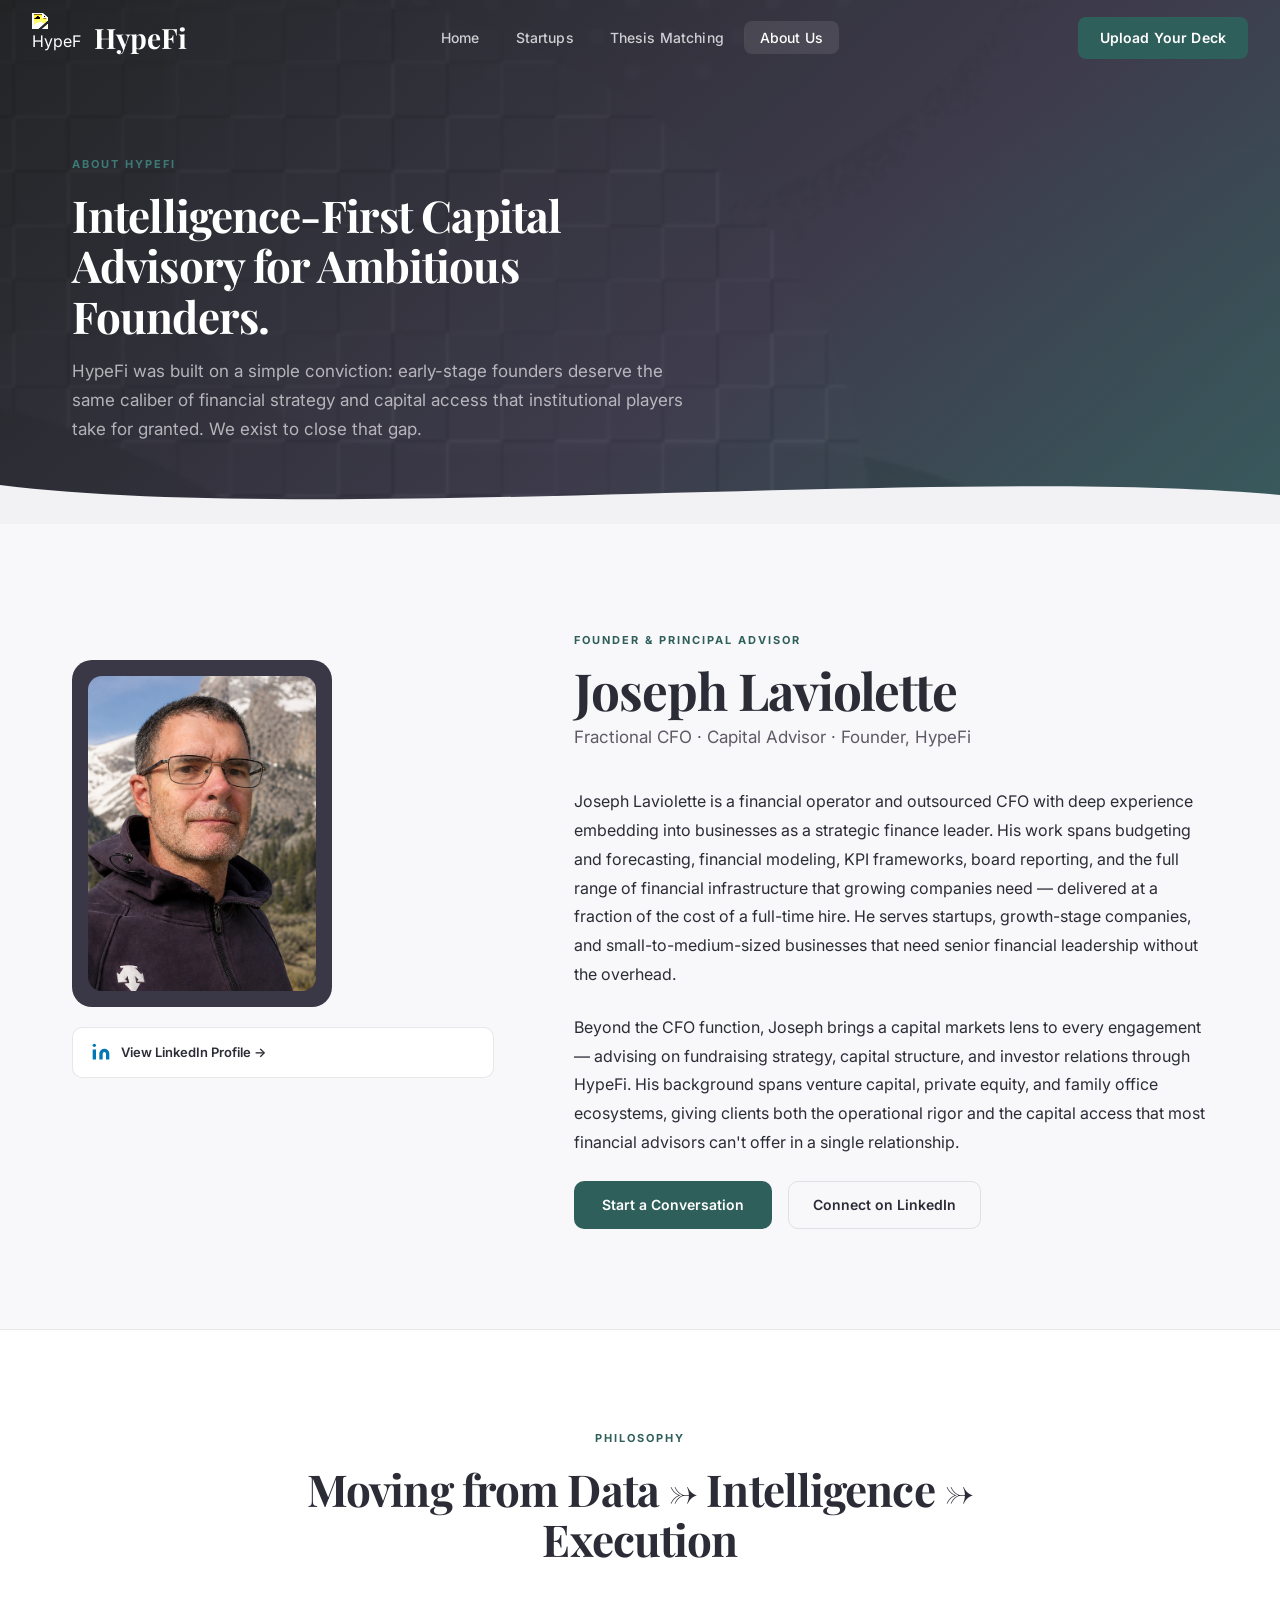
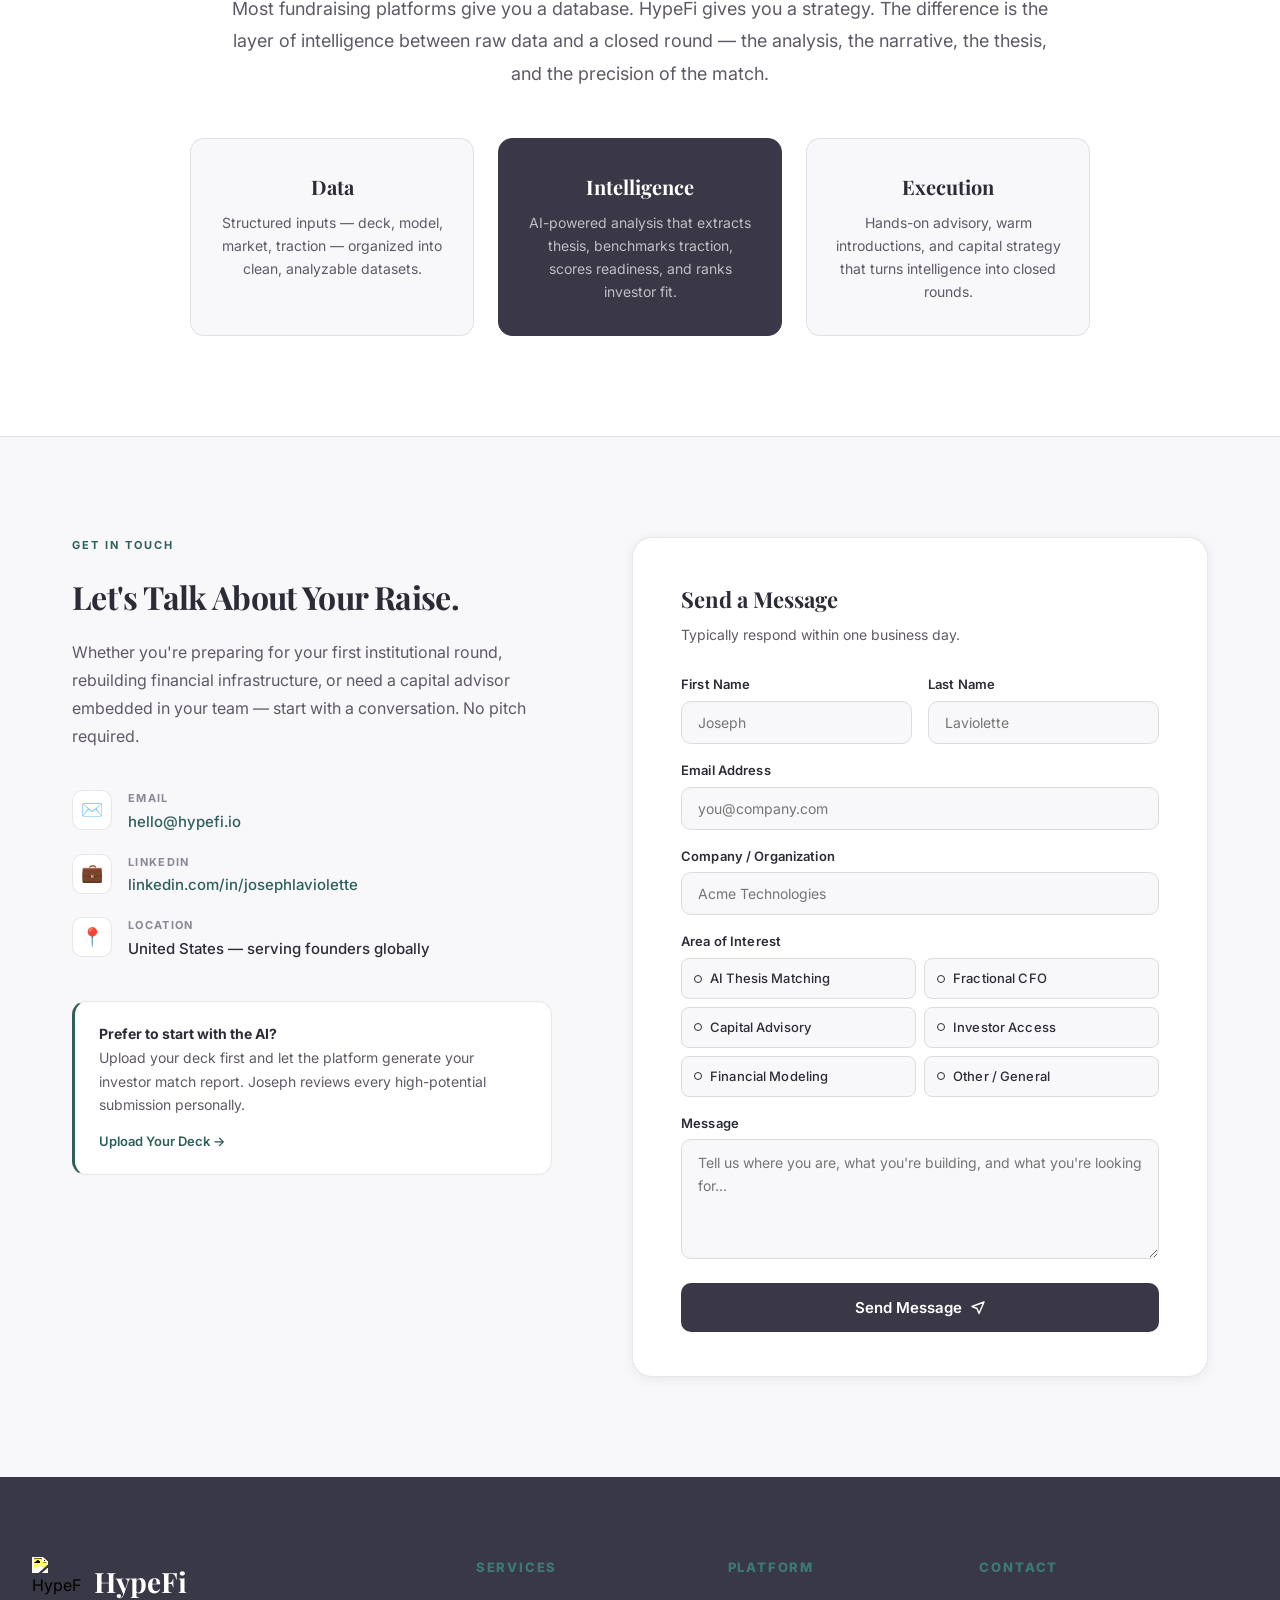
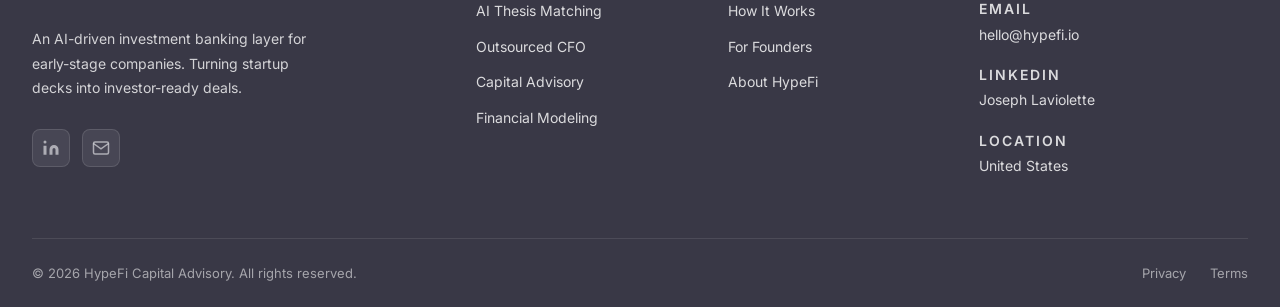
==== about.html @ 44adaf32 "Initial commit — HypeFi.io site" ====
<!DOCTYPE html>
<html lang="en">
<head>
  <meta charset="UTF-8">
  <meta name="viewport" content="width=device-width, initial-scale=1.0">
  <title>About — HypeFi Capital Advisory</title>
  <meta name="description" content="Meet Joseph Laviolette — capital advisor, fractional CFO, and founder of HypeFi. Helping early-stage companies raise smarter and operate stronger.">
  <link rel="stylesheet" href="css/styles.css">
  <style>
    .contact-form-section {
      background: var(--off-white);
      padding: 100px 0;
      border-top: 1px solid var(--border);
    }
    .contact-grid {
      display: grid;
      grid-template-columns: 1fr 1.2fr;
      gap: 80px;
      align-items: start;
    }
    .contact-info-title {
      font-family: var(--font-display);
      font-size: 32px;
      font-weight: 700;
      color: var(--charcoal);
      margin-bottom: 16px;
      letter-spacing: -0.02em;
    }
    .contact-info-sub {
      font-size: 16px;
      color: var(--text-secondary);
      line-height: 1.75;
      margin-bottom: 40px;
    }
    .contact-detail {
      display: flex;
      flex-direction: column;
      gap: 20px;
      margin-bottom: 40px;
    }
    .contact-detail-item {
      display: flex;
      align-items: flex-start;
      gap: 16px;
    }
    .contact-detail-icon {
      width: 40px;
      height: 40px;
      border-radius: 10px;
      background: var(--white);
      border: 1px solid var(--border);
      display: flex;
      align-items: center;
      justify-content: center;
      flex-shrink: 0;
      font-size: 18px;
    }
    .contact-detail-text { flex: 1; }
    .contact-detail-label {
      font-size: 11px;
      font-weight: 700;
      text-transform: uppercase;
      letter-spacing: 0.12em;
      color: var(--text-muted);
      margin-bottom: 2px;
    }
    .contact-detail-value {
      font-size: 15px;
      color: var(--charcoal);
      font-weight: 500;
    }
    .contact-detail-value a {
      color: var(--teal);
      transition: color 0.2s;
    }
    .contact-detail-value a:hover { color: var(--teal-dark); }
    .contact-form-card {
      background: var(--white);
      border: 1px solid var(--border);
      border-radius: var(--radius-lg);
      padding: 44px 48px;
      box-shadow: var(--shadow-sm);
    }
    .contact-form-title {
      font-family: var(--font-display);
      font-size: 22px;
      font-weight: 700;
      color: var(--charcoal);
      margin-bottom: 6px;
    }
    .contact-form-sub {
      font-size: 14px;
      color: var(--text-secondary);
      margin-bottom: 28px;
    }
    .contact-form-grid {
      display: grid;
      grid-template-columns: 1fr 1fr;
      gap: 16px;
    }
    .contact-form-grid .full { grid-column: 1 / -1; }
    .interest-grid {
      display: grid;
      grid-template-columns: 1fr 1fr;
      gap: 8px;
    }
    .interest-opt {
      display: flex;
      align-items: center;
      gap: 8px;
      padding: 9px 12px;
      background: var(--off-white);
      border: 1.5px solid var(--off-white-cool);
      border-radius: 8px;
      cursor: pointer;
      font-size: 13px;
      font-weight: 500;
      color: var(--charcoal);
      transition: border-color 0.2s, background 0.2s;
    }
    .interest-opt input { display: none; }
    .interest-opt.selected {
      border-color: var(--teal);
      background: rgba(47,95,91,0.06);
      color: var(--teal);
    }
    .interest-dot {
      width: 8px; height: 8px;
      border-radius: 50%;
      border: 1.5px solid currentColor;
      flex-shrink: 0;
      transition: background 0.2s;
    }
    .interest-opt.selected .interest-dot { background: var(--teal); }
    .btn-send {
      width: 100%;
      display: flex;
      align-items: center;
      justify-content: center;
      gap: 8px;
      background: var(--primary);
      color: var(--soft-white);
      font-size: 15px;
      font-weight: 600;
      padding: 15px;
      border-radius: 10px;
      margin-top: 24px;
      transition: background 0.2s, transform 0.2s;
    }
    .btn-send:hover { background: var(--primary-dark); transform: translateY(-1px); }
    @media (max-width: 900px) {
      .contact-grid { grid-template-columns: 1fr; gap: 48px; }
      .contact-form-card { padding: 32px 28px; }
      .contact-form-grid { grid-template-columns: 1fr; }
      .contact-form-grid .full { grid-column: 1; }
      .interest-grid { grid-template-columns: 1fr; }
    }
  </style>
</head>
<body>

  <!-- ══ Navigation ══════════════════════════════════════════ -->
  <nav class="navbar" id="navbar">
    <div class="nav-container">
      <a href="index.html" class="nav-logo">
        <img src="Graphics/hypefi logo white.png" alt="HypeFi" class="logo-img">
        <span class="logo-name">HypeFi</span>
      </a>
      <ul class="nav-links">
        <li><a href="index.html">Home</a></li>
        <li><a href="startups.html">Startups</a></li>
        <li><a href="thesis-matching.html">Thesis Matching</a></li>
        <li><a href="about.html" class="active">About Us</a></li>
      </ul>
      <a href="thesis-matching.html" class="nav-cta">Upload Your Deck</a>
      <button class="hamburger" id="hamburger" aria-label="Menu">
        <span></span><span></span><span></span>
      </button>
    </div>
  </nav>

  <div class="mobile-nav" id="mobileNav">
    <a href="index.html">Home</a>
    <a href="thesis-matching.html">Thesis Matching</a>
    <a href="startups.html">Startups</a>
    <a href="about.html">About Us</a>
    <a href="thesis-matching.html" class="nav-cta-mobile">Upload Your Deck</a>
  </div>

  <!-- ══ Page Hero ═══════════════════════════════════════════ -->
  <section class="page-hero">
    <div class="container">
      <div class="page-hero-content">
        <div class="section-label">About HypeFi</div>
        <h1 class="section-title" style="max-width:640px">Intelligence-First Capital Advisory for Ambitious Founders.</h1>
        <p class="section-sub" style="margin-bottom:0">
          HypeFi was built on a simple conviction: early-stage founders deserve the same caliber of financial strategy and capital access that institutional players take for granted. We exist to close that gap.
        </p>
      </div>
    </div>
    <div class="page-hero-wave" aria-hidden="true">
      <svg viewBox="0 0 1440 60" preserveAspectRatio="none" xmlns="http://www.w3.org/2000/svg">
        <path d="M0,20 C360,60 1080,0 1440,30 L1440,60 L0,60 Z" fill="#F2F2F5"/>
      </svg>
    </div>
  </section>

  <!-- ══ About Joseph ═════════════════════════════════════════ -->
  <section class="about-section">
    <div class="container">
      <div class="about-grid">

        <!-- Photo + LinkedIn -->
        <div class="about-photo" style="padding-top:36px">
          <div class="about-photo-frame" style="padding:16px;aspect-ratio:3/4;max-width:260px;">
            <img src="Graphics/JL - profile.png" alt="Joseph Laviolette" style="width:100%;height:100%;object-fit:cover;border-radius:var(--radius-md);">
          </div>
          <a href="https://www.linkedin.com/in/josephlaviolette/" target="_blank" rel="noopener" class="about-linkedin">
            <svg width="20" height="20" viewBox="0 0 24 24" fill="#0077b5" aria-hidden="true">
              <path d="M16 8a6 6 0 016 6v7h-4v-7a2 2 0 00-2-2 2 2 0 00-2 2v7h-4v-7a6 6 0 016-6zM2 9h4v12H2z"/>
              <circle cx="4" cy="4" r="2" fill="#0077b5"/>
            </svg>
            View LinkedIn Profile →
          </a>
        </div>

        <!-- Bio Content -->
        <div class="about-content">
          <p class="about-eyebrow">Founder & Principal Advisor</p>
          <h2 class="about-name">Joseph Laviolette</h2>
          <p class="about-role">Fractional CFO · Capital Advisor · Founder, HypeFi</p>

          <p class="about-bio">
            Joseph Laviolette is a financial operator and outsourced CFO with deep experience embedding into businesses as a strategic finance leader. His work spans budgeting and forecasting, financial modeling, KPI frameworks, board reporting, and the full range of financial infrastructure that growing companies need — delivered at a fraction of the cost of a full-time hire. He serves startups, growth-stage companies, and small-to-medium-sized businesses that need senior financial leadership without the overhead.
          </p>
          <p class="about-bio">
            Beyond the CFO function, Joseph brings a capital markets lens to every engagement — advising on fundraising strategy, capital structure, and investor relations through HypeFi. His background spans venture capital, private equity, and family office ecosystems, giving clients both the operational rigor and the capital access that most financial advisors can't offer in a single relationship.
          </p>

          <div style="display:flex;gap:16px;flex-wrap:wrap">
            <a href="about.html#contact" class="btn-primary" style="display:inline-flex;align-items:center;gap:8px;background:var(--teal);color:var(--soft-white);font-size:14px;font-weight:600;padding:13px 28px;border-radius:10px;text-decoration:none;transition:background 0.2s">
              Start a Conversation
            </a>
            <a href="https://www.linkedin.com/in/josephlaviolette/" target="_blank" rel="noopener" style="display:inline-flex;align-items:center;gap:8px;color:var(--charcoal);font-size:14px;font-weight:600;padding:12px 24px;border-radius:10px;border:1.5px solid var(--border);text-decoration:none;transition:border-color 0.2s">
              Connect on LinkedIn
            </a>
          </div>
        </div>

      </div>
    </div>
  </section>

  <!-- ══ Philosophy ═══════════════════════════════════════════ -->
  <section style="background:var(--white);padding:100px 0;border-top:1px solid var(--border)">
    <div class="container">
      <div style="max-width:820px;margin:0 auto;text-align:center">
        <div class="section-label" style="text-align:center">Philosophy</div>
        <h2 class="section-title" style="margin-bottom:28px">
          Moving from Data → Intelligence → Execution
        </h2>
        <p style="font-size:18px;color:var(--text-secondary);line-height:1.8;margin-bottom:48px">
          Most fundraising platforms give you a database. HypeFi gives you a strategy. The difference is the layer of intelligence between raw data and a closed round — the analysis, the narrative, the thesis, and the precision of the match.
        </p>
      </div>

      <div style="display:grid;grid-template-columns:repeat(3,1fr);gap:24px;max-width:900px;margin:0 auto">
        <div style="background:var(--off-white);border:1px solid var(--border);border-radius:var(--radius-md);padding:32px 28px;text-align:center">
          <h3 style="font-family:var(--font-display);font-size:20px;font-weight:700;color:var(--charcoal);margin-bottom:8px">Data</h3>
          <p style="font-size:14px;color:var(--text-secondary);line-height:1.65">Structured inputs — deck, model, market, traction — organized into clean, analyzable datasets.</p>
        </div>
        <div style="background:var(--primary);border:1px solid var(--primary);border-radius:var(--radius-md);padding:32px 28px;text-align:center">
          <h3 style="font-family:var(--font-display);font-size:20px;font-weight:700;color:var(--soft-white);margin-bottom:8px">Intelligence</h3>
          <p style="font-size:14px;color:rgba(242,242,245,0.72);line-height:1.65">AI-powered analysis that extracts thesis, benchmarks traction, scores readiness, and ranks investor fit.</p>
        </div>
        <div style="background:var(--off-white);border:1px solid var(--border);border-radius:var(--radius-md);padding:32px 28px;text-align:center">
          <h3 style="font-family:var(--font-display);font-size:20px;font-weight:700;color:var(--charcoal);margin-bottom:8px">Execution</h3>
          <p style="font-size:14px;color:var(--text-secondary);line-height:1.65">Hands-on advisory, warm introductions, and capital strategy that turns intelligence into closed rounds.</p>
        </div>
      </div>
    </div>
  </section>

  <!-- ══ Contact ══════════════════════════════════════════════ -->
  <section class="contact-form-section" id="contact">
    <div class="container">
      <div class="contact-grid">

        <!-- Left: Info -->
        <div>
          <div class="section-label">Get in Touch</div>
          <h2 class="contact-info-title">Let's Talk About Your Raise.</h2>
          <p class="contact-info-sub">
            Whether you're preparing for your first institutional round, rebuilding financial infrastructure, or need a capital advisor embedded in your team — start with a conversation. No pitch required.
          </p>
          <div class="contact-detail">
            <div class="contact-detail-item">
              <div class="contact-detail-icon">✉️</div>
              <div class="contact-detail-text">
                <p class="contact-detail-label">Email</p>
                <p class="contact-detail-value"><a href="mailto:hello@hypefi.io">hello@hypefi.io</a></p>
              </div>
            </div>
            <div class="contact-detail-item">
              <div class="contact-detail-icon">💼</div>
              <div class="contact-detail-text">
                <p class="contact-detail-label">LinkedIn</p>
                <p class="contact-detail-value"><a href="https://www.linkedin.com/in/josephlaviolette/" target="_blank" rel="noopener">linkedin.com/in/josephlaviolette</a></p>
              </div>
            </div>
            <div class="contact-detail-item">
              <div class="contact-detail-icon">📍</div>
              <div class="contact-detail-text">
                <p class="contact-detail-label">Location</p>
                <p class="contact-detail-value">United States — serving founders globally</p>
              </div>
            </div>
          </div>

          <div style="background:var(--white);border:1px solid var(--border);border-left:3px solid var(--teal);border-radius:var(--radius-md);padding:20px 24px">
            <p style="font-size:14px;color:var(--text-secondary);line-height:1.7">
              <strong style="color:var(--charcoal)">Prefer to start with the AI?</strong><br>
              Upload your deck first and let the platform generate your investor match report. Joseph reviews every high-potential submission personally.
            </p>
            <a href="thesis-matching.html" style="display:inline-flex;align-items:center;gap:6px;margin-top:14px;font-size:13px;font-weight:600;color:var(--teal);text-decoration:none">
              Upload Your Deck →
            </a>
          </div>
        </div>

        <!-- Right: Contact Form -->
        <div class="contact-form-card">
          <h3 class="contact-form-title">Send a Message</h3>
          <p class="contact-form-sub">Typically respond within one business day.</p>

          <div class="contact-form-grid">
            <div class="form-group">
              <label for="c-first">First Name</label>
              <input type="text" id="c-first" placeholder="Joseph">
            </div>
            <div class="form-group">
              <label for="c-last">Last Name</label>
              <input type="text" id="c-last" placeholder="Laviolette">
            </div>
            <div class="form-group full">
              <label for="c-email">Email Address</label>
              <input type="email" id="c-email" placeholder="you@company.com">
            </div>
            <div class="form-group full">
              <label for="c-company">Company / Organization</label>
              <input type="text" id="c-company" placeholder="Acme Technologies">
            </div>
            <div class="form-group full">
              <label>Area of Interest</label>
              <div class="interest-grid">
                <label class="interest-opt">
                  <input type="checkbox" value="thesis">
                  <span class="interest-dot"></span>
                  AI Thesis Matching
                </label>
                <label class="interest-opt">
                  <input type="checkbox" value="cfo">
                  <span class="interest-dot"></span>
                  Fractional CFO
                </label>
                <label class="interest-opt">
                  <input type="checkbox" value="advisory">
                  <span class="interest-dot"></span>
                  Capital Advisory
                </label>
                <label class="interest-opt">
                  <input type="checkbox" value="investor">
                  <span class="interest-dot"></span>
                  Investor Access
                </label>
                <label class="interest-opt">
                  <input type="checkbox" value="modeling">
                  <span class="interest-dot"></span>
                  Financial Modeling
                </label>
                <label class="interest-opt">
                  <input type="checkbox" value="other">
                  <span class="interest-dot"></span>
                  Other / General
                </label>
              </div>
            </div>
            <div class="form-group full">
              <label for="c-message">Message</label>
              <textarea id="c-message" rows="4" placeholder="Tell us where you are, what you're building, and what you're looking for..."></textarea>
            </div>
          </div>

          <button class="btn-send" id="contactSubmit">
            Send Message
            <svg width="16" height="16" viewBox="0 0 16 16" fill="none" aria-hidden="true">
              <path d="M14 2L2 6.5l5 2 2 5L14 2z" stroke="currentColor" stroke-width="1.4" stroke-linejoin="round"/>
            </svg>
          </button>
        </div>

      </div>
    </div>
  </section>

  <!-- ══ Footer ═══════════════════════════════════════════════ -->
  <footer class="footer">
    <div class="footer-bg" aria-hidden="true"></div>
    <div class="footer-content">
      <div class="footer-grid">
        <div class="footer-brand">
          <div class="footer-logo">
            <img src="Graphics/hypefi logo white.png" alt="HypeFi" class="logo-img">
            <span class="logo-name">HypeFi</span>
          </div>
          <p class="footer-brand-desc">An AI-driven investment banking layer for early-stage companies. Turning startup decks into investor-ready deals.</p>
          <div class="footer-socials">
            <a href="https://www.linkedin.com/in/josephlaviolette/" target="_blank" rel="noopener" class="social-link" aria-label="LinkedIn">
              <svg width="18" height="18" viewBox="0 0 24 24" fill="currentColor" aria-hidden="true"><path d="M16 8a6 6 0 016 6v7h-4v-7a2 2 0 00-2-2 2 2 0 00-2 2v7h-4v-7a6 6 0 016-6zM2 9h4v12H2z"/><circle cx="4" cy="4" r="2"/></svg>
            </a>
            <a href="mailto:hello@hypefi.io" class="social-link" aria-label="Email">
              <svg width="18" height="18" viewBox="0 0 24 24" fill="none" stroke="currentColor" stroke-width="2" aria-hidden="true"><path d="M4 4h16c1.1 0 2 .9 2 2v12c0 1.1-.9 2-2 2H4c-1.1 0-2-.9-2-2V6c0-1.1.9-2 2-2z"/><polyline points="22,6 12,13 2,6"/></svg>
            </a>
          </div>
        </div>
        <div class="footer-col">
          <h4 class="footer-col-title">Services</h4>
          <ul class="footer-links">
            <li><a href="thesis-matching.html">AI Thesis Matching</a></li>
            <li><a href="index.html">Outsourced CFO</a></li>
            <li><a href="index.html">Capital Advisory</a></li>
            <li><a href="index.html">Financial Modeling</a></li>
          </ul>
        </div>
        <div class="footer-col">
          <h4 class="footer-col-title">Platform</h4>
          <ul class="footer-links">
            <li><a href="startups.html#process">How It Works</a></li>
            <li><a href="thesis-matching.html">For Founders</a></li>
            <li><a href="about.html">About HypeFi</a></li>
          </ul>
        </div>
        <div class="footer-col">
          <h4 class="footer-col-title">Contact</h4>
          <ul class="footer-contact">
            <li><span class="contact-label">Email</span><a href="mailto:hello@hypefi.io">hello@hypefi.io</a></li>
            <li><span class="contact-label">LinkedIn</span><a href="https://www.linkedin.com/in/josephlaviolette/" target="_blank" rel="noopener">Joseph Laviolette</a></li>
            <li><span class="contact-label">Location</span><span>United States</span></li>
          </ul>
        </div>
      </div>
      <div class="footer-bottom">
        <p>© 2026 HypeFi Capital Advisory. All rights reserved.</p>
        <div class="footer-legal"><a href="#">Privacy</a><a href="#">Terms</a></div>
      </div>
    </div>
  </footer>

  <script src="js/main.js"></script>
  <script>
    /* Interest checkbox toggles on about page */
    document.querySelectorAll('.interest-opt').forEach(opt => {
      opt.addEventListener('click', () => opt.classList.toggle('selected'));
    });

    /* Contact form submission */
    document.getElementById('contactSubmit')?.addEventListener('click', function() {
      this.textContent = '✓ Message Sent — We\'ll be in touch soon.';
      this.style.background = 'var(--teal)';
      this.disabled = true;
    });
  </script>
</body>
</html>
---- css/styles.css ----
/* ============================================================
   HypeFi — Global Styles
   ============================================================ */

@import url('https://fonts.googleapis.com/css2?family=Playfair+Display:ital,wght@0,400;0,500;0,600;0,700;1,400;1,600&family=Inter:wght@300;400;500;600;700&display=swap');

/* ── Variables ─────────────────────────────────────────────── */
:root {
  --primary:        #3A3847;
  --primary-dark:   #2d2b38;
  --teal:           #2F5F5B;
  --teal-dark:      #264f4b;
  --teal-light:     #3d7a75;
  --charcoal:       #2B2C36;
  --charcoal-deep:  #1E2121;
  --off-white:      #F8F8FB;
  --off-white-cool: #DADDDC;
  --slate-purple:   #5F5965;
  --soft-white:     #ffffff;
  --white:          #ffffff;
  --text-primary:   #2B2C36;
  --text-secondary: #5F5965;
  --text-muted:     #888896;
  --border:         rgba(58,56,71,0.12);

  --font-display: 'Playfair Display', Georgia, serif;
  --font-body:    'Inter', -apple-system, sans-serif;

  --nav-h:     76px;
  --radius-sm: 8px;
  --radius-md: 14px;
  --radius-lg: 20px;

  --shadow-sm: 0 2px 12px rgba(30,33,33,0.08);
  --shadow-md: 0 8px 32px rgba(30,33,33,0.12);
  --shadow-lg: 0 20px 60px rgba(30,33,33,0.18);
  --shadow-xl: 0 32px 80px rgba(30,33,33,0.22);
}

/* ── Reset ─────────────────────────────────────────────────── */
*, *::before, *::after { box-sizing: border-box; margin: 0; padding: 0; }
html { scroll-behavior: smooth; }
body {
  font-family: var(--font-body);
  font-size: 16px;
  line-height: 1.6;
  color: var(--text-primary);
  background: var(--off-white);
  -webkit-font-smoothing: antialiased;
}
img { max-width: 100%; display: block; }
a { color: inherit; text-decoration: none; }
ul { list-style: none; }
button { border: none; background: none; cursor: pointer; font-family: var(--font-body); }

/* ── Layout Helpers ─────────────────────────────────────────── */
.container {
  width: 100%;
  max-width: 1200px;
  margin: 0 auto;
  padding: 0 32px;
}

/* ── Navigation ─────────────────────────────────────────────── */
.navbar {
  position: fixed;
  top: 0; left: 0; right: 0;
  z-index: 1000;
  height: var(--nav-h);
  transition: background 0.35s ease, box-shadow 0.35s ease, backdrop-filter 0.35s ease;
  background: transparent;
}
.navbar.scrolled {
  background: var(--primary);
  box-shadow: 0 2px 24px rgba(30,33,33,0.28);
}
.nav-container {
  max-width: 1280px;
  margin: 0 auto;
  padding: 0 32px;
  height: 100%;
  display: flex;
  align-items: center;
  gap: 32px;
}
.nav-logo {
  display: flex;
  align-items: center;
  gap: 12px;
  flex-shrink: 0;
  text-decoration: none;
}
.logo-img {
  width: 50px;
  height: 50px;
  object-fit: contain;
  flex-shrink: 0;
  filter: invert(1) brightness(10);
  mix-blend-mode: screen;
}
.logo-text {
  display: flex;
  flex-direction: column;
  line-height: 1.15;
}
.logo-name {
  font-family: var(--font-display);
  font-size: 28px;
  font-weight: 700;
  color: var(--soft-white);
  letter-spacing: -0.01em;
}
.logo-tagline {
  font-size: 10px;
  font-weight: 500;
  color: rgba(242,242,245,0.6);
  letter-spacing: 0.12em;
  text-transform: uppercase;
}
.nav-links {
  display: flex;
  align-items: center;
  gap: 4px;
  margin: 0 auto;
}
.nav-links a {
  font-size: 14px;
  font-weight: 500;
  color: rgba(242,242,245,0.82);
  padding: 8px 16px;
  border-radius: 8px;
  transition: color 0.2s, background 0.2s;
  letter-spacing: 0.01em;
}
.nav-links a:hover,
.nav-links a.active {
  color: var(--soft-white);
  background: rgba(242,242,245,0.1);
}
.nav-cta {
  flex-shrink: 0;
  background: var(--teal);
  color: var(--soft-white);
  font-size: 14px;
  font-weight: 600;
  padding: 10px 22px;
  border-radius: 8px;
  transition: background 0.2s, transform 0.2s;
  letter-spacing: 0.01em;
}
.nav-cta:hover { background: var(--teal-dark); transform: translateY(-1px); }
.hamburger {
  display: none;
  flex-direction: column;
  gap: 5px;
  padding: 8px;
  margin-left: auto;
}
.hamburger span {
  width: 22px;
  height: 2px;
  background: var(--soft-white);
  border-radius: 2px;
  transition: transform 0.3s, opacity 0.3s;
}
.hamburger.open span:nth-child(1) { transform: translateY(7px) rotate(45deg); }
.hamburger.open span:nth-child(2) { opacity: 0; }
.hamburger.open span:nth-child(3) { transform: translateY(-7px) rotate(-45deg); }

/* Mobile Nav Overlay */
.mobile-nav {
  display: none;
  position: fixed;
  top: var(--nav-h);
  left: 0; right: 0;
  background: var(--primary);
  z-index: 999;
  padding: 24px 32px 32px;
  border-top: 1px solid rgba(242,242,245,0.1);
  flex-direction: column;
  gap: 4px;
}
.mobile-nav.open { display: flex; }
.mobile-nav a {
  font-size: 16px;
  font-weight: 500;
  color: rgba(242,242,245,0.82);
  padding: 12px 16px;
  border-radius: 8px;
  transition: background 0.2s, color 0.2s;
}
.mobile-nav a:hover { color: var(--soft-white); background: rgba(242,242,245,0.08); }
.mobile-nav .nav-cta-mobile {
  background: var(--teal);
  color: var(--soft-white);
  text-align: center;
  margin-top: 12px;
  font-weight: 600;
  padding: 14px;
}

/* ── Hero Section ───────────────────────────────────────────── */
.hero {
  position: relative;
  display: flex;
  flex-direction: column;
  background-color: var(--primary);
  background-image: url('../Graphics/Hero Design 1 - header section.png');
  background-size: cover;
  background-position: center center;
  background-repeat: no-repeat;
}
.hero::before {
  content: '';
  position: absolute;
  inset: 0;
  background: linear-gradient(
    140deg,
    rgba(30,33,33,0.90) 0%,
    rgba(58,56,71,0.82) 45%,
    rgba(47,95,91,0.68) 100%
  );
}
.hero-content {
  position: relative;
  z-index: 1;
  flex: 1;
  display: grid;
  grid-template-columns: 1fr 1fr;
  gap: 60px;
  align-items: center;
  max-width: 1280px;
  margin: 0 auto;
  padding: calc(var(--nav-h) + 55px) 32px 75px;
  width: 100%;
}

/* Hero Left */
.hero-left { color: var(--soft-white); }
.hero-eyebrow {
  display: inline-flex;
  align-items: center;
  gap: 10px;
  font-size: 12px;
  font-weight: 600;
  letter-spacing: 0.16em;
  text-transform: uppercase;
  color: var(--teal-light);
  margin-bottom: 24px;
}
.hero-eyebrow::before {
  content: '';
  width: 28px;
  height: 1.5px;
  background: var(--teal-light);
}
.hero-headline {
  font-family: var(--font-display);
  font-size: clamp(38px, 4.5vw, 60px);
  font-weight: 700;
  line-height: 1.1;
  letter-spacing: -0.02em;
  margin-bottom: 24px;
  color: var(--soft-white);
}
.hero-headline em {
  font-style: italic;
  color: var(--teal-light);
}
.hero-sub {
  font-size: 17px;
  line-height: 1.7;
  color: rgba(242,242,245,0.72);
  margin-bottom: 44px;
  max-width: 520px;
}
.hero-stats {
  display: flex;
  align-items: center;
  gap: 0;
}
.stat { text-align: center; padding: 0 28px; }
.stat:first-child { padding-left: 0; }
.stat-num {
  display: block;
  font-family: var(--font-display);
  font-size: 28px;
  font-weight: 700;
  color: var(--soft-white);
  line-height: 1;
  margin-bottom: 4px;
}
.stat-label {
  font-size: 11px;
  font-weight: 500;
  color: rgba(242,242,245,0.5);
  text-transform: uppercase;
  letter-spacing: 0.1em;
}
.stat-divider {
  width: 1px;
  height: 40px;
  background: rgba(242,242,245,0.18);
}

/* Hero Right Card */
.hero-right { display: flex; justify-content: flex-end; }
.hero-card {
  background: rgba(30,33,33,0.55);
  backdrop-filter: blur(20px);
  -webkit-backdrop-filter: blur(20px);
  border: 1px solid rgba(242,242,245,0.14);
  border-radius: var(--radius-lg);
  padding: 40px 36px;
  width: 100%;
  max-width: 440px;
  box-shadow: var(--shadow-xl);
  position: relative;
  overflow: hidden;
}
.hero-card::before {
  content: '';
  position: absolute;
  top: 0; left: 0; right: 0;
  height: 3px;
  background: linear-gradient(90deg, var(--teal), var(--slate-purple));
  border-radius: var(--radius-lg) var(--radius-lg) 0 0;
}
.card-badge {
  display: inline-block;
  background: rgba(47,95,91,0.3);
  border: 1px solid rgba(47,95,91,0.5);
  color: var(--teal-light);
  font-size: 11px;
  font-weight: 600;
  letter-spacing: 0.12em;
  text-transform: uppercase;
  padding: 5px 12px;
  border-radius: 100px;
  margin-bottom: 20px;
}
.card-title {
  font-family: var(--font-display);
  font-size: 24px;
  font-weight: 700;
  color: var(--soft-white);
  line-height: 1.25;
  margin-bottom: 14px;
  letter-spacing: -0.01em;
}
.card-sub {
  font-size: 14px;
  color: rgba(242,242,245,0.6);
  margin-bottom: 20px;
}
.card-features {
  display: flex;
  flex-direction: column;
  gap: 12px;
  margin-bottom: 32px;
}
.card-features li {
  display: flex;
  align-items: flex-start;
  gap: 10px;
  font-size: 14px;
  color: rgba(242,242,245,0.85);
  line-height: 1.5;
}
.feature-icon {
  color: var(--teal-light);
  font-size: 8px;
  margin-top: 5px;
  flex-shrink: 0;
}
.card-cta {
  display: flex;
  align-items: center;
  justify-content: center;
  gap: 10px;
  background: var(--teal);
  color: var(--soft-white);
  font-size: 15px;
  font-weight: 600;
  padding: 15px 28px;
  border-radius: 10px;
  width: 100%;
  transition: background 0.2s, transform 0.2s, box-shadow 0.2s;
  letter-spacing: 0.01em;
  margin-bottom: 14px;
}
.card-cta:hover {
  background: var(--teal-dark);
  transform: translateY(-2px);
  box-shadow: 0 8px 24px rgba(47,95,91,0.4);
}
.card-note {
  text-align: center;
  font-size: 12px;
  color: rgba(242,242,245,0.4);
  letter-spacing: 0.02em;
}

/* Wave Transition */
.hero-wave {
  position: absolute;
  bottom: -1px;
  left: 0; right: 0;
  z-index: 2;
  line-height: 0;
}
.hero-wave svg {
  width: 100%;
  height: 80px;
  display: block;
}

/* ── Section Shared Styles ──────────────────────────────────── */
.section-label {
  font-size: 11px;
  font-weight: 700;
  letter-spacing: 0.18em;
  text-transform: uppercase;
  color: var(--teal);
  margin-bottom: 16px;
}
.section-title {
  font-family: var(--font-display);
  font-size: clamp(30px, 3.5vw, 44px);
  font-weight: 700;
  color: var(--charcoal);
  line-height: 1.15;
  letter-spacing: -0.02em;
  margin-bottom: 16px;
}
.section-sub {
  font-size: 17px;
  color: var(--text-secondary);
  line-height: 1.7;
  max-width: 620px;
  margin-bottom: 64px;
}

/* ── Process Section ────────────────────────────────────────── */
.process-section {
  background: var(--off-white);
  padding: 120px 0 100px;
}
.process-grid {
  display: flex;
  align-items: flex-start;
  gap: 0;
  margin-bottom: 48px;
}
.process-step {
  flex: 1;
  min-width: 0;
  background: var(--white);
  border: 1px solid var(--border);
  border-radius: var(--radius-md);
  padding: 28px 20px 24px;
  transition: transform 0.25s, box-shadow 0.25s, border-color 0.25s;
  position: relative;
  overflow: hidden;
}
.process-step::before {
  content: '';
  position: absolute;
  top: 0; left: 0; right: 0;
  height: 2px;
  background: linear-gradient(90deg, var(--teal), transparent);
  opacity: 0;
  transition: opacity 0.25s;
}
.process-step:hover {
  transform: translateY(-4px);
  box-shadow: var(--shadow-md);
  border-color: rgba(47,95,91,0.25);
}
.process-step:hover::before { opacity: 1; }

.step-number {
  font-family: var(--font-display);
  font-size: 36px;
  font-weight: 700;
  color: var(--off-white);
  line-height: 1;
  margin-bottom: 12px;
  letter-spacing: -0.03em;
  -webkit-text-stroke: 1.5px var(--off-white-cool);
  color: transparent;
}
.step-icon {
  font-size: 24px;
  margin-bottom: 14px;
  line-height: 1;
  display: block;
}
.step-title {
  font-family: var(--font-display);
  font-size: 18px;
  font-weight: 700;
  color: var(--charcoal);
  margin-bottom: 4px;
  letter-spacing: -0.01em;
}
.step-subtitle {
  font-size: 11px;
  font-weight: 600;
  color: var(--teal);
  letter-spacing: 0.08em;
  text-transform: uppercase;
  margin-bottom: 12px;
}
.step-desc {
  font-size: 13px;
  color: var(--text-secondary);
  line-height: 1.6;
}

.process-connector {
  flex-shrink: 0;
  padding: 38px 10px 0;
  color: var(--off-white-cool);
  font-size: 18px;
  user-select: none;
}

.process-insight {
  background: var(--white);
  border: 1px solid var(--border);
  border-left: 3px solid var(--teal);
  border-radius: var(--radius-md);
  padding: 20px 28px;
}
.insight-inner {
  display: flex;
  align-items: flex-start;
  gap: 16px;
}
.insight-icon {
  color: var(--teal);
  font-size: 10px;
  margin-top: 5px;
  flex-shrink: 0;
}
.insight-inner p {
  font-size: 14px;
  color: var(--text-secondary);
  line-height: 1.65;
}
.insight-inner strong { color: var(--charcoal); }

/* ── Segment Section ────────────────────────────────────────── */
.segment-section {
  background: var(--white);
  padding: 100px 0 120px;
  border-top: 1px solid var(--border);
}
.segment-grid {
  display: grid;
  grid-template-columns: repeat(3, 1fr);
  gap: 28px;
}
.segment-card {
  background: var(--off-white);
  border: 1px solid var(--border);
  border-radius: var(--radius-lg);
  padding: 40px 32px;
  position: relative;
  transition: transform 0.25s, box-shadow 0.25s, border-color 0.25s;
}
.segment-card:hover {
  transform: translateY(-6px);
  box-shadow: var(--shadow-lg);
}
.segment-card--featured {
  background: var(--primary);
  border-color: var(--primary);
  color: var(--soft-white);
}
.segment-card--featured .segment-title,
.segment-card--featured .segment-sub { color: var(--soft-white); }
.segment-card--featured .segment-sub { color: rgba(242,242,245,0.65); }
.segment-card--featured .segment-list li { color: rgba(242,242,245,0.82); }
.segment-card--featured .segment-list li::before { color: var(--teal-light); }
.segment-card--featured .segment-icon { color: var(--teal-light); }
.segment-card--featured:hover { box-shadow: 0 20px 60px rgba(58,56,71,0.4); }
.segment-card--featured .segment-cta {
  background: var(--teal);
  color: var(--soft-white);
}
.segment-card--featured .segment-cta:hover {
  background: var(--teal-dark);
}

.segment-badge {
  position: absolute;
  top: -12px;
  left: 50%;
  transform: translateX(-50%);
  background: var(--teal);
  color: var(--soft-white);
  font-size: 11px;
  font-weight: 600;
  letter-spacing: 0.1em;
  text-transform: uppercase;
  padding: 4px 16px;
  border-radius: 100px;
  white-space: nowrap;
}
.segment-icon {
  color: var(--teal);
  margin-bottom: 20px;
}
.segment-title {
  font-family: var(--font-display);
  font-size: 26px;
  font-weight: 700;
  color: var(--charcoal);
  margin-bottom: 6px;
  letter-spacing: -0.01em;
}
.segment-sub {
  font-size: 14px;
  color: var(--text-secondary);
  margin-bottom: 24px;
}
.segment-list {
  display: flex;
  flex-direction: column;
  gap: 10px;
  margin-bottom: 32px;
}
.segment-list li {
  font-size: 14px;
  color: var(--text-primary);
  display: flex;
  align-items: flex-start;
  gap: 10px;
}
.segment-list li::before {
  content: '◆';
  font-size: 7px;
  color: var(--teal);
  margin-top: 5px;
  flex-shrink: 0;
}
.segment-cta {
  display: inline-flex;
  align-items: center;
  font-size: 13px;
  font-weight: 600;
  color: var(--teal);
  letter-spacing: 0.02em;
  transition: gap 0.2s;
  gap: 6px;
  padding: 10px 20px;
  border-radius: 8px;
  border: 1.5px solid var(--teal);
  transition: background 0.2s, color 0.2s;
}
.segment-cta:hover {
  background: var(--teal);
  color: var(--soft-white);
}

/* ── Footer ─────────────────────────────────────────────────── */
.footer {
  position: relative;
  overflow: hidden;
  color: var(--soft-white);
  background-color: #393846;
}
.footer-bg {
  position: absolute;
  inset: 0;
  background-image: url('../Graphics/Footer pattern AM.png');
  background-size: cover;
  background-position: center;
  opacity: 0.55;
}
.footer-content {
  position: relative;
  z-index: 1;
  max-width: 1280px;
  margin: 0 auto;
  padding: 0 32px;
}
.footer-grid {
  display: grid;
  grid-template-columns: 2fr 1fr 1fr 1.4fr;
  gap: 60px;
  padding: 80px 0 60px;
  border-bottom: 1px solid rgba(242,242,245,0.1);
}
.footer-brand {}
.footer-logo {
  display: flex;
  align-items: center;
  gap: 12px;
  margin-bottom: 20px;
}
.footer-logo .logo-wrap { background: rgba(242,242,245,0.08); border-color: rgba(242,242,245,0.15); }
.footer-brand-desc {
  font-size: 14px;
  color: rgba(255,255,255,0.78);
  line-height: 1.75;
  margin-bottom: 28px;
  max-width: 300px;
}
.footer-socials {
  display: flex;
  gap: 12px;
}
.social-link {
  width: 38px;
  height: 38px;
  border-radius: 8px;
  background: rgba(242,242,245,0.08);
  border: 1px solid rgba(242,242,245,0.12);
  display: flex;
  align-items: center;
  justify-content: center;
  color: rgba(242,242,245,0.6);
  transition: background 0.2s, color 0.2s, border-color 0.2s;
}
.social-link:hover {
  background: var(--teal);
  color: var(--soft-white);
  border-color: var(--teal);
}
.footer-col-title {
  font-size: 13px;
  font-weight: 800;
  letter-spacing: 0.14em;
  text-transform: uppercase;
  color: var(--teal-light);
  margin-bottom: 20px;
}
.footer-links {
  display: flex;
  flex-direction: column;
  gap: 10px;
}
.footer-links a {
  font-size: 14px;
  color: rgba(255,255,255,0.82);
  transition: color 0.2s;
}
.footer-links a:hover { color: var(--soft-white); }
.footer-contact {
  display: flex;
  flex-direction: column;
  gap: 18px;
}
.footer-contact li { display: flex; flex-direction: column; gap: 3px; }
.contact-label {
  font-size: 10px;
  font-weight: 600;
  letter-spacing: 0.14em;
  text-transform: uppercase;
  color: rgba(242,242,245,0.35);
}
.footer-contact a, .footer-contact span {
  font-size: 14px;
  color: rgba(255,255,255,0.82);
  transition: color 0.2s;
}
.footer-contact a:hover { color: var(--soft-white); }
.footer-bottom {
  display: flex;
  align-items: center;
  justify-content: space-between;
  padding: 24px 0;
  font-size: 13px;
  color: rgba(255,255,255,0.55);
}
.footer-legal {
  display: flex;
  gap: 24px;
}
.footer-legal a { color: rgba(255,255,255,0.55); transition: color 0.2s; }
.footer-legal a:hover { color: #ffffff; }

/* ── Page Hero (inner pages) ────────────────────────────────── */
.page-hero {
  background-image: url('../Graphics/Hero Design 1 - header section.png');
  background-size: cover;
  background-position: center;
  position: relative;
  padding: calc(var(--nav-h) + 80px) 0 80px;
  overflow: hidden;
}
.page-hero::before {
  content: '';
  position: absolute;
  inset: 0;
  background: linear-gradient(140deg, rgba(30,33,33,0.92) 0%, rgba(58,56,71,0.85) 60%, rgba(47,95,91,0.75) 100%);
}
.page-hero-content {
  position: relative;
  z-index: 1;
  color: var(--soft-white);
}
.page-hero .section-label { color: var(--teal-light); }
.page-hero .section-title { color: var(--soft-white); }
.page-hero .section-sub { color: rgba(242,242,245,0.68); }
.page-hero-wave {
  position: absolute;
  bottom: -1px; left: 0; right: 0;
  z-index: 2; line-height: 0;
}
.page-hero-wave svg { width: 100%; height: 60px; display: block; }

/* ── Form Page ──────────────────────────────────────────────── */
.form-section {
  background: var(--off-white);
  padding: 80px 0 100px;
}
.form-wrapper {
  max-width: 760px;
  margin: 0 auto;
}
.progress-bar-wrap {
  display: flex;
  align-items: center;
  gap: 8px;
  margin-bottom: 48px;
}
.progress-step {
  flex: 1;
  height: 4px;
  background: var(--off-white-cool);
  border-radius: 100px;
  transition: background 0.3s;
}
.progress-step.active { background: var(--teal); }
.progress-step.done { background: var(--primary); }
.progress-labels {
  display: flex;
  justify-content: space-between;
  margin-top: 10px;
}
.progress-label {
  font-size: 11px;
  font-weight: 600;
  color: var(--text-muted);
  text-transform: uppercase;
  letter-spacing: 0.1em;
}
.progress-label.active { color: var(--teal); }

.form-card {
  background: var(--white);
  border: 1px solid var(--border);
  border-radius: var(--radius-lg);
  padding: 48px 52px;
  box-shadow: var(--shadow-sm);
}
.form-card-header {
  margin-bottom: 36px;
  padding-bottom: 28px;
  border-bottom: 1px solid var(--border);
}
.form-step-num {
  font-size: 11px;
  font-weight: 700;
  color: var(--teal);
  letter-spacing: 0.18em;
  text-transform: uppercase;
  margin-bottom: 8px;
}
.form-card-title {
  font-family: var(--font-display);
  font-size: 26px;
  font-weight: 700;
  color: var(--charcoal);
  letter-spacing: -0.01em;
  margin-bottom: 6px;
}
.form-card-sub {
  font-size: 14px;
  color: var(--text-secondary);
}

.form-grid {
  display: grid;
  grid-template-columns: 1fr 1fr;
  gap: 20px;
}
.form-grid .full { grid-column: 1 / -1; }

.form-group { display: flex; flex-direction: column; gap: 6px; }
label {
  font-size: 13px;
  font-weight: 600;
  color: var(--charcoal);
  letter-spacing: 0.01em;
}
.form-hint {
  font-size: 12px;
  color: var(--text-muted);
  font-weight: 400;
}
input[type="text"],
input[type="email"],
input[type="tel"],
input[type="url"],
select,
textarea {
  font-family: var(--font-body);
  font-size: 14px;
  color: var(--charcoal);
  background: var(--off-white);
  border: 1.5px solid var(--off-white-cool);
  border-radius: 10px;
  padding: 12px 16px;
  width: 100%;
  transition: border-color 0.2s, box-shadow 0.2s;
  outline: none;
  appearance: none;
}
input:focus, select:focus, textarea:focus {
  border-color: var(--teal);
  box-shadow: 0 0 0 3px rgba(47,95,91,0.12);
  background: var(--white);
}
select {
  background-image: url("data:image/svg+xml,%3Csvg width='12' height='8' viewBox='0 0 12 8' fill='none' xmlns='http://www.w3.org/2000/svg'%3E%3Cpath d='M1 1l5 5 5-5' stroke='%235F5965' stroke-width='1.5' stroke-linecap='round'/%3E%3C/svg%3E");
  background-repeat: no-repeat;
  background-position: right 14px center;
  padding-right: 36px;
  cursor: pointer;
}
textarea { resize: vertical; min-height: 120px; line-height: 1.6; }

.char-count {
  font-size: 11px;
  color: var(--text-muted);
  text-align: right;
  margin-top: 2px;
}

.multi-select-grid {
  display: grid;
  grid-template-columns: repeat(2, 1fr);
  gap: 10px;
}
.check-option {
  display: flex;
  align-items: center;
  gap: 10px;
  padding: 10px 14px;
  background: var(--off-white);
  border: 1.5px solid var(--off-white-cool);
  border-radius: 8px;
  cursor: pointer;
  transition: border-color 0.2s, background 0.2s;
  font-size: 13px;
  font-weight: 500;
  color: var(--charcoal);
}
.check-option input { display: none; }
.check-option.selected {
  border-color: var(--teal);
  background: rgba(47,95,91,0.06);
  color: var(--teal);
}
.check-box {
  width: 18px;
  height: 18px;
  border: 1.5px solid var(--off-white-cool);
  border-radius: 4px;
  flex-shrink: 0;
  display: flex;
  align-items: center;
  justify-content: center;
  transition: border-color 0.2s, background 0.2s;
}
.check-option.selected .check-box {
  background: var(--teal);
  border-color: var(--teal);
  color: white;
  font-size: 10px;
}

.upload-zone {
  border: 2px dashed var(--off-white-cool);
  border-radius: var(--radius-md);
  padding: 48px 32px;
  text-align: center;
  cursor: pointer;
  transition: border-color 0.2s, background 0.2s;
  position: relative;
}
.upload-zone:hover, .upload-zone.dragover {
  border-color: var(--teal);
  background: rgba(47,95,91,0.04);
}
.upload-zone input[type="file"] {
  position: absolute;
  inset: 0;
  opacity: 0;
  cursor: pointer;
  width: 100%;
  height: 100%;
}
.upload-icon { font-size: 40px; margin-bottom: 12px; }
.upload-title {
  font-family: var(--font-display);
  font-size: 18px;
  font-weight: 600;
  color: var(--charcoal);
  margin-bottom: 6px;
}
.upload-sub { font-size: 13px; color: var(--text-muted); }
.upload-sub span { color: var(--teal); font-weight: 600; }

.upload-optional {
  background: var(--off-white);
  border: 1px solid var(--border);
  border-radius: var(--radius-md);
  padding: 20px 24px;
}
.upload-optional-title {
  font-size: 13px;
  font-weight: 600;
  color: var(--charcoal);
  margin-bottom: 12px;
}
.upload-optional-list {
  display: flex;
  flex-direction: column;
  gap: 10px;
}
.upload-opt-item {
  display: flex;
  align-items: center;
  gap: 12px;
  padding: 12px 16px;
  background: var(--white);
  border: 1px solid var(--border);
  border-radius: 8px;
  cursor: pointer;
  transition: border-color 0.2s;
  font-size: 13px;
  font-weight: 500;
  color: var(--charcoal);
  position: relative;
}
.upload-opt-item input[type="file"] {
  position: absolute;
  inset: 0;
  opacity: 0;
  cursor: pointer;
  width: 100%;
}
.upload-opt-item:hover { border-color: var(--teal); }
.upload-opt-icon { font-size: 18px; }

.form-actions {
  display: flex;
  align-items: center;
  justify-content: space-between;
  margin-top: 36px;
  padding-top: 28px;
  border-top: 1px solid var(--border);
}
.btn-back {
  font-size: 14px;
  font-weight: 600;
  color: var(--text-secondary);
  padding: 12px 20px;
  border-radius: 8px;
  border: 1.5px solid var(--border);
  transition: border-color 0.2s, color 0.2s;
  background: transparent;
}
.btn-back:hover { border-color: var(--charcoal); color: var(--charcoal); }
.btn-next, .btn-submit {
  display: flex;
  align-items: center;
  gap: 8px;
  background: var(--teal);
  color: var(--soft-white);
  font-size: 14px;
  font-weight: 600;
  padding: 13px 28px;
  border-radius: 8px;
  transition: background 0.2s, transform 0.2s;
}
.btn-next:hover, .btn-submit:hover {
  background: var(--teal-dark);
  transform: translateY(-1px);
}
.btn-submit {
  background: var(--primary);
  font-size: 15px;
  padding: 15px 32px;
}
.btn-submit:hover { background: var(--primary-dark); }

/* What You'll Receive */
.receive-section {
  background: var(--white);
  padding: 80px 0;
  border-top: 1px solid var(--border);
}
.receive-grid {
  display: grid;
  grid-template-columns: repeat(3, 1fr);
  gap: 24px;
}
.receive-card {
  background: var(--off-white);
  border: 1px solid var(--border);
  border-radius: var(--radius-md);
  padding: 28px 24px;
  transition: transform 0.2s, box-shadow 0.2s;
}
.receive-card:hover { transform: translateY(-4px); box-shadow: var(--shadow-md); }
.receive-num {
  font-family: var(--font-display);
  font-size: 32px;
  font-weight: 700;
  color: var(--teal);
  margin-bottom: 12px;
  line-height: 1;
}
.receive-title {
  font-family: var(--font-display);
  font-size: 18px;
  font-weight: 700;
  color: var(--charcoal);
  margin-bottom: 8px;
}
.receive-desc { font-size: 13px; color: var(--text-secondary); line-height: 1.65; }

/* ── Outsourced CFO Page ─────────────────────────────────────── */
.services-grid {
  display: grid;
  grid-template-columns: repeat(3, 1fr);
  gap: 24px;
  margin-bottom: 80px;
}
.service-card {
  background: var(--white);
  border: 1px solid var(--border);
  border-radius: var(--radius-md);
  padding: 32px 28px;
  transition: transform 0.25s, box-shadow 0.25s, border-color 0.25s;
}
.service-card:hover {
  transform: translateY(-5px);
  box-shadow: var(--shadow-md);
  border-color: rgba(47,95,91,0.2);
}
.service-icon {
  font-size: 32px;
  margin-bottom: 16px;
  display: block;
}
.service-title {
  font-family: var(--font-display);
  font-size: 19px;
  font-weight: 700;
  color: var(--charcoal);
  margin-bottom: 10px;
  letter-spacing: -0.01em;
}
.service-desc { font-size: 14px; color: var(--text-secondary); line-height: 1.65; }

.engagement-section {
  background: var(--primary);
  padding: 80px 0;
}
.engagement-section .section-label { color: var(--teal-light); }
.engagement-section .section-title { color: var(--soft-white); }
.engagement-section .section-sub { color: rgba(242,242,245,0.65); }
.engagement-grid {
  display: grid;
  grid-template-columns: repeat(3, 1fr);
  gap: 24px;
}
.engagement-card {
  background: rgba(242,242,245,0.06);
  border: 1px solid rgba(242,242,245,0.12);
  border-radius: var(--radius-md);
  padding: 32px 28px;
  color: var(--soft-white);
  transition: background 0.25s, border-color 0.25s;
}
.engagement-card:hover {
  background: rgba(242,242,245,0.1);
  border-color: rgba(47,95,91,0.5);
}
.engagement-title {
  font-family: var(--font-display);
  font-size: 21px;
  font-weight: 700;
  margin-bottom: 8px;
  letter-spacing: -0.01em;
}
.engagement-price {
  font-size: 13px;
  color: var(--teal-light);
  font-weight: 600;
  margin-bottom: 16px;
  letter-spacing: 0.04em;
}
.engagement-list {
  display: flex;
  flex-direction: column;
  gap: 8px;
}
.engagement-list li {
  font-size: 13px;
  color: rgba(242,242,245,0.72);
  display: flex;
  gap: 10px;
  align-items: flex-start;
}
.engagement-list li::before {
  content: '◆';
  font-size: 6px;
  color: var(--teal-light);
  margin-top: 6px;
  flex-shrink: 0;
}

/* ── CTA Section ────────────────────────────────────────────── */
.cta-section {
  background: var(--off-white);
  padding: 100px 0;
  text-align: center;
}
.cta-inner {
  max-width: 640px;
  margin: 0 auto;
}
.cta-title {
  font-family: var(--font-display);
  font-size: clamp(28px, 3vw, 40px);
  font-weight: 700;
  color: var(--charcoal);
  margin-bottom: 16px;
  letter-spacing: -0.02em;
}
.cta-sub {
  font-size: 16px;
  color: var(--text-secondary);
  line-height: 1.7;
  margin-bottom: 36px;
}
.cta-buttons {
  display: flex;
  align-items: center;
  justify-content: center;
  gap: 16px;
  flex-wrap: wrap;
}
.btn-primary {
  display: inline-flex;
  align-items: center;
  gap: 8px;
  background: var(--teal);
  color: var(--soft-white);
  font-size: 15px;
  font-weight: 600;
  padding: 15px 32px;
  border-radius: 10px;
  transition: background 0.2s, transform 0.2s, box-shadow 0.2s;
}
.btn-primary:hover {
  background: var(--teal-dark);
  transform: translateY(-2px);
  box-shadow: 0 8px 24px rgba(47,95,91,0.35);
}
.btn-secondary {
  display: inline-flex;
  align-items: center;
  gap: 8px;
  color: var(--charcoal);
  font-size: 15px;
  font-weight: 600;
  padding: 14px 28px;
  border-radius: 10px;
  border: 1.5px solid var(--border);
  transition: border-color 0.2s, background 0.2s;
}
.btn-secondary:hover { border-color: var(--charcoal); background: rgba(43,44,54,0.05); }

/* ── About Page ─────────────────────────────────────────────── */
.about-section {
  background: var(--off-white);
  padding: 100px 0;
}
.about-grid {
  display: grid;
  grid-template-columns: 1fr 1.5fr;
  gap: 80px;
  align-items: start;
}
.about-photo {
  position: sticky;
  top: calc(var(--nav-h) + 32px);
}
.about-photo-frame {
  aspect-ratio: 3/4;
  border-radius: var(--radius-lg);
  background: var(--primary);
  overflow: hidden;
  margin-bottom: 20px;
  position: relative;
}
.about-photo-placeholder {
  position: absolute;
  inset: 0;
  display: flex;
  flex-direction: column;
  align-items: center;
  justify-content: center;
  gap: 12px;
  color: rgba(242,242,245,0.3);
}
.about-photo-placeholder .initials {
  font-family: var(--font-display);
  font-size: 72px;
  font-weight: 700;
  color: rgba(242,242,245,0.15);
  line-height: 1;
}
.about-photo-placeholder p {
  font-size: 12px;
  letter-spacing: 0.1em;
  text-transform: uppercase;
  color: rgba(242,242,245,0.2);
}
.about-linkedin {
  display: flex;
  align-items: center;
  gap: 10px;
  background: var(--white);
  border: 1px solid var(--border);
  border-radius: 10px;
  padding: 14px 18px;
  font-size: 13px;
  font-weight: 600;
  color: var(--charcoal);
  transition: border-color 0.2s, box-shadow 0.2s;
}
.about-linkedin:hover {
  border-color: #0077b5;
  box-shadow: 0 4px 16px rgba(0,119,181,0.12);
  color: #0077b5;
}
.about-content { padding-top: 8px; }
.about-eyebrow {
  font-size: 11px;
  font-weight: 700;
  letter-spacing: 0.18em;
  text-transform: uppercase;
  color: var(--teal);
  margin-bottom: 12px;
}
.about-name {
  font-family: var(--font-display);
  font-size: clamp(36px, 4vw, 52px);
  font-weight: 700;
  color: var(--charcoal);
  letter-spacing: -0.02em;
  line-height: 1.1;
  margin-bottom: 6px;
}
.about-role {
  font-size: 17px;
  color: var(--text-secondary);
  margin-bottom: 36px;
}
.about-bio {
  font-size: 16px;
  color: var(--text-primary);
  line-height: 1.8;
  margin-bottom: 24px;
}
.about-expertise {
  background: var(--white);
  border: 1px solid var(--border);
  border-radius: var(--radius-md);
  padding: 28px 32px;
  margin-bottom: 36px;
}
.expertise-title {
  font-size: 11px;
  font-weight: 700;
  color: var(--teal);
  letter-spacing: 0.18em;
  text-transform: uppercase;
  margin-bottom: 16px;
}
.expertise-tags {
  display: flex;
  flex-wrap: wrap;
  gap: 10px;
}
.expertise-tag {
  background: var(--off-white);
  border: 1px solid var(--border);
  color: var(--charcoal);
  font-size: 13px;
  font-weight: 500;
  padding: 7px 16px;
  border-radius: 100px;
}

/* ── Responsive ─────────────────────────────────────────────── */
@media (max-width: 1100px) {
  .process-grid { flex-wrap: wrap; }
  .process-step { flex: 0 0 calc(33.333% - 16px); min-width: 0; }
  .process-connector { display: none; }
  .footer-grid { grid-template-columns: 1fr 1fr; gap: 40px; }
}
@media (max-width: 900px) {
  .hero-content {
    grid-template-columns: 1fr;
    gap: 40px;
    padding-bottom: 100px;
  }
  .hero-right { justify-content: flex-start; }
  .hero-card { max-width: 100%; }
  .segment-grid { grid-template-columns: 1fr; max-width: 460px; }
  .services-grid { grid-template-columns: repeat(2, 1fr); }
  .engagement-grid { grid-template-columns: 1fr; }
  .receive-grid { grid-template-columns: 1fr 1fr; }
  .about-grid { grid-template-columns: 1fr; }
  .about-photo { position: static; }
  .about-photo-frame { aspect-ratio: 1/1; max-width: 320px; }
  .form-card { padding: 32px 28px; }
  .form-grid { grid-template-columns: 1fr; }
  .form-grid .full { grid-column: 1; }
}
@media (max-width: 768px) {
  .nav-links, .nav-cta { display: none; }
  .hamburger { display: flex; }
  .process-step { flex: 0 0 calc(50% - 8px); }
  .hero-headline { font-size: 36px; }
  .hero-stats { flex-wrap: wrap; gap: 16px; }
  .stat-divider { display: none; }
  .footer-grid { grid-template-columns: 1fr; }
  .footer-bottom { flex-direction: column; gap: 12px; text-align: center; }
  .services-grid { grid-template-columns: 1fr; }
  .receive-grid { grid-template-columns: 1fr; }
  .multi-select-grid { grid-template-columns: 1fr; }
  .cta-buttons { flex-direction: column; align-items: stretch; text-align: center; }
}
@media (max-width: 480px) {
  .container { padding: 0 20px; }
  .process-step { flex: 0 0 100%; }
  .hero-content { padding-left: 20px; padding-right: 20px; }
  .nav-container { padding: 0 20px; }
  .hero-card { padding: 28px 24px; }
  .form-card { padding: 28px 20px; }
}
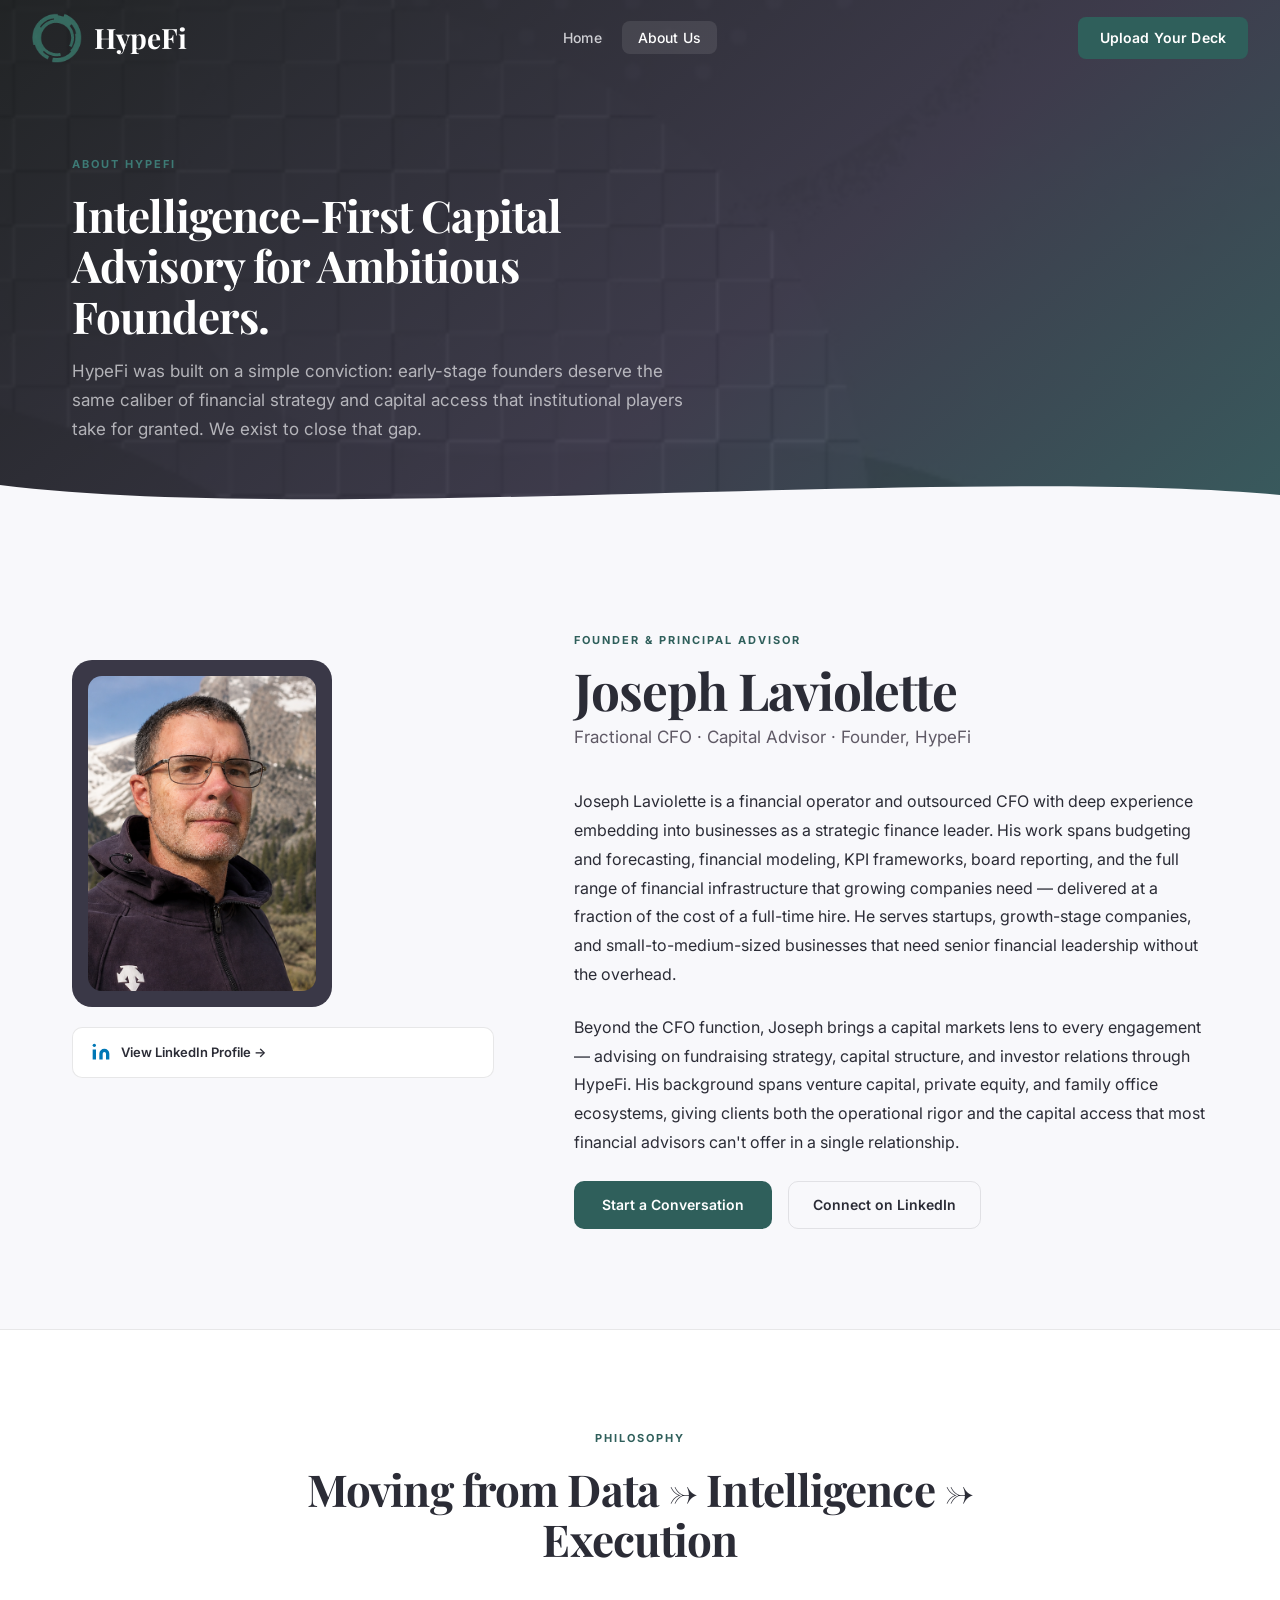
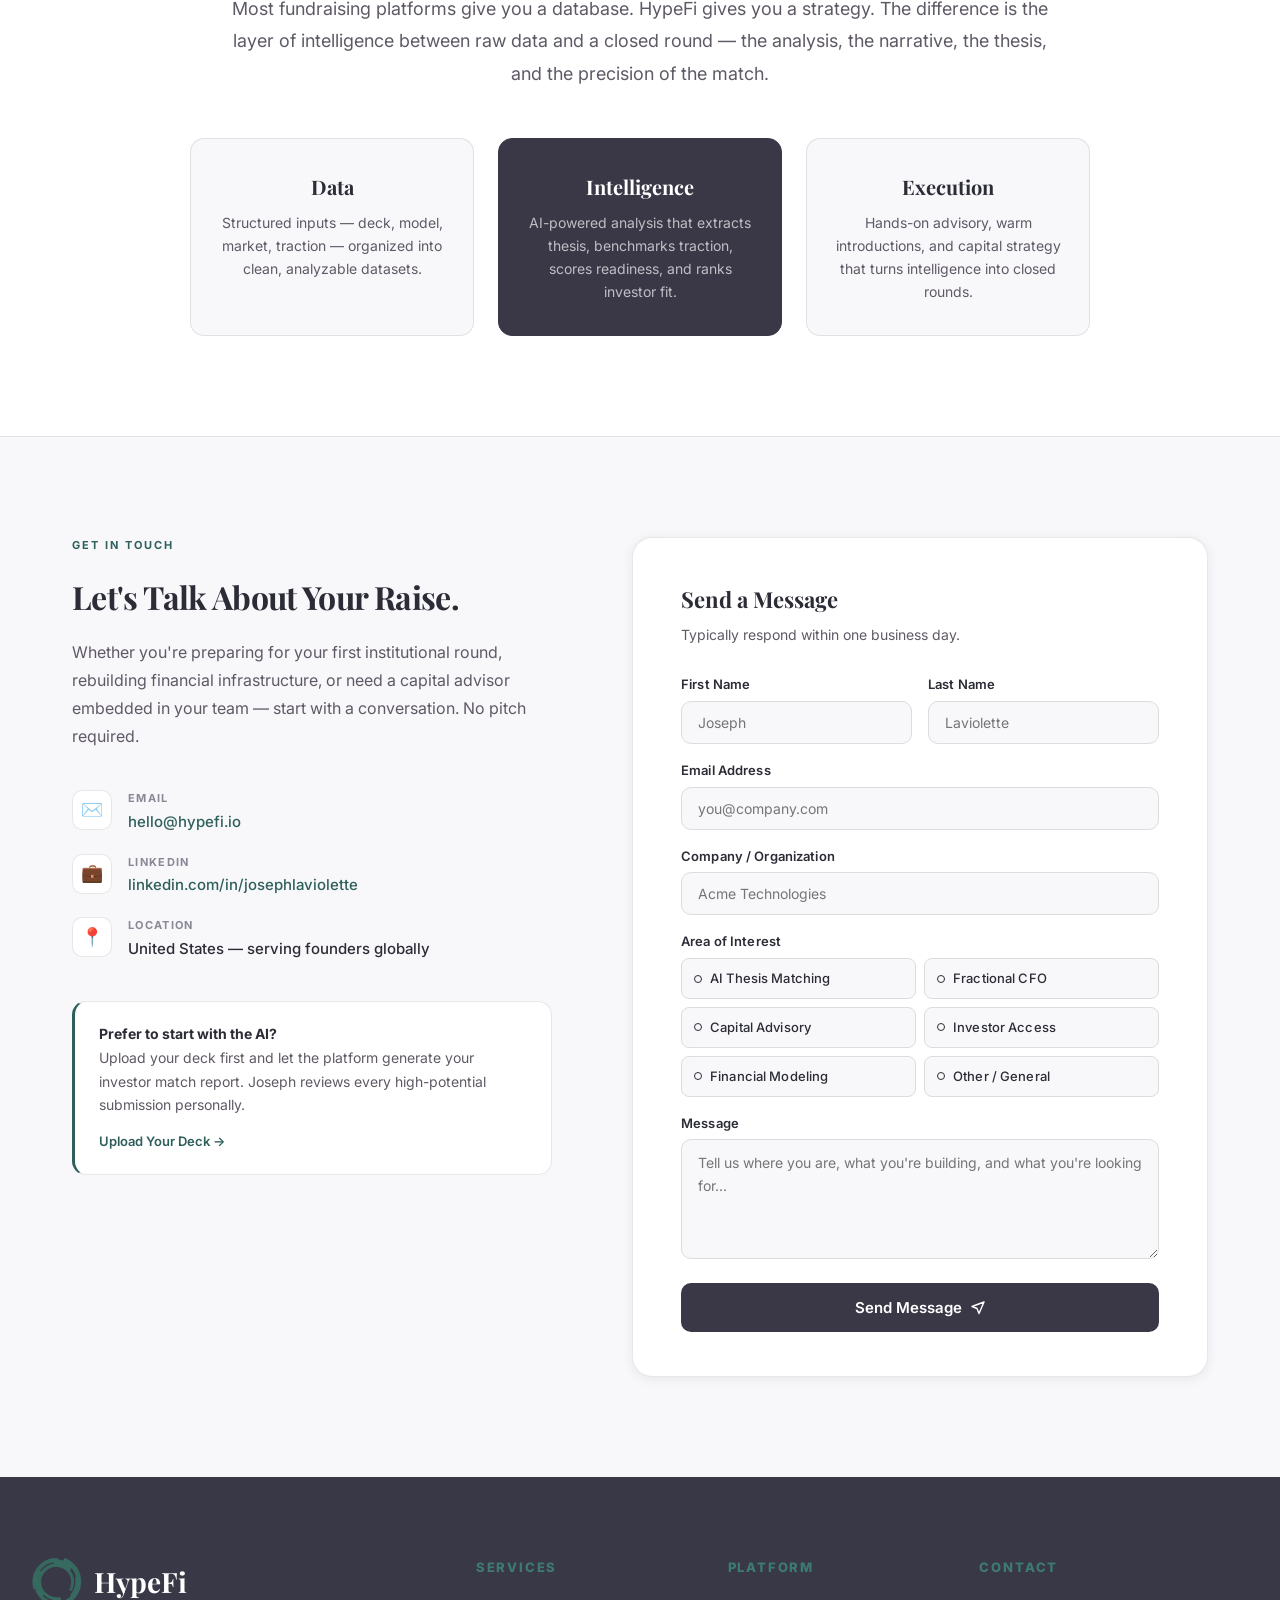
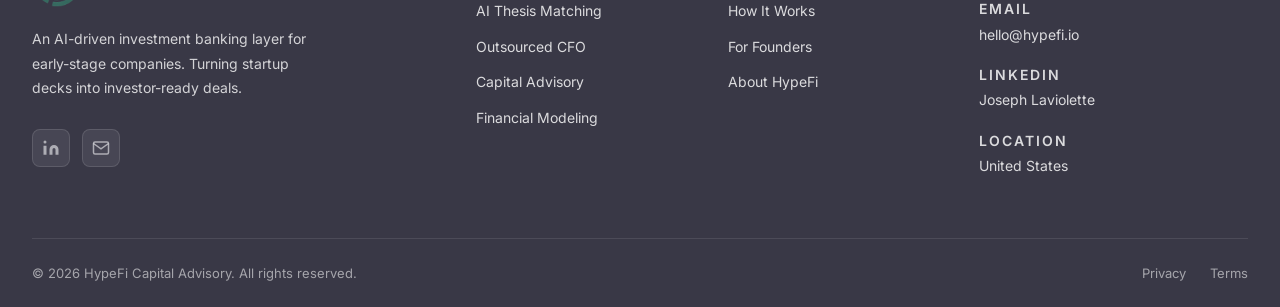
==== commit 5f5d2cc1: "Update branding, simplify nav, and redesign Solutions section - Swap all nav/footer logos to HypeFi " ====
--- a/about.html
+++ b/about.html
@@ -163,13 +163,11 @@
   <nav class="navbar" id="navbar">
     <div class="nav-container">
       <a href="index.html" class="nav-logo">
-        <img src="Graphics/hypefi logo white.png" alt="HypeFi" class="logo-img">
+        <img src="Graphics/HypeFi Logo v7.png" alt="HypeFi" class="logo-img">
         <span class="logo-name">HypeFi</span>
       </a>
       <ul class="nav-links">
         <li><a href="index.html">Home</a></li>
-        <li><a href="startups.html">Startups</a></li>
-        <li><a href="thesis-matching.html">Thesis Matching</a></li>
         <li><a href="about.html" class="active">About Us</a></li>
       </ul>
       <a href="thesis-matching.html" class="nav-cta">Upload Your Deck</a>
@@ -181,8 +179,6 @@
 
   <div class="mobile-nav" id="mobileNav">
     <a href="index.html">Home</a>
-    <a href="thesis-matching.html">Thesis Matching</a>
-    <a href="startups.html">Startups</a>
     <a href="about.html">About Us</a>
     <a href="thesis-matching.html" class="nav-cta-mobile">Upload Your Deck</a>
   </div>
@@ -200,7 +196,7 @@
     </div>
     <div class="page-hero-wave" aria-hidden="true">
       <svg viewBox="0 0 1440 60" preserveAspectRatio="none" xmlns="http://www.w3.org/2000/svg">
-        <path d="M0,20 C360,60 1080,0 1440,30 L1440,60 L0,60 Z" fill="#F2F2F5"/>
+        <path d="M0,20 C360,60 1080,0 1440,30 L1440,60 L0,60 Z" fill="var(--off-white)"/>
       </svg>
     </div>
   </section>
@@ -410,7 +406,7 @@
       <div class="footer-grid">
         <div class="footer-brand">
           <div class="footer-logo">
-            <img src="Graphics/hypefi logo white.png" alt="HypeFi" class="logo-img">
+            <img src="Graphics/HypeFi Logo v7.png" alt="HypeFi" class="logo-img">
             <span class="logo-name">HypeFi</span>
           </div>
           <p class="footer-brand-desc">An AI-driven investment banking layer for early-stage companies. Turning startup decks into investor-ready deals.</p>
--- a/css/styles.css
+++ b/css/styles.css
@@ -95,8 +95,6 @@
   height: 50px;
   object-fit: contain;
   flex-shrink: 0;
-  filter: invert(1) brightness(10);
-  mix-blend-mode: screen;
 }
 .logo-text {
   display: flex;
@@ -1414,6 +1412,154 @@
   border-radius: 100px;
 }
 
+/* ── Solutions ──────────────────────────────────────────────── */
+.solutions-section {
+  background: var(--off-white);
+  padding: 88px 0 80px;
+}
+.solutions-grid {
+  display: grid;
+  grid-template-columns: 1fr 1fr;
+  gap: 28px;
+  align-items: stretch;
+}
+.solution-panel {
+  display: flex;
+  flex-direction: column;
+  border: 2px solid transparent;
+  border-radius: var(--radius-lg);
+  background-image:
+    linear-gradient(var(--white), var(--white)),
+    linear-gradient(135deg, var(--teal), var(--teal-light));
+  background-origin: border-box;
+  background-clip: padding-box, border-box;
+  padding: 36px 34px 32px;
+  position: relative;
+  overflow: hidden;
+  box-shadow: var(--shadow-sm);
+  transition: transform 0.28s, box-shadow 0.28s;
+}
+.solution-panel--eco {
+  background-image:
+    linear-gradient(var(--white), var(--white)),
+    linear-gradient(135deg, var(--teal), var(--slate-purple));
+}
+.solution-panel:hover {
+  transform: translateY(-4px);
+  box-shadow: var(--shadow-md);
+}
+
+.solution-head {
+  display: flex;
+  align-items: center;
+  gap: 15px;
+  padding-bottom: 20px;
+  border-bottom: 1px solid var(--border);
+}
+.solution-badge {
+  width: 42px;
+  height: 42px;
+  flex-shrink: 0;
+  display: grid;
+  place-items: center;
+  border-radius: var(--radius-sm);
+  background: rgba(47,95,91,0.09);
+  color: var(--teal);
+  font-size: 16px;
+}
+.solution-panel--eco .solution-badge {
+  background: rgba(95,89,101,0.10);
+  color: var(--slate-purple);
+}
+.solution-title {
+  flex: 1;
+  font-family: var(--font-display);
+  font-size: 21px;
+  font-weight: 700;
+  color: var(--charcoal);
+  letter-spacing: -0.01em;
+  line-height: 1.2;
+}
+.solution-count {
+  font-size: 11px;
+  font-weight: 600;
+  letter-spacing: 0.14em;
+  color: var(--text-muted);
+  font-variant-numeric: tabular-nums;
+}
+
+.solution-list { list-style: none; padding: 0; margin: 0; }
+.solution-list li {
+  display: flex;
+  align-items: center;
+  gap: 16px;
+  padding: 15px 2px;
+  border-bottom: 1px solid rgba(58,56,71,0.07);
+  transition: padding-left 0.22s;
+}
+.solution-list li:last-child { border-bottom: none; }
+.solution-list li:hover { padding-left: 8px; }
+.solution-num {
+  flex-shrink: 0;
+  width: 22px;
+  font-size: 11px;
+  font-weight: 600;
+  letter-spacing: 0.06em;
+  color: var(--teal);
+  opacity: 0.5;
+  font-variant-numeric: tabular-nums;
+  transition: opacity 0.22s;
+}
+.solution-panel--eco .solution-num { color: var(--slate-purple); }
+.solution-list li:hover .solution-num { opacity: 1; }
+.solution-item-name {
+  font-size: 15px;
+  font-weight: 600;
+  color: var(--charcoal);
+  letter-spacing: -0.005em;
+}
+
+.solution-cta {
+  margin-top: auto;
+  padding-top: 26px;
+}
+.solution-cta-inner {
+  display: flex;
+  align-items: center;
+  justify-content: space-between;
+  flex-wrap: wrap;
+  gap: 6px 18px;
+  padding: 16px 20px;
+  border-radius: var(--radius-md);
+  background: linear-gradient(135deg, rgba(47,95,91,0.06), rgba(95,89,101,0.08));
+  border: 1px solid rgba(47,95,91,0.14);
+  transition: border-color 0.25s, background 0.25s;
+}
+.solution-cta-inner:hover {
+  border-color: rgba(47,95,91,0.32);
+  background: linear-gradient(135deg, rgba(47,95,91,0.10), rgba(95,89,101,0.12));
+}
+.solution-cta-text {
+  font-family: var(--font-display);
+  font-size: 16px;
+  font-weight: 700;
+  color: var(--charcoal);
+  letter-spacing: -0.01em;
+  line-height: 1.3;
+}
+.solution-cta-link {
+  display: inline-flex;
+  align-items: center;
+  gap: 7px;
+  font-size: 13px;
+  font-weight: 600;
+  color: var(--teal);
+  white-space: nowrap;
+}
+.solution-panel--eco .solution-cta-link { color: var(--slate-purple); }
+.solution-cta-link span { transition: transform 0.25s; }
+.solution-cta-inner:hover .solution-cta-link span { transform: translateX(4px); }
+
 /* ── Responsive ─────────────────────────────────────────────── */
 @media (max-width: 1100px) {
   .process-grid { flex-wrap: wrap; }
@@ -1433,6 +1579,8 @@
   .services-grid { grid-template-columns: repeat(2, 1fr); }
   .engagement-grid { grid-template-columns: 1fr; }
   .receive-grid { grid-template-columns: 1fr 1fr; }
+  .solutions-grid { grid-template-columns: 1fr; }
+  .solution-cta { padding-top: 22px; }
   .about-grid { grid-template-columns: 1fr; }
   .about-photo { position: static; }
   .about-photo-frame { aspect-ratio: 1/1; max-width: 320px; }
@@ -1456,6 +1604,8 @@
 }
 @media (max-width: 480px) {
   .container { padding: 0 20px; }
+  .solutions-section { padding: 64px 0 56px; }
+  .solution-panel { padding: 30px 24px 26px; }
   .process-step { flex: 0 0 100%; }
   .hero-content { padding-left: 20px; padding-right: 20px; }
   .nav-container { padding: 0 20px; }
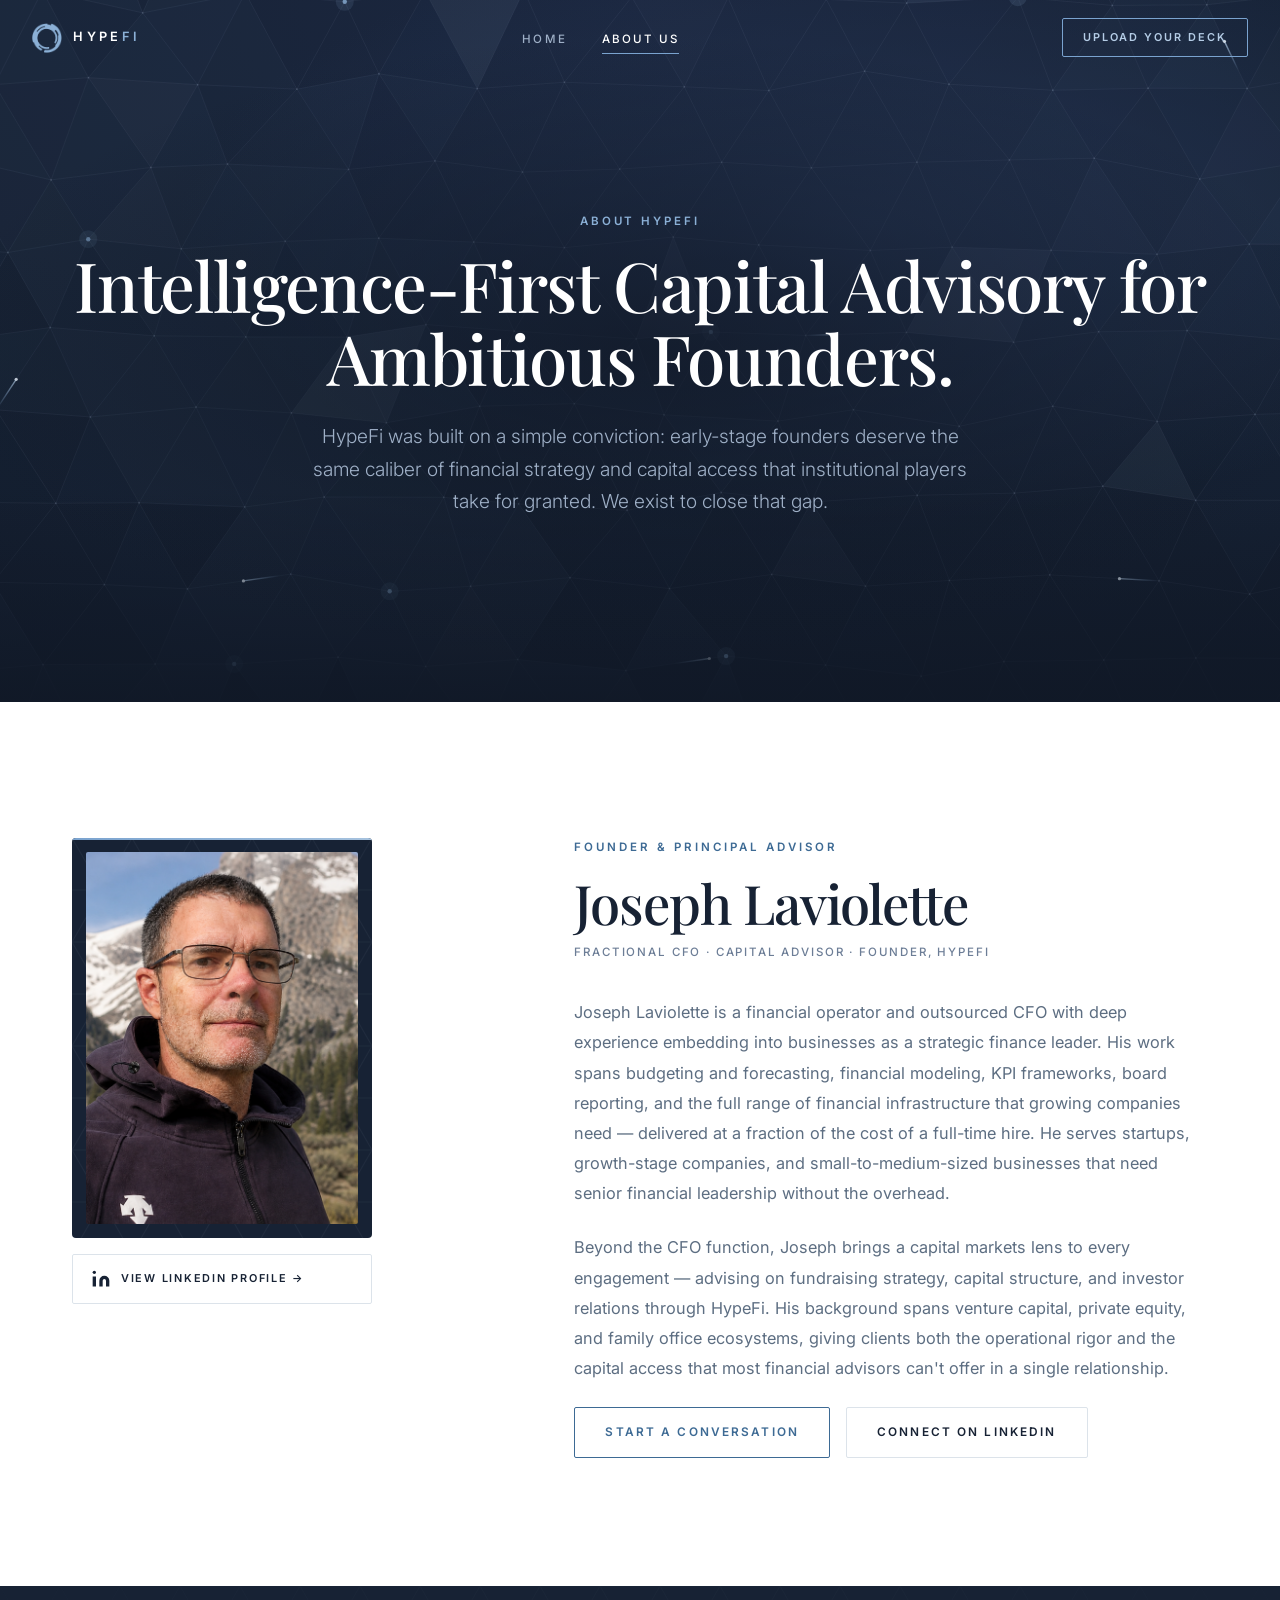
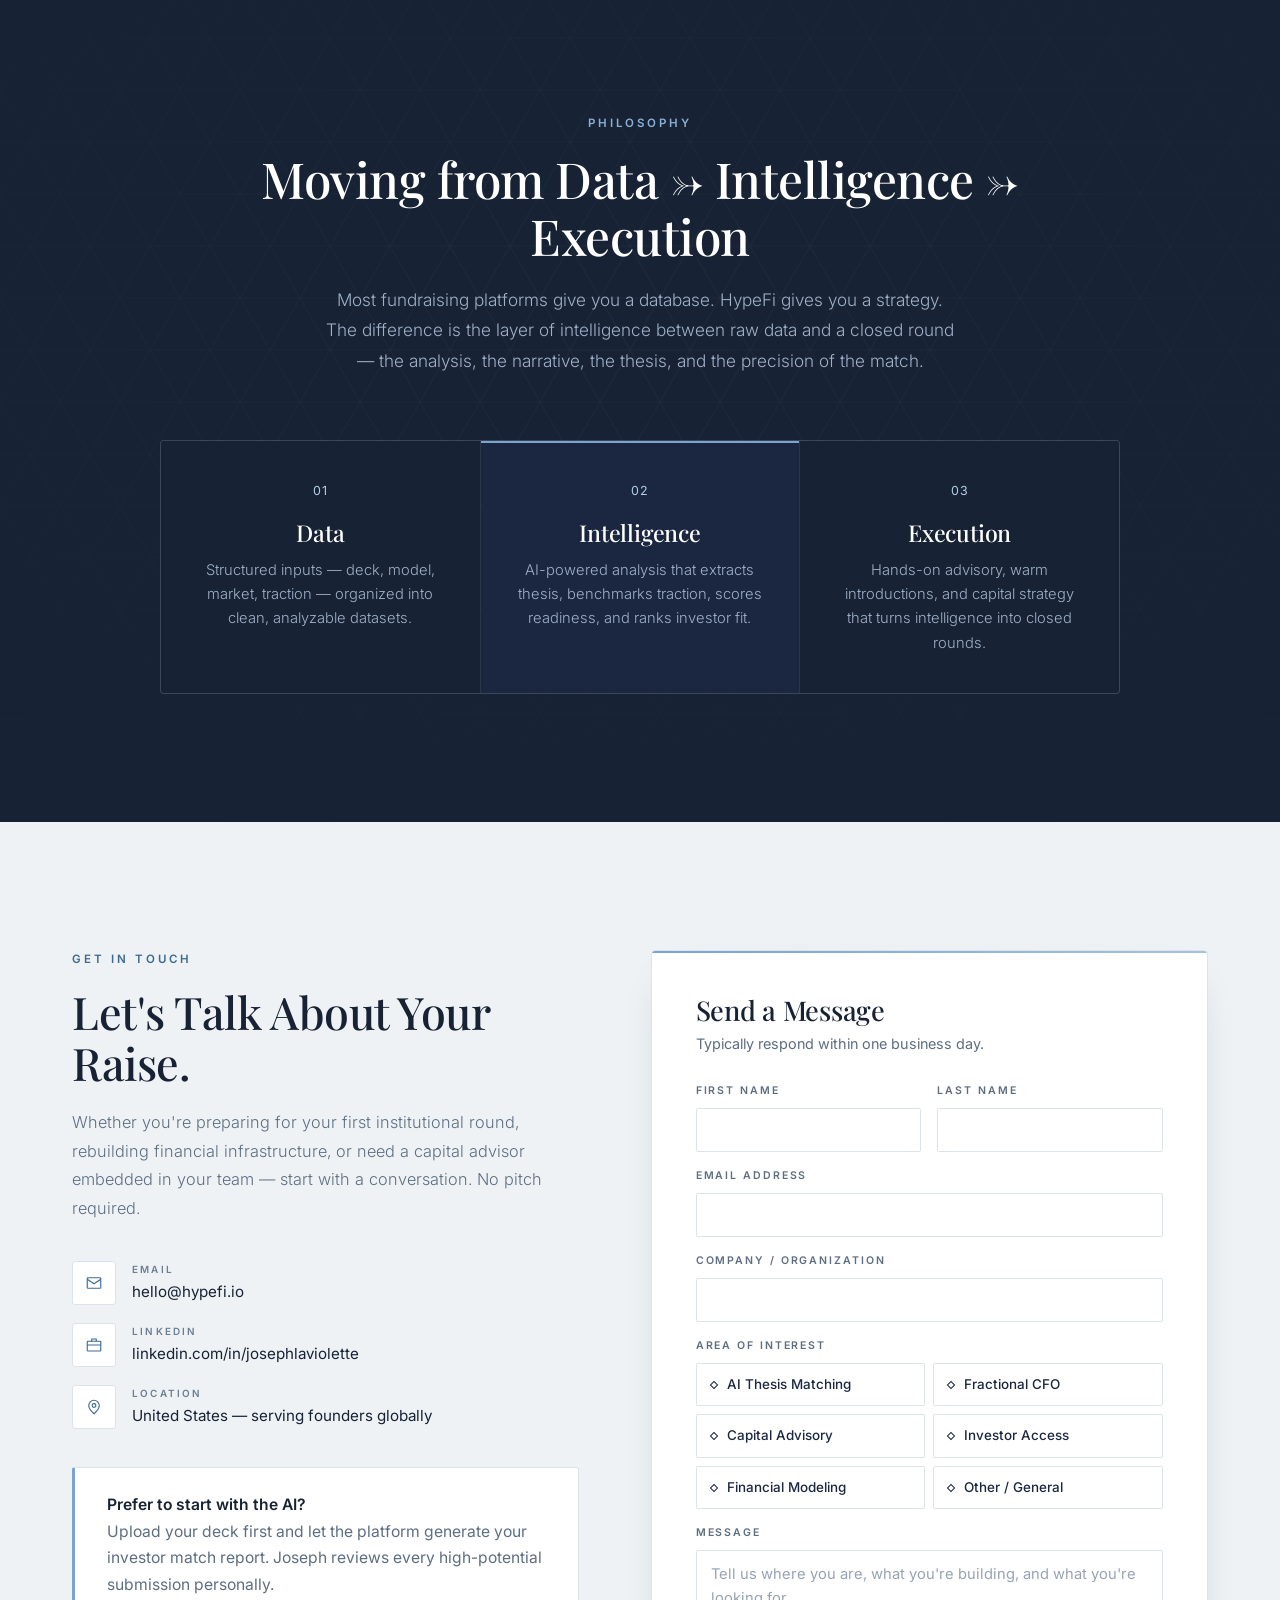
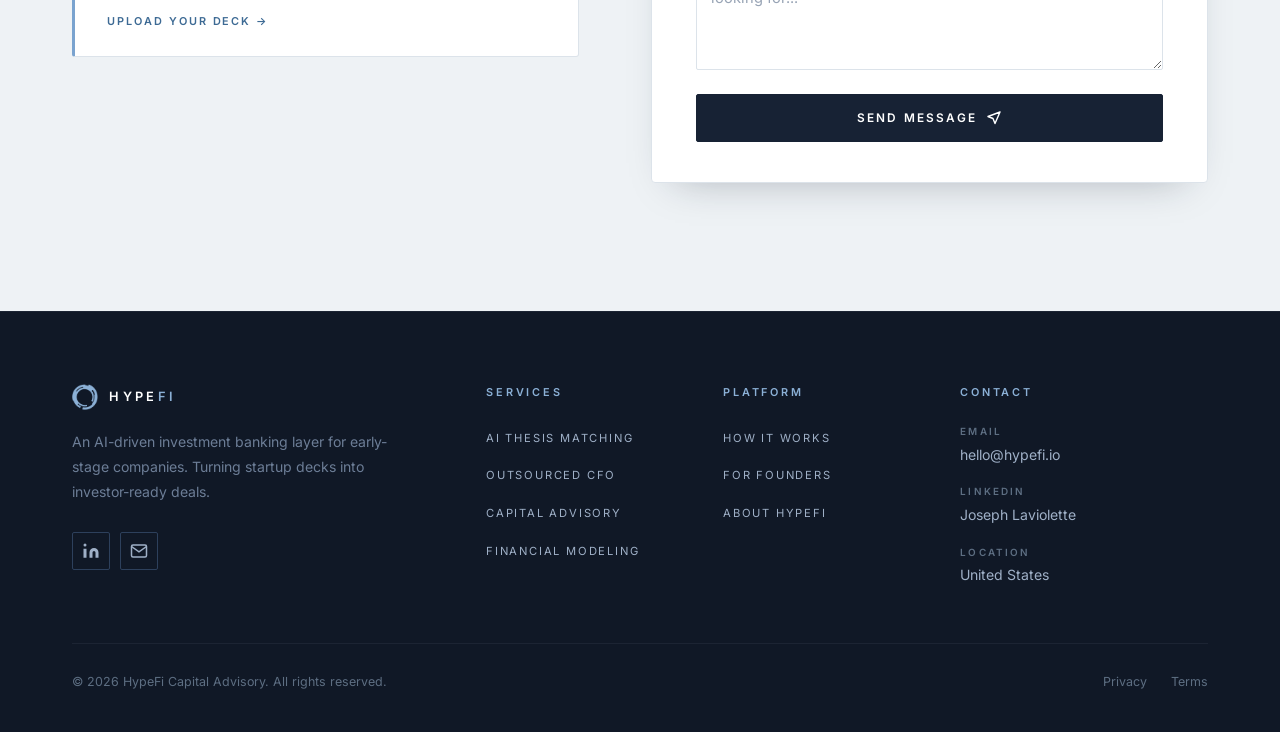
==== commit e47374a7: "Restyle site to Tessellate visual system and rework home Solutions - Adopt Tessellate navy/slate/mis" ====
--- a/about.html
+++ b/about.html
@@ -7,153 +7,99 @@
   <meta name="description" content="Meet Joseph Laviolette — capital advisor, fractional CFO, and founder of HypeFi. Helping early-stage companies raise smarter and operate stronger.">
   <link rel="stylesheet" href="css/styles.css">
   <style>
-    .contact-form-section {
-      background: var(--off-white);
-      padding: 100px 0;
-      border-top: 1px solid var(--border);
-    }
+    .contact-form-section { background: var(--mist-100); padding: 128px 0; }
     .contact-grid {
       display: grid;
-      grid-template-columns: 1fr 1.2fr;
-      gap: 80px;
+      grid-template-columns: 1fr 1.1fr;
+      gap: 72px;
       align-items: start;
     }
     .contact-info-title {
       font-family: var(--font-display);
-      font-size: 32px;
-      font-weight: 700;
-      color: var(--charcoal);
-      margin-bottom: 16px;
-      letter-spacing: -0.02em;
-    }
-    .contact-info-sub {
-      font-size: 16px;
-      color: var(--text-secondary);
-      line-height: 1.75;
-      margin-bottom: 40px;
-    }
-    .contact-detail {
-      display: flex;
-      flex-direction: column;
-      gap: 20px;
-      margin-bottom: 40px;
-    }
-    .contact-detail-item {
-      display: flex;
-      align-items: flex-start;
-      gap: 16px;
-    }
+      font-size: clamp(2rem, 3.6vw, 2.8rem);
+      font-weight: 500;
+      color: var(--navy-900);
+      line-height: 1.15;
+      margin-bottom: 1.2rem;
+    }
+    .contact-info-sub { font-size: 1.02rem; font-weight: 300; color: var(--slate-600); line-height: 1.75; margin-bottom: 2.4rem; }
+    .contact-detail { display: flex; flex-direction: column; gap: 18px; margin-bottom: 2.4rem; }
+    .contact-detail-item { display: flex; align-items: center; gap: 16px; }
     .contact-detail-icon {
-      width: 40px;
-      height: 40px;
-      border-radius: 10px;
+      width: 44px; height: 44px;
+      flex-shrink: 0;
+      display: grid; place-items: center;
+      border: 1px solid var(--mist-300);
+      border-radius: 3px;
       background: var(--white);
-      border: 1px solid var(--border);
-      display: flex;
-      align-items: center;
-      justify-content: center;
-      flex-shrink: 0;
-      font-size: 18px;
-    }
-    .contact-detail-text { flex: 1; }
+      color: var(--blue-ink);
+    }
     .contact-detail-label {
-      font-size: 11px;
-      font-weight: 700;
+      font-size: .62rem;
+      font-weight: 600;
+      letter-spacing: .22em;
       text-transform: uppercase;
-      letter-spacing: 0.12em;
-      color: var(--text-muted);
+      color: var(--slate-500);
       margin-bottom: 2px;
     }
-    .contact-detail-value {
-      font-size: 15px;
-      color: var(--charcoal);
-      font-weight: 500;
-    }
-    .contact-detail-value a {
-      color: var(--teal);
-      transition: color 0.2s;
-    }
-    .contact-detail-value a:hover { color: var(--teal-dark); }
+    .contact-detail-value { font-size: .95rem; color: var(--navy-900); }
+    .contact-detail-value a { transition: color .2s; }
+    .contact-detail-value a:hover { color: var(--blue-ink); }
     .contact-form-card {
+      position: relative;
+      overflow: hidden;
       background: var(--white);
-      border: 1px solid var(--border);
-      border-radius: var(--radius-lg);
-      padding: 44px 48px;
-      box-shadow: var(--shadow-sm);
-    }
-    .contact-form-title {
-      font-family: var(--font-display);
-      font-size: 22px;
-      font-weight: 700;
-      color: var(--charcoal);
-      margin-bottom: 6px;
-    }
-    .contact-form-sub {
-      font-size: 14px;
-      color: var(--text-secondary);
-      margin-bottom: 28px;
-    }
-    .contact-form-grid {
-      display: grid;
-      grid-template-columns: 1fr 1fr;
-      gap: 16px;
-    }
+      border: 1px solid var(--mist-300);
+      border-radius: 4px;
+      padding: 44px 44px 40px;
+      box-shadow: var(--shadow-md);
+    }
+    .contact-form-card::before {
+      content: '';
+      position: absolute; top: 0; left: 0; right: 0; height: 2px;
+      background: linear-gradient(90deg, var(--blue), var(--cyan));
+    }
+    .contact-form-title { font-family: var(--font-display); font-size: 1.7rem; font-weight: 500; color: var(--navy-900); margin-bottom: 6px; }
+    .contact-form-sub { font-size: .9rem; color: var(--slate-600); margin-bottom: 28px; }
+    .contact-form-grid { display: grid; grid-template-columns: 1fr 1fr; gap: 16px; }
     .contact-form-grid .full { grid-column: 1 / -1; }
-    .interest-grid {
-      display: grid;
-      grid-template-columns: 1fr 1fr;
-      gap: 8px;
-    }
+    .interest-grid { display: grid; grid-template-columns: 1fr 1fr; gap: 8px; }
     .interest-opt {
       display: flex;
       align-items: center;
-      gap: 8px;
-      padding: 9px 12px;
-      background: var(--off-white);
-      border: 1.5px solid var(--off-white-cool);
-      border-radius: 8px;
+      gap: 10px;
+      padding: 10px 14px;
+      font-size: .84rem;
+      font-weight: 500;
+      color: var(--navy-850);
+      background: var(--white);
+      border: 1px solid var(--mist-300);
+      border-radius: 2px;
       cursor: pointer;
-      font-size: 13px;
-      font-weight: 500;
-      color: var(--charcoal);
-      transition: border-color 0.2s, background 0.2s;
-    }
+      transition: border-color .2s, background .2s, color .2s;
+    }
+    .interest-opt:hover { border-color: var(--slate-300); }
     .interest-opt input { display: none; }
-    .interest-opt.selected {
-      border-color: var(--teal);
-      background: rgba(47,95,91,0.06);
-      color: var(--teal);
-    }
     .interest-dot {
-      width: 8px; height: 8px;
-      border-radius: 50%;
-      border: 1.5px solid currentColor;
+      width: 6px; height: 6px;
+      border: 1px solid currentColor;
+      transform: rotate(45deg);
       flex-shrink: 0;
-      transition: background 0.2s;
-    }
-    .interest-opt.selected .interest-dot { background: var(--teal); }
-    .btn-send {
-      width: 100%;
-      display: flex;
-      align-items: center;
-      justify-content: center;
-      gap: 8px;
-      background: var(--primary);
-      color: var(--soft-white);
-      font-size: 15px;
-      font-weight: 600;
-      padding: 15px;
-      border-radius: 10px;
-      margin-top: 24px;
-      transition: background 0.2s, transform 0.2s;
-    }
-    .btn-send:hover { background: var(--primary-dark); transform: translateY(-1px); }
-    @media (max-width: 900px) {
-      .contact-grid { grid-template-columns: 1fr; gap: 48px; }
-      .contact-form-card { padding: 32px 28px; }
-      .contact-form-grid { grid-template-columns: 1fr; }
+      transition: background .2s;
+    }
+    .interest-opt.selected { border-color: var(--blue-ink); background: rgba(122,163,207,.06); color: var(--blue-ink); }
+    .interest-opt.selected .interest-dot { background: var(--blue-ink); }
+    .btn-send { width: 100%; margin-top: 24px; }
+    .btn-send:disabled { cursor: default; background: var(--blue-ink); border-color: var(--blue-ink); }
+    @media (max-width: 960px) {
+      .contact-form-section { padding: 96px 0; }
+      .contact-grid { grid-template-columns: 1fr; gap: 56px; }
+    }
+    @media (max-width: 600px) {
+      .contact-form-section { padding: 80px 0; }
+      .contact-form-card { padding: 32px 20px; }
+      .contact-form-grid, .interest-grid { grid-template-columns: 1fr; }
       .contact-form-grid .full { grid-column: 1; }
-      .interest-grid { grid-template-columns: 1fr; }
     }
   </style>
 </head>
@@ -163,21 +109,21 @@
   <nav class="navbar" id="navbar">
     <div class="nav-container">
       <a href="index.html" class="nav-logo">
-        <img src="Graphics/HypeFi Logo v7.png" alt="HypeFi" class="logo-img">
-        <span class="logo-name">HypeFi</span>
+        <img src="Graphics/HypeFi Logo v7 - steel.png" alt="HypeFi" class="logo-img">
+        <span class="logo-name">Hype<span class="logo-accent">Fi</span></span>
       </a>
       <ul class="nav-links">
         <li><a href="index.html">Home</a></li>
         <li><a href="about.html" class="active">About Us</a></li>
       </ul>
       <a href="thesis-matching.html" class="nav-cta">Upload Your Deck</a>
-      <button class="hamburger" id="hamburger" aria-label="Menu">
+      <button class="hamburger" id="hamburger" aria-label="Open menu" aria-expanded="false" aria-controls="mobileNav">
         <span></span><span></span><span></span>
       </button>
     </div>
   </nav>
 
-  <div class="mobile-nav" id="mobileNav">
+  <div class="mobile-nav" id="mobileNav" aria-hidden="true">
     <a href="index.html">Home</a>
     <a href="about.html">About Us</a>
     <a href="thesis-matching.html" class="nav-cta-mobile">Upload Your Deck</a>
@@ -185,19 +131,16 @@
 
   <!-- ══ Page Hero ═══════════════════════════════════════════ -->
   <section class="page-hero">
+    <canvas id="mesh-canvas" class="mesh-canvas" aria-hidden="true"></canvas>
+    <div class="hero-vignette" aria-hidden="true"></div>
     <div class="container">
       <div class="page-hero-content">
         <div class="section-label">About HypeFi</div>
-        <h1 class="section-title" style="max-width:640px">Intelligence-First Capital Advisory for Ambitious Founders.</h1>
+        <h1 class="section-title">Intelligence-First Capital Advisory for Ambitious Founders.</h1>
         <p class="section-sub" style="margin-bottom:0">
           HypeFi was built on a simple conviction: early-stage founders deserve the same caliber of financial strategy and capital access that institutional players take for granted. We exist to close that gap.
         </p>
       </div>
-    </div>
-    <div class="page-hero-wave" aria-hidden="true">
-      <svg viewBox="0 0 1440 60" preserveAspectRatio="none" xmlns="http://www.w3.org/2000/svg">
-        <path d="M0,20 C360,60 1080,0 1440,30 L1440,60 L0,60 Z" fill="var(--off-white)"/>
-      </svg>
     </div>
   </section>
 
@@ -207,14 +150,14 @@
       <div class="about-grid">
 
         <!-- Photo + LinkedIn -->
-        <div class="about-photo" style="padding-top:36px">
-          <div class="about-photo-frame" style="padding:16px;aspect-ratio:3/4;max-width:260px;">
-            <img src="Graphics/JL - profile.png" alt="Joseph Laviolette" style="width:100%;height:100%;object-fit:cover;border-radius:var(--radius-md);">
+        <div class="about-photo">
+          <div class="about-photo-frame">
+            <img src="Graphics/JL - profile.png" alt="Joseph Laviolette">
           </div>
           <a href="https://www.linkedin.com/in/josephlaviolette/" target="_blank" rel="noopener" class="about-linkedin">
-            <svg width="20" height="20" viewBox="0 0 24 24" fill="#0077b5" aria-hidden="true">
+            <svg width="20" height="20" viewBox="0 0 24 24" fill="currentColor" aria-hidden="true">
               <path d="M16 8a6 6 0 016 6v7h-4v-7a2 2 0 00-2-2 2 2 0 00-2 2v7h-4v-7a6 6 0 016-6zM2 9h4v12H2z"/>
-              <circle cx="4" cy="4" r="2" fill="#0077b5"/>
+              <circle cx="4" cy="4" r="2" fill="currentColor"/>
             </svg>
             View LinkedIn Profile →
           </a>
@@ -233,13 +176,9 @@
             Beyond the CFO function, Joseph brings a capital markets lens to every engagement — advising on fundraising strategy, capital structure, and investor relations through HypeFi. His background spans venture capital, private equity, and family office ecosystems, giving clients both the operational rigor and the capital access that most financial advisors can't offer in a single relationship.
           </p>
 
-          <div style="display:flex;gap:16px;flex-wrap:wrap">
-            <a href="about.html#contact" class="btn-primary" style="display:inline-flex;align-items:center;gap:8px;background:var(--teal);color:var(--soft-white);font-size:14px;font-weight:600;padding:13px 28px;border-radius:10px;text-decoration:none;transition:background 0.2s">
-              Start a Conversation
-            </a>
-            <a href="https://www.linkedin.com/in/josephlaviolette/" target="_blank" rel="noopener" style="display:inline-flex;align-items:center;gap:8px;color:var(--charcoal);font-size:14px;font-weight:600;padding:12px 24px;border-radius:10px;border:1.5px solid var(--border);text-decoration:none;transition:border-color 0.2s">
-              Connect on LinkedIn
-            </a>
+          <div class="about-actions">
+            <a href="about.html#contact" class="btn-primary">Start a Conversation</a>
+            <a href="https://www.linkedin.com/in/josephlaviolette/" target="_blank" rel="noopener" class="btn-secondary">Connect on LinkedIn</a>
           </div>
         </div>
 
@@ -248,30 +187,31 @@
   </section>
 
   <!-- ══ Philosophy ═══════════════════════════════════════════ -->
-  <section style="background:var(--white);padding:100px 0;border-top:1px solid var(--border)">
+  <section class="section section--dark section--lattice">
     <div class="container">
-      <div style="max-width:820px;margin:0 auto;text-align:center">
-        <div class="section-label" style="text-align:center">Philosophy</div>
-        <h2 class="section-title" style="margin-bottom:28px">
-          Moving from Data → Intelligence → Execution
-        </h2>
-        <p style="font-size:18px;color:var(--text-secondary);line-height:1.8;margin-bottom:48px">
+      <div class="section-head-center">
+        <div class="section-label">Philosophy</div>
+        <h2 class="section-title">Moving from Data → Intelligence → Execution</h2>
+        <p class="section-sub">
           Most fundraising platforms give you a database. HypeFi gives you a strategy. The difference is the layer of intelligence between raw data and a closed round — the analysis, the narrative, the thesis, and the precision of the match.
         </p>
       </div>
 
-      <div style="display:grid;grid-template-columns:repeat(3,1fr);gap:24px;max-width:900px;margin:0 auto">
-        <div style="background:var(--off-white);border:1px solid var(--border);border-radius:var(--radius-md);padding:32px 28px;text-align:center">
-          <h3 style="font-family:var(--font-display);font-size:20px;font-weight:700;color:var(--charcoal);margin-bottom:8px">Data</h3>
-          <p style="font-size:14px;color:var(--text-secondary);line-height:1.65">Structured inputs — deck, model, market, traction — organized into clean, analyzable datasets.</p>
-        </div>
-        <div style="background:var(--primary);border:1px solid var(--primary);border-radius:var(--radius-md);padding:32px 28px;text-align:center">
-          <h3 style="font-family:var(--font-display);font-size:20px;font-weight:700;color:var(--soft-white);margin-bottom:8px">Intelligence</h3>
-          <p style="font-size:14px;color:rgba(242,242,245,0.72);line-height:1.65">AI-powered analysis that extracts thesis, benchmarks traction, scores readiness, and ranks investor fit.</p>
-        </div>
-        <div style="background:var(--off-white);border:1px solid var(--border);border-radius:var(--radius-md);padding:32px 28px;text-align:center">
-          <h3 style="font-family:var(--font-display);font-size:20px;font-weight:700;color:var(--charcoal);margin-bottom:8px">Execution</h3>
-          <p style="font-size:14px;color:var(--text-secondary);line-height:1.65">Hands-on advisory, warm introductions, and capital strategy that turns intelligence into closed rounds.</p>
+      <div class="pillar-grid">
+        <div class="pillar">
+          <span class="pillar-num">01</span>
+          <h3>Data</h3>
+          <p>Structured inputs — deck, model, market, traction — organized into clean, analyzable datasets.</p>
+        </div>
+        <div class="pillar pillar--accent">
+          <span class="pillar-num">02</span>
+          <h3>Intelligence</h3>
+          <p>AI-powered analysis that extracts thesis, benchmarks traction, scores readiness, and ranks investor fit.</p>
+        </div>
+        <div class="pillar">
+          <span class="pillar-num">03</span>
+          <h3>Execution</h3>
+          <p>Hands-on advisory, warm introductions, and capital strategy that turns intelligence into closed rounds.</p>
         </div>
       </div>
     </div>
@@ -291,21 +231,21 @@
           </p>
           <div class="contact-detail">
             <div class="contact-detail-item">
-              <div class="contact-detail-icon">✉️</div>
+              <div class="contact-detail-icon"><svg width="18" height="18" viewBox="0 0 24 24" fill="none" stroke="currentColor" stroke-width="1.5" aria-hidden="true"><rect x="3" y="5" width="18" height="14" rx="1"/><path d="M3 7l9 6 9-6"/></svg></div>
               <div class="contact-detail-text">
                 <p class="contact-detail-label">Email</p>
                 <p class="contact-detail-value"><a href="mailto:hello@hypefi.io">hello@hypefi.io</a></p>
               </div>
             </div>
             <div class="contact-detail-item">
-              <div class="contact-detail-icon">💼</div>
+              <div class="contact-detail-icon"><svg width="18" height="18" viewBox="0 0 24 24" fill="none" stroke="currentColor" stroke-width="1.5" aria-hidden="true"><rect x="3" y="7" width="18" height="13" rx="1"/><path d="M9 7V4h6v3M3 12h18"/></svg></div>
               <div class="contact-detail-text">
                 <p class="contact-detail-label">LinkedIn</p>
                 <p class="contact-detail-value"><a href="https://www.linkedin.com/in/josephlaviolette/" target="_blank" rel="noopener">linkedin.com/in/josephlaviolette</a></p>
               </div>
             </div>
             <div class="contact-detail-item">
-              <div class="contact-detail-icon">📍</div>
+              <div class="contact-detail-icon"><svg width="18" height="18" viewBox="0 0 24 24" fill="none" stroke="currentColor" stroke-width="1.5" aria-hidden="true"><path d="M12 21s-7-6.2-7-11a7 7 0 0114 0c0 4.8-7 11-7 11z"/><circle cx="12" cy="10" r="2.5"/></svg></div>
               <div class="contact-detail-text">
                 <p class="contact-detail-label">Location</p>
                 <p class="contact-detail-value">United States — serving founders globally</p>
@@ -313,14 +253,12 @@
             </div>
           </div>
 
-          <div style="background:var(--white);border:1px solid var(--border);border-left:3px solid var(--teal);border-radius:var(--radius-md);padding:20px 24px">
-            <p style="font-size:14px;color:var(--text-secondary);line-height:1.7">
-              <strong style="color:var(--charcoal)">Prefer to start with the AI?</strong><br>
+          <div class="neutral-strip">
+            <p>
+              <strong>Prefer to start with the AI?</strong><br>
               Upload your deck first and let the platform generate your investor match report. Joseph reviews every high-potential submission personally.
             </p>
-            <a href="thesis-matching.html" style="display:inline-flex;align-items:center;gap:6px;margin-top:14px;font-size:13px;font-weight:600;color:var(--teal);text-decoration:none">
-              Upload Your Deck →
-            </a>
+            <a href="thesis-matching.html">Upload Your Deck →</a>
           </div>
         </div>
 
@@ -332,19 +270,19 @@
           <div class="contact-form-grid">
             <div class="form-group">
               <label for="c-first">First Name</label>
-              <input type="text" id="c-first" placeholder="Joseph">
+              <input type="text" id="c-first">
             </div>
             <div class="form-group">
               <label for="c-last">Last Name</label>
-              <input type="text" id="c-last" placeholder="Laviolette">
+              <input type="text" id="c-last">
             </div>
             <div class="form-group full">
               <label for="c-email">Email Address</label>
-              <input type="email" id="c-email" placeholder="you@company.com">
+              <input type="email" id="c-email">
             </div>
             <div class="form-group full">
               <label for="c-company">Company / Organization</label>
-              <input type="text" id="c-company" placeholder="Acme Technologies">
+              <input type="text" id="c-company">
             </div>
             <div class="form-group full">
               <label>Area of Interest</label>
@@ -401,13 +339,12 @@
 
   <!-- ══ Footer ═══════════════════════════════════════════════ -->
   <footer class="footer">
-    <div class="footer-bg" aria-hidden="true"></div>
     <div class="footer-content">
       <div class="footer-grid">
         <div class="footer-brand">
           <div class="footer-logo">
-            <img src="Graphics/HypeFi Logo v7.png" alt="HypeFi" class="logo-img">
-            <span class="logo-name">HypeFi</span>
+            <img src="Graphics/HypeFi Logo v7 - steel.png" alt="HypeFi" class="logo-img">
+            <span class="logo-name">Hype<span class="logo-accent">Fi</span></span>
           </div>
           <p class="footer-brand-desc">An AI-driven investment banking layer for early-stage companies. Turning startup decks into investor-ready deals.</p>
           <div class="footer-socials">
@@ -461,8 +398,7 @@
 
     /* Contact form submission */
     document.getElementById('contactSubmit')?.addEventListener('click', function() {
-      this.textContent = '✓ Message Sent — We\'ll be in touch soon.';
-      this.style.background = 'var(--teal)';
+      this.textContent = '✓ Message sent — we\'ll be in touch soon';
       this.disabled = true;
     });
   </script>
--- a/css/styles.css
+++ b/css/styles.css
@@ -1,57 +1,89 @@
 /* ============================================================
    HypeFi — Global Styles
+   Visual system mirrors Tessellate Gaming (navy / slate / mist
+   palette, tessellated mesh hero, lattice sections), set in the
+   HypeFi typefaces: Playfair Display + Inter.
    ============================================================ */
 
-@import url('https://fonts.googleapis.com/css2?family=Playfair+Display:ital,wght@0,400;0,500;0,600;0,700;1,400;1,600&family=Inter:wght@300;400;500;600;700&display=swap');
+@import url('https://fonts.googleapis.com/css2?family=Playfair+Display:ital,wght@0,400;0,500;0,600;0,700;1,400;1,500;1,600&family=Inter:wght@300;400;500;600;700&display=swap');
 
 /* ── Variables ─────────────────────────────────────────────── */
 :root {
-  --primary:        #3A3847;
-  --primary-dark:   #2d2b38;
-  --teal:           #2F5F5B;
-  --teal-dark:      #264f4b;
-  --teal-light:     #3d7a75;
-  --charcoal:       #2B2C36;
-  --charcoal-deep:  #1E2121;
-  --off-white:      #F8F8FB;
-  --off-white-cool: #DADDDC;
-  --slate-purple:   #5F5965;
-  --soft-white:     #ffffff;
-  --white:          #ffffff;
-  --text-primary:   #2B2C36;
-  --text-secondary: #5F5965;
-  --text-muted:     #888896;
-  --border:         rgba(58,56,71,0.12);
+  /* Tessellate palette */
+  --navy-950: #101826;
+  --navy-900: #172234;
+  --navy-850: #1B2740;
+  --navy-800: #243453;
+  --navy-700: #2D405C;
+  --slate-600: #5D6E82;
+  --slate-500: #6C7D96;
+  --slate-300: #9FB0C7;
+  --mist-300: #DCE3EA;
+  --mist-200: #E2E8EE;
+  --mist-100: #EEF2F5;
+  --white:    #FFFFFF;
+
+  --blue:      #7AA3CF;
+  --steel:     #8BB0D6;
+  --cyan:      #A6C2DE;
+  --blue-ink:  #3D6A94;   /* accent on light backgrounds */
+  --blue-soft: #B5CDE6;   /* accent text on dark backgrounds */
+
+  /* Legacy HypeFi names, remapped onto the palette */
+  --primary:        var(--navy-900);
+  --primary-dark:   var(--navy-950);
+  --teal:           var(--blue-ink);
+  --teal-dark:      #305576;
+  --teal-light:     var(--steel);
+  --charcoal:       var(--navy-900);
+  --charcoal-deep:  var(--navy-950);
+  --off-white:      var(--mist-100);
+  --surface-tint:   var(--mist-100);
+  --off-white-cool: var(--mist-300);
+  --slate-purple:   var(--slate-600);
+  --soft-white:     var(--white);
+  --text-primary:   var(--navy-850);
+  --text-secondary: var(--slate-600);
+  --text-muted:     var(--slate-500);
+  --border:         var(--mist-300);
+  --border-dark:    rgba(159,176,199,.14);
 
   --font-display: 'Playfair Display', Georgia, serif;
-  --font-body:    'Inter', -apple-system, sans-serif;
+  --font-body:    'Inter', 'Helvetica Neue', Arial, sans-serif;
 
   --nav-h:     76px;
-  --radius-sm: 8px;
-  --radius-md: 14px;
-  --radius-lg: 20px;
-
-  --shadow-sm: 0 2px 12px rgba(30,33,33,0.08);
-  --shadow-md: 0 8px 32px rgba(30,33,33,0.12);
-  --shadow-lg: 0 20px 60px rgba(30,33,33,0.18);
-  --shadow-xl: 0 32px 80px rgba(30,33,33,0.22);
+  --radius-sm: 2px;
+  --radius-md: 4px;
+  --radius-lg: 4px;
+  --ease: cubic-bezier(.2, .7, .2, 1);
+
+  --shadow-sm: 0 10px 30px -22px rgba(23,34,52,.35);
+  --shadow-md: 0 18px 40px -24px rgba(23,34,52,.35);
+  --shadow-lg: 0 30px 60px -30px rgba(23,34,52,.45);
+  --shadow-xl: 0 40px 80px -40px rgba(16,24,38,.55);
+
+  --lattice: url("data:image/svg+xml,%3Csvg xmlns='http://www.w3.org/2000/svg' width='60' height='103.92'%3E%3Cpath d='M0 0H60M0 51.96H60M0 103.92H60M0 0L60 103.92M60 0L0 103.92' stroke='%239FB0C7' stroke-opacity='.06' stroke-width='1' fill='none'/%3E%3C/svg%3E");
 }
 
 /* ── Reset ─────────────────────────────────────────────────── */
 *, *::before, *::after { box-sizing: border-box; margin: 0; padding: 0; }
-html { scroll-behavior: smooth; }
+html { font-size: 16px; scroll-behavior: smooth; scroll-padding-top: var(--nav-h); }
 body {
   font-family: var(--font-body);
   font-size: 16px;
+  font-weight: 400;
   line-height: 1.6;
   color: var(--text-primary);
-  background: var(--off-white);
+  background: var(--navy-950);
   -webkit-font-smoothing: antialiased;
+  overflow-x: hidden;
 }
 img { max-width: 100%; display: block; }
 a { color: inherit; text-decoration: none; }
 ul { list-style: none; }
-button { border: none; background: none; cursor: pointer; font-family: var(--font-body); }
+button { border: none; background: none; cursor: pointer; font-family: var(--font-body); color: inherit; }
+h1, h2, h3 { font-family: var(--font-display); font-variant-numeric: lining-nums; font-weight: 500; line-height: 1.15; letter-spacing: -0.01em; }
+:focus-visible { outline: 2px solid var(--blue); outline-offset: 3px; }
 
 /* ── Layout Helpers ─────────────────────────────────────────── */
 .container {
@@ -61,846 +93,904 @@
   padding: 0 32px;
 }
 
+/* ── Sections (Tessellate rhythm: mist / light / dark) ──────── */
+.section { position: relative; padding: 128px 0; }
+.section--mist  { background: var(--mist-100); }
+.section--light { background: var(--white); }
+.section--dark  { background: var(--navy-900); color: var(--mist-200); }
+.section--lattice::before {
+  content: '';
+  position: absolute; inset: 0;
+  background-image: var(--lattice);
+  -webkit-mask-image: radial-gradient(80% 70% at 50% 40%, #000 0%, transparent 100%);
+          mask-image: radial-gradient(80% 70% at 50% 40%, #000 0%, transparent 100%);
+  pointer-events: none;
+}
+.section--dark > .container { position: relative; }
+.section-head-center { text-align: center; max-width: 780px; margin: 0 auto; }
+.section-head-center .section-sub { margin-left: auto; margin-right: auto; }
+
+/* ── Labels, titles, intros ─────────────────────────────────── */
+.section-label {
+  font-family: var(--font-body);
+  font-size: .72rem;
+  font-weight: 600;
+  letter-spacing: .26em;
+  text-transform: uppercase;
+  color: var(--blue-ink);
+  margin-bottom: 1.1rem;
+}
+.section-title {
+  font-family: var(--font-display);
+  font-size: clamp(2rem, 4vw, 3.1rem);
+  font-weight: 500;
+  color: var(--navy-900);
+  line-height: 1.15;
+  letter-spacing: -0.01em;
+  margin-bottom: 1.3rem;
+}
+.section-sub {
+  font-size: 1.08rem;
+  font-weight: 300;
+  color: var(--slate-600);
+  line-height: 1.75;
+  max-width: 640px;
+  margin-bottom: 4rem;
+}
+.body-copy {
+  font-size: 1rem;
+  color: var(--slate-600);
+  line-height: 1.8;
+  margin-bottom: 1.25rem;
+}
+
+/* Dark contexts */
+.section--dark .section-label,
+.engagement-section .section-label,
+.cta-section .section-label,
+.page-hero .section-label,
+.hero .section-label { color: var(--steel); }
+.section--dark .section-title,
+.engagement-section .section-title,
+.page-hero .section-title { color: var(--white); }
+.section--dark .section-sub,
+.section--dark .body-copy,
+.engagement-section .section-sub,
+.page-hero .section-sub { color: var(--slate-300); }
+
+/* ── Buttons ────────────────────────────────────────────────── */
+.btn-primary,
+.btn-secondary,
+.nav-cta,
+.mobile-nav .nav-cta-mobile,
+.card-cta,
+.segment-cta,
+.btn-hero-send,
+.btn-send,
+.btn-next,
+.btn-submit,
+.btn-back {
+  display: inline-flex;
+  align-items: center;
+  justify-content: center;
+  gap: .5rem;
+  padding: 15px 30px;
+  font-family: var(--font-body);
+  font-size: .74rem;
+  font-weight: 600;
+  letter-spacing: .18em;
+  text-transform: uppercase;
+  border: 1px solid transparent;
+  border-radius: 2px;
+  transition: background .25s var(--ease), color .25s var(--ease), border-color .25s var(--ease);
+  white-space: nowrap;
+  cursor: pointer;
+}
+
+/* Accent outline — light backgrounds */
+.btn-primary { border-color: var(--blue-ink); color: var(--blue-ink); background: transparent; }
+.btn-primary:hover, .btn-primary:focus-visible { background: var(--blue-ink); color: var(--white); }
+.btn-secondary { border-color: var(--mist-300); color: var(--navy-900); background: transparent; }
+.btn-secondary:hover, .btn-secondary:focus-visible { border-color: var(--navy-900); }
+
+/* Accent outline — dark backgrounds (Tessellate .btn--accent / .btn--ghost) */
+.section--dark .btn-primary,
+.cta-section .btn-primary,
+.page-hero .btn-primary,
+.nav-cta,
+.mobile-nav .nav-cta-mobile,
+.card-cta,
+.btn-hero-send { border-color: var(--blue); color: var(--blue-soft); background: transparent; }
+.section--dark .btn-primary:hover,
+.cta-section .btn-primary:hover,
+.page-hero .btn-primary:hover,
+.nav-cta:hover,
+.mobile-nav .nav-cta-mobile:hover,
+.card-cta:hover,
+.btn-hero-send:hover { background: var(--blue); color: var(--navy-950); }
+.section--dark .btn-secondary,
+.cta-section .btn-secondary { border-color: rgba(159,176,199,.35); color: var(--mist-200); }
+.section--dark .btn-secondary:hover,
+.cta-section .btn-secondary:hover { border-color: var(--mist-200); background: rgba(255,255,255,.04); }
+
+/* Solid — form submission on light cards */
+.btn-next, .btn-submit, .btn-send { background: var(--navy-900); color: var(--white); border-color: var(--navy-900); }
+.btn-next:hover, .btn-submit:hover, .btn-send:hover { background: var(--blue-ink); border-color: var(--blue-ink); }
+.btn-back { background: transparent; color: var(--slate-600); border-color: var(--mist-300); }
+.btn-back:hover { color: var(--navy-900); border-color: var(--navy-900); }
+
 /* ── Navigation ─────────────────────────────────────────────── */
 .navbar {
   position: fixed;
   top: 0; left: 0; right: 0;
-  z-index: 1000;
+  z-index: 50;
   height: var(--nav-h);
-  transition: background 0.35s ease, box-shadow 0.35s ease, backdrop-filter 0.35s ease;
   background: transparent;
+  border-bottom: 1px solid transparent;
+  transition: background .35s var(--ease), border-color .35s var(--ease), height .35s var(--ease);
 }
 .navbar.scrolled {
-  background: var(--primary);
-  box-shadow: 0 2px 24px rgba(30,33,33,0.28);
+  --nav-h: 64px;
+  background: rgba(16,24,38,.88);
+  backdrop-filter: blur(14px);
+  -webkit-backdrop-filter: blur(14px);
+  border-bottom-color: rgba(159,176,199,.12);
 }
 .nav-container {
-  max-width: 1280px;
+  max-width: 1320px;
+  height: 100%;
   margin: 0 auto;
   padding: 0 32px;
-  height: 100%;
-  display: flex;
-  align-items: center;
-  gap: 32px;
-}
-.nav-logo {
-  display: flex;
-  align-items: center;
-  gap: 12px;
-  flex-shrink: 0;
-  text-decoration: none;
-}
-.logo-img {
-  width: 50px;
-  height: 50px;
-  object-fit: contain;
-  flex-shrink: 0;
-}
-.logo-text {
-  display: flex;
-  flex-direction: column;
-  line-height: 1.15;
-}
+  display: flex;
+  align-items: center;
+  justify-content: space-between;
+  gap: 2rem;
+}
+.nav-logo { display: flex; align-items: center; gap: .7rem; flex-shrink: 0; }
+.logo-img { width: 30px; height: 30px; object-fit: contain; flex-shrink: 0; animation: logo-spin 90s linear infinite; }
+@keyframes logo-spin { to { transform: rotate(360deg); } }
 .logo-name {
-  font-family: var(--font-display);
-  font-size: 28px;
-  font-weight: 700;
-  color: var(--soft-white);
-  letter-spacing: -0.01em;
-}
-.logo-tagline {
-  font-size: 10px;
+  font-family: var(--font-body);
+  font-size: .8rem;
+  font-weight: 600;
+  letter-spacing: .26em;
+  text-transform: uppercase;
+  color: var(--white);
+  white-space: nowrap;
+}
+.logo-accent { color: var(--steel); }
+
+.nav-links { display: flex; align-items: center; gap: 2.2rem; margin: 0 auto; }
+.nav-links a {
+  position: relative;
+  font-size: .72rem;
   font-weight: 500;
-  color: rgba(242,242,245,0.6);
-  letter-spacing: 0.12em;
-  text-transform: uppercase;
-}
-.nav-links {
-  display: flex;
-  align-items: center;
-  gap: 4px;
-  margin: 0 auto;
-}
-.nav-links a {
-  font-size: 14px;
-  font-weight: 500;
-  color: rgba(242,242,245,0.82);
-  padding: 8px 16px;
-  border-radius: 8px;
-  transition: color 0.2s, background 0.2s;
-  letter-spacing: 0.01em;
-}
-.nav-links a:hover,
-.nav-links a.active {
-  color: var(--soft-white);
-  background: rgba(242,242,245,0.1);
-}
-.nav-cta {
-  flex-shrink: 0;
-  background: var(--teal);
-  color: var(--soft-white);
-  font-size: 14px;
-  font-weight: 600;
-  padding: 10px 22px;
-  border-radius: 8px;
-  transition: background 0.2s, transform 0.2s;
-  letter-spacing: 0.01em;
-}
-.nav-cta:hover { background: var(--teal-dark); transform: translateY(-1px); }
-.hamburger {
-  display: none;
-  flex-direction: column;
-  gap: 5px;
-  padding: 8px;
-  margin-left: auto;
-}
+  letter-spacing: .18em;
+  text-transform: uppercase;
+  color: var(--slate-300);
+  transition: color .2s;
+}
+.nav-links a::after {
+  content: '';
+  position: absolute;
+  left: 0; right: 0; bottom: -8px;
+  height: 1px;
+  background: var(--blue);
+  transform: scaleX(0);
+  transition: transform .3s var(--ease);
+}
+.nav-links a:hover, .nav-links a.active { color: var(--white); }
+.nav-links a:hover::after, .nav-links a.active::after { transform: scaleX(1); }
+.nav-cta { flex-shrink: 0; padding: 10px 20px; font-size: .68rem; }
+
+.hamburger { display: none; width: 40px; height: 40px; position: relative; margin-left: auto; z-index: 60; }
 .hamburger span {
-  width: 22px;
-  height: 2px;
-  background: var(--soft-white);
-  border-radius: 2px;
-  transition: transform 0.3s, opacity 0.3s;
-}
-.hamburger.open span:nth-child(1) { transform: translateY(7px) rotate(45deg); }
+  position: absolute; left: 10px; right: 10px; height: 1.5px;
+  background: var(--mist-200);
+  transition: transform .3s var(--ease), opacity .2s;
+}
+.hamburger span:nth-child(1) { top: 14px; }
+.hamburger span:nth-child(2) { top: 20px; }
+.hamburger span:nth-child(3) { top: 26px; }
+.hamburger.open span:nth-child(1) { transform: translateY(6px) rotate(45deg); }
 .hamburger.open span:nth-child(2) { opacity: 0; }
-.hamburger.open span:nth-child(3) { transform: translateY(-7px) rotate(-45deg); }
+.hamburger.open span:nth-child(3) { transform: translateY(-6px) rotate(-45deg); }
 
 /* Mobile Nav Overlay */
 .mobile-nav {
-  display: none;
   position: fixed;
-  top: var(--nav-h);
-  left: 0; right: 0;
-  background: var(--primary);
-  z-index: 999;
-  padding: 24px 32px 32px;
-  border-top: 1px solid rgba(242,242,245,0.1);
+  inset: 0;
+  z-index: 40;
+  background: rgba(16,24,38,.97);
+  display: flex;
   flex-direction: column;
-  gap: 4px;
-}
-.mobile-nav.open { display: flex; }
-.mobile-nav a {
-  font-size: 16px;
+  align-items: center;
+  justify-content: center;
+  gap: 1.8rem;
+  opacity: 0;
+  visibility: hidden;
+  transition: opacity .3s var(--ease), visibility .3s;
+}
+.mobile-nav.open { opacity: 1; visibility: visible; }
+.mobile-nav a:not(.nav-cta-mobile) {
+  font-family: var(--font-display);
+  font-size: 1.7rem;
+  color: var(--mist-200);
+}
+.mobile-nav .nav-cta-mobile { margin-top: 1rem; }
+
+/* ── Hero background (shared by .hero and .page-hero) ──────── */
+.hero,
+.page-hero {
+  position: relative;
+  overflow: hidden;
+  background:
+    radial-gradient(90% 70% at 68% 32%, #22314D 0%, rgba(34,49,77,0) 60%),
+    radial-gradient(140% 120% at 50% 0%, #1B2740 0%, #172234 45%, #111A2A 100%);
+}
+.mesh-canvas { position: absolute; inset: 0; width: 100%; height: 100%; display: block; }
+.hero-vignette {
+  position: absolute; inset: 0;
+  background:
+    radial-gradient(55% 45% at 50% 50%, rgba(16,24,38,.72) 0%, rgba(16,24,38,0) 100%),
+    linear-gradient(180deg, rgba(16,24,38,0) 70%, rgba(16,24,38,.9) 100%);
+  pointer-events: none;
+}
+
+.scroll-cue {
+  position: absolute;
+  bottom: 28px; left: 50%;
+  transform: translateX(-50%);
+  z-index: 2;
+  display: flex;
+  flex-direction: column;
+  align-items: center;
+  gap: 12px;
+  font-size: .62rem;
   font-weight: 500;
-  color: rgba(242,242,245,0.82);
-  padding: 12px 16px;
-  border-radius: 8px;
-  transition: background 0.2s, color 0.2s;
-}
-.mobile-nav a:hover { color: var(--soft-white); background: rgba(242,242,245,0.08); }
-.mobile-nav .nav-cta-mobile {
-  background: var(--teal);
-  color: var(--soft-white);
-  text-align: center;
-  margin-top: 12px;
-  font-weight: 600;
-  padding: 14px;
-}
-
-/* ── Hero Section ───────────────────────────────────────────── */
+  letter-spacing: .3em;
+  text-transform: uppercase;
+  color: var(--slate-500);
+}
+.scroll-cue::after {
+  content: '';
+  width: 1px; height: 48px;
+  background: linear-gradient(var(--steel), rgba(139,176,214,0));
+  animation: cue 2.4s var(--ease) infinite;
+  transform-origin: top;
+}
+@keyframes cue {
+  0% { transform: scaleY(0); opacity: 1; }
+  60% { transform: scaleY(1); opacity: 1; }
+  100% { transform: scaleY(1); opacity: 0; }
+}
+
+/* ── Page Hero (home + inner pages) ─────────────────────────── */
+.page-hero {
+  min-height: 78vh;
+  min-height: 78svh;
+  display: flex;
+  align-items: center;
+  padding: calc(var(--nav-h) + 72px) 0 120px;
+}
+.page-hero > .container { position: relative; z-index: 2; }
+.page-hero-content { position: relative; z-index: 1; color: var(--mist-200); text-align: center; }
+.page-hero .section-title {
+  font-size: clamp(2.5rem, 5.4vw, 4.4rem);
+  line-height: 1.06;
+  letter-spacing: -0.02em;
+  margin: 0 auto 1.6rem;
+}
+.page-hero .section-sub {
+  font-size: clamp(1rem, 1.6vw, 1.2rem);
+  line-height: 1.7;
+  max-width: 680px;
+  margin-left: auto;
+  margin-right: auto;
+}
+
+/* Home hero: full height, copy left + form right */
+.page-hero--home { min-height: 100vh; min-height: 100svh; padding-bottom: 140px; }
+.page-hero--home .page-hero-content { text-align: left; }
+.page-hero--home .section-title {
+  font-size: clamp(2.5rem, 4.8vw, 4.2rem);
+  margin-left: 0;
+}
+.page-hero--home .section-sub { margin-left: 0; }
+
+/* ── Startups Hero ──────────────────────────────────────────── */
 .hero {
-  position: relative;
   display: flex;
   flex-direction: column;
-  background-color: var(--primary);
-  background-image: url('../Graphics/Hero Design 1 - header section.png');
-  background-size: cover;
-  background-position: center center;
-  background-repeat: no-repeat;
-}
-.hero::before {
-  content: '';
-  position: absolute;
-  inset: 0;
-  background: linear-gradient(
-    140deg,
-    rgba(30,33,33,0.90) 0%,
-    rgba(58,56,71,0.82) 45%,
-    rgba(47,95,91,0.68) 100%
-  );
+  min-height: 100vh;
+  min-height: 100svh;
 }
 .hero-content {
   position: relative;
-  z-index: 1;
+  z-index: 2;
   flex: 1;
   display: grid;
   grid-template-columns: 1fr 1fr;
-  gap: 60px;
-  align-items: center;
-  max-width: 1280px;
+  gap: 64px;
+  align-items: center;
+  max-width: 1200px;
   margin: 0 auto;
-  padding: calc(var(--nav-h) + 55px) 32px 75px;
+  padding: calc(var(--nav-h) + 56px) 32px 120px;
   width: 100%;
 }
-
-/* Hero Left */
-.hero-left { color: var(--soft-white); }
+.hero-left { color: var(--white); }
 .hero-eyebrow {
-  display: inline-flex;
-  align-items: center;
-  gap: 10px;
-  font-size: 12px;
-  font-weight: 600;
-  letter-spacing: 0.16em;
-  text-transform: uppercase;
-  color: var(--teal-light);
-  margin-bottom: 24px;
-}
-.hero-eyebrow::before {
-  content: '';
-  width: 28px;
-  height: 1.5px;
-  background: var(--teal-light);
+  font-size: .72rem;
+  font-weight: 600;
+  letter-spacing: .26em;
+  text-transform: uppercase;
+  color: var(--steel);
+  margin-bottom: 1.1rem;
 }
 .hero-headline {
   font-family: var(--font-display);
-  font-size: clamp(38px, 4.5vw, 60px);
-  font-weight: 700;
-  line-height: 1.1;
+  font-size: clamp(2.5rem, 4.8vw, 4.2rem);
+  font-weight: 500;
+  line-height: 1.06;
   letter-spacing: -0.02em;
-  margin-bottom: 24px;
-  color: var(--soft-white);
-}
-.hero-headline em {
-  font-style: italic;
-  color: var(--teal-light);
-}
+  margin-bottom: 1.6rem;
+  color: var(--white);
+}
+.hero-headline em { font-style: italic; color: var(--blue-soft); }
 .hero-sub {
-  font-size: 17px;
+  font-size: clamp(1rem, 1.6vw, 1.15rem);
+  font-weight: 300;
   line-height: 1.7;
-  color: rgba(242,242,245,0.72);
-  margin-bottom: 44px;
-  max-width: 520px;
-}
-.hero-stats {
-  display: flex;
-  align-items: center;
-  gap: 0;
-}
-.stat { text-align: center; padding: 0 28px; }
+  color: var(--slate-300);
+  margin-bottom: 2.6rem;
+  max-width: 540px;
+}
+.hero-stats { display: flex; align-items: center; }
+.stat { text-align: left; padding: 0 28px; }
 .stat:first-child { padding-left: 0; }
 .stat-num {
   display: block;
   font-family: var(--font-display);
-  font-size: 28px;
-  font-weight: 700;
-  color: var(--soft-white);
+  font-variant-numeric: lining-nums;
+  font-size: 2rem;
+  font-weight: 500;
+  color: var(--white);
   line-height: 1;
-  margin-bottom: 4px;
+  margin-bottom: 8px;
+  letter-spacing: -0.02em;
 }
 .stat-label {
-  font-size: 11px;
-  font-weight: 500;
-  color: rgba(242,242,245,0.5);
-  text-transform: uppercase;
-  letter-spacing: 0.1em;
-}
-.stat-divider {
-  width: 1px;
-  height: 40px;
-  background: rgba(242,242,245,0.18);
-}
-
-/* Hero Right Card */
+  font-size: .64rem;
+  font-weight: 600;
+  color: var(--steel);
+  text-transform: uppercase;
+  letter-spacing: .22em;
+}
+.stat-divider { width: 1px; height: 44px; background: rgba(159,176,199,.18); }
+
+/* Glass card on the mesh (startups hero + home form) */
 .hero-right { display: flex; justify-content: flex-end; }
-.hero-card {
-  background: rgba(30,33,33,0.55);
-  backdrop-filter: blur(20px);
-  -webkit-backdrop-filter: blur(20px);
-  border: 1px solid rgba(242,242,245,0.14);
-  border-radius: var(--radius-lg);
-  padding: 40px 36px;
-  width: 100%;
-  max-width: 440px;
-  box-shadow: var(--shadow-xl);
+.hero-card,
+.hero-form-card {
   position: relative;
   overflow: hidden;
-}
-.hero-card::before {
+  background: rgba(16,24,38,.62);
+  backdrop-filter: blur(14px);
+  -webkit-backdrop-filter: blur(14px);
+  border: 1px solid rgba(159,176,199,.16);
+  border-radius: 4px;
+  box-shadow: 0 40px 80px -40px rgba(0,0,0,.6), 0 0 0 6px rgba(122,163,207,.04);
+}
+.hero-card::before,
+.hero-form-card::before {
   content: '';
   position: absolute;
   top: 0; left: 0; right: 0;
-  height: 3px;
-  background: linear-gradient(90deg, var(--teal), var(--slate-purple));
-  border-radius: var(--radius-lg) var(--radius-lg) 0 0;
-}
+  height: 2px;
+  background: linear-gradient(90deg, var(--blue), var(--cyan));
+}
+.hero-card { padding: 40px 36px; width: 100%; max-width: 440px; }
 .card-badge {
   display: inline-block;
-  background: rgba(47,95,91,0.3);
-  border: 1px solid rgba(47,95,91,0.5);
-  color: var(--teal-light);
-  font-size: 11px;
-  font-weight: 600;
-  letter-spacing: 0.12em;
-  text-transform: uppercase;
-  padding: 5px 12px;
-  border-radius: 100px;
+  font-size: .64rem;
+  font-weight: 600;
+  letter-spacing: .2em;
+  text-transform: uppercase;
+  color: var(--blue-soft);
+  background: rgba(122,163,207,.06);
+  border: 1px solid var(--navy-700);
+  border-radius: 2px;
+  padding: 5px 10px;
   margin-bottom: 20px;
 }
 .card-title {
   font-family: var(--font-display);
-  font-size: 24px;
-  font-weight: 700;
-  color: var(--soft-white);
-  line-height: 1.25;
+  font-size: 1.6rem;
+  font-weight: 500;
+  color: var(--white);
+  line-height: 1.2;
   margin-bottom: 14px;
+}
+.card-sub { font-size: .9rem; color: var(--slate-300); margin-bottom: 20px; }
+.card-features { display: flex; flex-direction: column; gap: 12px; margin-bottom: 32px; }
+.card-features li {
+  display: flex;
+  align-items: flex-start;
+  gap: 12px;
+  font-size: .92rem;
+  font-weight: 300;
+  color: var(--mist-200);
+  line-height: 1.5;
+}
+.feature-icon { color: var(--steel); font-size: 7px; margin-top: 7px; flex-shrink: 0; }
+.card-cta { width: 100%; margin-bottom: 14px; }
+.card-note { text-align: center; font-size: .72rem; color: var(--slate-500); letter-spacing: .04em; }
+
+/* ── Solutions (home) — working layout, unboxed ─────────────── */
+.solutions-section { background: var(--mist-100); padding: 128px 0 0; }
+.work-grid {
+  display: grid;
+  grid-template-columns: 1fr 1fr;
+  gap: 0 96px;
+  position: relative;
+}
+.work-grid::before {          /* hairline between the columns */
+  content: '';
+  position: absolute; top: 0; bottom: 0; left: 50%;
+  width: 1px; background: var(--mist-300);
+}
+.work-col .section-title { font-size: clamp(1.9rem, 3.2vw, 2.6rem); margin-bottom: 1.4rem; }
+.work-col .body-copy { max-width: 520px; }
+
+.check-list { margin-top: 2rem; display: grid; gap: 14px; }
+.check-list li {
+  position: relative;
+  padding-left: 32px;
+  font-size: 1rem;
+  color: var(--navy-850);
+  line-height: 1.5;
+}
+.check-list li::before {
+  content: '';
+  position: absolute; left: 0; top: 2px;
+  width: 20px; height: 20px;
+  background: url("data:image/svg+xml,%3Csvg xmlns='http://www.w3.org/2000/svg' viewBox='0 0 20 20'%3E%3Ccircle cx='10' cy='10' r='10' fill='%23172234'/%3E%3Cpath d='M6 10.4l2.6 2.6L14 7.6' fill='none' stroke='%23fff' stroke-width='1.8' stroke-linecap='round' stroke-linejoin='round'/%3E%3C/svg%3E") no-repeat center / contain;
+}
+
+.work-lists {
+  display: grid;
+  grid-template-columns: 1fr 1fr;
+  gap: 40px;
+  margin-top: 2rem;
+}
+.work-list-title {
+  font-family: var(--font-body);
+  font-size: .72rem;
+  font-weight: 600;
+  letter-spacing: .2em;
+  text-transform: uppercase;
+  color: var(--navy-900);
+  padding-bottom: 12px;
+  border-bottom: 1px solid var(--navy-900);
+  margin-bottom: 4px;
+}
+.work-list li { padding: 14px 0; border-bottom: 1px solid var(--mist-300); }
+.work-list strong { display: block; font-size: .98rem; font-weight: 500; color: var(--navy-900); margin-bottom: 3px; }
+.work-list span { display: block; font-size: .86rem; color: var(--slate-600); line-height: 1.55; }
+
+.text-link {
+  display: inline-flex; align-items: center; gap: 8px;
+  margin-top: 2.2rem;
+  font-size: .74rem; font-weight: 600;
+  letter-spacing: .18em; text-transform: uppercase;
+  color: var(--blue-ink);
+  border-bottom: 1px solid currentColor;
+  padding-bottom: 4px;
+}
+.text-link span { transition: transform .3s var(--ease); }
+.text-link:hover span { transform: translateX(4px); }
+
+/* Platforms banner */
+.platforms {
+  margin-top: 112px;
+  padding: 48px 0 56px;
+  border-top: 1px solid var(--mist-300);
+  text-align: center;
+}
+.platforms-title { font-size: 1rem; font-weight: 500; color: var(--navy-850); margin-bottom: 26px; }
+.platforms-list {
+  display: flex;
+  flex-wrap: wrap;
+  justify-content: space-between;
+  align-items: center;
+  gap: 18px 32px;
+}
+.platforms-list li {
+  font-size: 1.2rem;
+  font-weight: 600;
   letter-spacing: -0.01em;
-}
-.card-sub {
-  font-size: 14px;
-  color: rgba(242,242,245,0.6);
-  margin-bottom: 20px;
-}
-.card-features {
-  display: flex;
-  flex-direction: column;
+  color: var(--slate-500);
+  transition: color .25s var(--ease);
+}
+.platforms-list li:hover { color: var(--navy-900); }
+
+/* ── Engagement (dark lattice, gov-card tiles) ──────────────── */
+.engagement-section {
+  position: relative;
+  background: var(--navy-900);
+  color: var(--mist-200);
+  padding: 128px 0;
+}
+.engagement-section::before {
+  content: '';
+  position: absolute; inset: 0;
+  background-image: var(--lattice);
+  -webkit-mask-image: radial-gradient(80% 70% at 50% 40%, #000 0%, transparent 100%);
+          mask-image: radial-gradient(80% 70% at 50% 40%, #000 0%, transparent 100%);
+  pointer-events: none;
+}
+.engagement-section .container { position: relative; z-index: 1; }
+.engagement-grid {
+  display: grid;
+  grid-template-columns: repeat(3, 1fr);
+  gap: 1px;
+  background: var(--border-dark);
+  border: 1px solid var(--border-dark);
+  border-radius: 4px;
+  overflow: hidden;
+}
+.engagement-card {
+  background: var(--navy-900);
+  padding: 40px 34px 36px;
+  transition: background .3s;
+}
+.engagement-card:hover { background: var(--navy-850); }
+.engagement-title {
+  font-family: var(--font-display);
+  font-size: 1.45rem;
+  font-weight: 500;
+  color: var(--white);
+  margin-bottom: 1.4rem;
+}
+.engagement-list { display: flex; flex-direction: column; gap: 10px; }
+.engagement-list li {
+  font-size: .92rem;
+  font-weight: 300;
+  color: var(--slate-300);
+  display: flex;
   gap: 12px;
-  margin-bottom: 32px;
-}
-.card-features li {
-  display: flex;
   align-items: flex-start;
-  gap: 10px;
-  font-size: 14px;
-  color: rgba(242,242,245,0.85);
-  line-height: 1.5;
-}
-.feature-icon {
-  color: var(--teal-light);
-  font-size: 8px;
-  margin-top: 5px;
+}
+.engagement-list li::before {
+  content: '';
+  width: 4px; height: 4px;
+  background: var(--steel);
+  transform: rotate(45deg);
+  margin-top: 10px;
   flex-shrink: 0;
 }
-.card-cta {
+
+/* ── HypeFi Difference (light, stat cards) ──────────────────── */
+.diff-grid {
+  display: grid;
+  grid-template-columns: 1fr 1fr;
+  gap: 80px;
+  align-items: center;
+}
+.stat-grid { display: grid; grid-template-columns: 1fr 1fr; gap: 16px; }
+.stat-card {
+  position: relative;
+  overflow: hidden;
+  background: var(--mist-100);
+  border: 1px solid var(--mist-300);
+  border-radius: 4px;
+  padding: 32px 28px;
+  transition: transform .4s var(--ease), box-shadow .4s var(--ease), background .4s;
+}
+.stat-card:hover { transform: translateY(-3px); box-shadow: var(--shadow-md); background: var(--white); }
+.stat-card:hover::before { transform: scaleX(1); }
+.stat-card-num {
+  font-family: var(--font-display);
+  font-variant-numeric: lining-nums;
+  font-size: clamp(2.4rem, 4vw, 3rem);
+  font-weight: 500;
+  line-height: 1;
+  color: var(--navy-900);
+  letter-spacing: -0.02em;
+  margin-bottom: 14px;
+}
+.stat-card-num small { font-size: .5em; color: var(--steel); }
+.stat-card-num .unit { color: var(--steel); }
+.stat-card-text { font-size: .9rem; color: var(--slate-600); line-height: 1.6; }
+
+/* ── CTA (Tessellate contact) ───────────────────────────────── */
+.cta-section {
+  padding: 150px 0;
+  text-align: center;
+  background: radial-gradient(90% 90% at 50% 0%, #1F2D48 0%, var(--navy-900) 60%, var(--navy-950) 100%);
+}
+.cta-inner { max-width: 760px; margin: 0 auto; padding: 0 32px; }
+.cta-title {
+  font-family: var(--font-display);
+  font-size: clamp(2.2rem, 4.6vw, 3.6rem);
+  font-weight: 500;
+  color: var(--white);
+  line-height: 1.12;
+  letter-spacing: -0.01em;
+  margin-bottom: 1.3rem;
+}
+.cta-sub {
+  font-size: 1.08rem;
+  font-weight: 300;
+  color: var(--slate-300);
+  line-height: 1.75;
+  margin-bottom: 2.6rem;
+}
+.cta-buttons { display: flex; align-items: center; justify-content: center; gap: 1rem; flex-wrap: wrap; }
+
+/* ── Footer ─────────────────────────────────────────────────── */
+.footer {
+  background: var(--navy-950);
+  color: var(--slate-500);
+  border-top: 1px solid rgba(159,176,199,.08);
+}
+.footer-content { max-width: 1200px; margin: 0 auto; padding: 0 32px; }
+.footer-grid {
+  display: grid;
+  grid-template-columns: 2fr 1fr 1fr 1.4fr;
+  gap: 60px;
+  padding: 72px 0 56px;
+  border-bottom: 1px solid rgba(159,176,199,.08);
+}
+.footer-logo { display: flex; align-items: center; gap: .7rem; margin-bottom: 20px; }
+.footer .logo-img { width: 26px; height: 26px; }
+.footer-brand-desc {
+  font-size: .88rem;
+  color: var(--slate-500);
+  line-height: 1.75;
+  margin-bottom: 28px;
+  max-width: 340px;
+}
+.footer-socials { display: flex; gap: 10px; }
+.social-link {
+  width: 38px;
+  height: 38px;
+  border-radius: 2px;
+  border: 1px solid var(--navy-700);
   display: flex;
   align-items: center;
   justify-content: center;
-  gap: 10px;
-  background: var(--teal);
-  color: var(--soft-white);
-  font-size: 15px;
-  font-weight: 600;
-  padding: 15px 28px;
-  border-radius: 10px;
-  width: 100%;
-  transition: background 0.2s, transform 0.2s, box-shadow 0.2s;
-  letter-spacing: 0.01em;
-  margin-bottom: 14px;
-}
-.card-cta:hover {
-  background: var(--teal-dark);
-  transform: translateY(-2px);
-  box-shadow: 0 8px 24px rgba(47,95,91,0.4);
-}
-.card-note {
-  text-align: center;
-  font-size: 12px;
-  color: rgba(242,242,245,0.4);
-  letter-spacing: 0.02em;
-}
-
-/* Wave Transition */
-.hero-wave {
-  position: absolute;
-  bottom: -1px;
-  left: 0; right: 0;
-  z-index: 2;
-  line-height: 0;
-}
-.hero-wave svg {
-  width: 100%;
-  height: 80px;
-  display: block;
-}
-
-/* ── Section Shared Styles ──────────────────────────────────── */
-.section-label {
-  font-size: 11px;
-  font-weight: 700;
-  letter-spacing: 0.18em;
-  text-transform: uppercase;
-  color: var(--teal);
-  margin-bottom: 16px;
-}
-.section-title {
-  font-family: var(--font-display);
-  font-size: clamp(30px, 3.5vw, 44px);
-  font-weight: 700;
-  color: var(--charcoal);
-  line-height: 1.15;
-  letter-spacing: -0.02em;
-  margin-bottom: 16px;
-}
-.section-sub {
-  font-size: 17px;
-  color: var(--text-secondary);
-  line-height: 1.7;
-  max-width: 620px;
-  margin-bottom: 64px;
-}
-
-/* ── Process Section ────────────────────────────────────────── */
-.process-section {
-  background: var(--off-white);
-  padding: 120px 0 100px;
-}
-.process-grid {
-  display: flex;
-  align-items: flex-start;
-  gap: 0;
-  margin-bottom: 48px;
-}
+  color: var(--slate-300);
+  transition: border-color .25s var(--ease), color .25s var(--ease), background .25s var(--ease);
+}
+.social-link:hover { border-color: var(--blue); color: var(--blue-soft); background: rgba(122,163,207,.06); }
+.footer-col-title {
+  font-family: var(--font-body);
+  font-size: .68rem;
+  font-weight: 600;
+  letter-spacing: .26em;
+  text-transform: uppercase;
+  color: var(--steel);
+  margin-bottom: 22px;
+}
+.footer-links { display: flex; flex-direction: column; gap: 12px; }
+.footer-links a {
+  font-size: .7rem;
+  letter-spacing: .16em;
+  text-transform: uppercase;
+  color: var(--slate-300);
+  transition: color .2s;
+}
+.footer-links a:hover { color: var(--white); }
+.footer-contact { display: flex; flex-direction: column; gap: 18px; }
+.footer-contact li { display: flex; flex-direction: column; gap: 4px; }
+.contact-label {
+  font-size: .62rem;
+  font-weight: 600;
+  letter-spacing: .22em;
+  text-transform: uppercase;
+  color: var(--slate-600);
+}
+.footer-contact a, .footer-contact span:not(.contact-label) { font-size: .88rem; color: var(--slate-300); transition: color .2s; }
+.footer-contact a:hover { color: var(--white); }
+.footer-bottom {
+  display: flex;
+  align-items: center;
+  justify-content: space-between;
+  padding: 28px 0 40px;
+  font-size: .78rem;
+  color: var(--slate-600);
+}
+.footer-legal { display: flex; gap: 24px; }
+.footer-legal a { color: var(--slate-600); transition: color .2s; }
+.footer-legal a:hover { color: var(--slate-300); }
+
+/* ── Startups: Process ──────────────────────────────────────── */
+.process-section { background: var(--mist-100); padding: 128px 0; }
+.process-grid { display: flex; align-items: stretch; margin-bottom: 48px; }
 .process-step {
   flex: 1;
   min-width: 0;
   background: var(--white);
-  border: 1px solid var(--border);
-  border-radius: var(--radius-md);
+  border: 1px solid var(--mist-300);
+  border-radius: 4px;
   padding: 28px 20px 24px;
-  transition: transform 0.25s, box-shadow 0.25s, border-color 0.25s;
   position: relative;
   overflow: hidden;
-}
-.process-step::before {
-  content: '';
-  position: absolute;
-  top: 0; left: 0; right: 0;
-  height: 2px;
-  background: linear-gradient(90deg, var(--teal), transparent);
-  opacity: 0;
-  transition: opacity 0.25s;
-}
-.process-step:hover {
-  transform: translateY(-4px);
-  box-shadow: var(--shadow-md);
-  border-color: rgba(47,95,91,0.25);
-}
-.process-step:hover::before { opacity: 1; }
-
+  transition: transform .4s var(--ease), box-shadow .4s var(--ease);
+}
+.process-step:hover { transform: translateY(-3px); box-shadow: var(--shadow-md); }
+.process-step:hover::before { transform: scaleX(1); }
 .step-number {
-  font-family: var(--font-display);
-  font-size: 36px;
-  font-weight: 700;
-  color: var(--off-white);
-  line-height: 1;
+  font-size: .78rem;
+  letter-spacing: .06em;
+  color: var(--blue-ink);
+  font-variant-numeric: tabular-nums;
+  margin-bottom: 1.2rem;
+}
+.step-icon { font-size: 22px; margin-bottom: 14px; line-height: 1; display: block; }
+.step-title { font-family: var(--font-display); font-size: 1.15rem; font-weight: 500; color: var(--navy-900); margin-bottom: 4px; }
+.step-subtitle {
+  font-size: .62rem;
+  font-weight: 600;
+  color: var(--blue-ink);
+  letter-spacing: .12em;
+  line-height: 1.5;
+  text-transform: uppercase;
   margin-bottom: 12px;
-  letter-spacing: -0.03em;
-  -webkit-text-stroke: 1.5px var(--off-white-cool);
-  color: transparent;
-}
-.step-icon {
-  font-size: 24px;
-  margin-bottom: 14px;
-  line-height: 1;
-  display: block;
-}
-.step-title {
-  font-family: var(--font-display);
-  font-size: 18px;
-  font-weight: 700;
-  color: var(--charcoal);
-  margin-bottom: 4px;
-  letter-spacing: -0.01em;
-}
-.step-subtitle {
-  font-size: 11px;
-  font-weight: 600;
-  color: var(--teal);
-  letter-spacing: 0.08em;
-  text-transform: uppercase;
-  margin-bottom: 12px;
-}
-.step-desc {
-  font-size: 13px;
-  color: var(--text-secondary);
-  line-height: 1.6;
-}
-
-.process-connector {
-  flex-shrink: 0;
-  padding: 38px 10px 0;
-  color: var(--off-white-cool);
-  font-size: 18px;
-  user-select: none;
-}
-
-.process-insight {
+}
+.step-desc { font-size: .84rem; color: var(--slate-600); line-height: 1.6; }
+.process-connector { flex-shrink: 0; align-self: center; padding: 0 10px; color: var(--slate-300); font-size: 16px; user-select: none; }
+
+.process-insight,
+.neutral-strip {
+  border: 1px solid var(--mist-300);
+  border-left: 3px solid var(--blue);
   background: var(--white);
-  border: 1px solid var(--border);
-  border-left: 3px solid var(--teal);
-  border-radius: var(--radius-md);
-  padding: 20px 28px;
-}
-.insight-inner {
-  display: flex;
-  align-items: flex-start;
-  gap: 16px;
-}
-.insight-icon {
-  color: var(--teal);
-  font-size: 10px;
-  margin-top: 5px;
-  flex-shrink: 0;
-}
-.insight-inner p {
-  font-size: 14px;
-  color: var(--text-secondary);
-  line-height: 1.65;
-}
-.insight-inner strong { color: var(--charcoal); }
-
-/* ── Segment Section ────────────────────────────────────────── */
-.segment-section {
-  background: var(--white);
-  padding: 100px 0 120px;
-  border-top: 1px solid var(--border);
-}
-.segment-grid {
-  display: grid;
-  grid-template-columns: repeat(3, 1fr);
-  gap: 28px;
-}
+  border-radius: 3px;
+  padding: 24px 32px;
+}
+.insight-inner { display: flex; align-items: flex-start; gap: 16px; }
+.insight-icon { color: var(--blue-ink); font-size: 10px; margin-top: 5px; flex-shrink: 0; }
+.insight-inner p, .neutral-strip p { font-size: .98rem; color: var(--slate-600); line-height: 1.7; }
+.insight-inner strong, .neutral-strip strong { color: var(--navy-900); font-weight: 600; }
+.neutral-strip a {
+  display: inline-flex;
+  margin-top: 14px;
+  font-size: .68rem;
+  font-weight: 600;
+  letter-spacing: .18em;
+  text-transform: uppercase;
+  color: var(--blue-ink);
+}
+
+/* ── Startups: Segments ─────────────────────────────────────── */
+.segment-section { background: var(--white); padding: 128px 0; }
+.segment-grid { display: grid; grid-template-columns: repeat(3, 1fr); gap: 24px; }
 .segment-card {
-  background: var(--off-white);
-  border: 1px solid var(--border);
-  border-radius: var(--radius-lg);
+  background: var(--mist-100);
+  border: 1px solid var(--mist-300);
+  border-radius: 4px;
   padding: 40px 32px;
   position: relative;
-  transition: transform 0.25s, box-shadow 0.25s, border-color 0.25s;
-}
-.segment-card:hover {
-  transform: translateY(-6px);
-  box-shadow: var(--shadow-lg);
-}
+  transition: transform .4s var(--ease), box-shadow .4s var(--ease);
+}
+.segment-card:hover { transform: translateY(-3px); box-shadow: var(--shadow-md); }
 .segment-card--featured {
-  background: var(--primary);
-  border-color: var(--primary);
-  color: var(--soft-white);
-}
-.segment-card--featured .segment-title,
-.segment-card--featured .segment-sub { color: var(--soft-white); }
-.segment-card--featured .segment-sub { color: rgba(242,242,245,0.65); }
-.segment-card--featured .segment-list li { color: rgba(242,242,245,0.82); }
-.segment-card--featured .segment-list li::before { color: var(--teal-light); }
-.segment-card--featured .segment-icon { color: var(--teal-light); }
-.segment-card--featured:hover { box-shadow: 0 20px 60px rgba(58,56,71,0.4); }
-.segment-card--featured .segment-cta {
-  background: var(--teal);
-  color: var(--soft-white);
-}
-.segment-card--featured .segment-cta:hover {
-  background: var(--teal-dark);
-}
-
+  background: var(--navy-900);
+  border-color: var(--navy-900);
+  color: var(--mist-200);
+}
+.segment-card--featured .segment-title { color: var(--white); }
+.segment-card--featured .segment-sub { color: var(--slate-300); }
+.segment-card--featured .segment-list li { color: var(--slate-300); }
+.segment-card--featured .segment-list li::before { background: var(--steel); }
+.segment-card--featured .segment-icon { color: var(--blue-soft); }
+.segment-card--featured:hover { box-shadow: var(--shadow-xl); }
+.segment-card--featured .segment-cta { border-color: var(--blue); color: var(--blue-soft); }
+.segment-card--featured .segment-cta:hover { background: var(--blue); color: var(--navy-950); }
 .segment-badge {
   position: absolute;
-  top: -12px;
+  top: -11px;
   left: 50%;
   transform: translateX(-50%);
-  background: var(--teal);
-  color: var(--soft-white);
-  font-size: 11px;
-  font-weight: 600;
-  letter-spacing: 0.1em;
-  text-transform: uppercase;
-  padding: 4px 16px;
-  border-radius: 100px;
+  background: var(--blue);
+  color: var(--navy-950);
+  font-size: .6rem;
+  font-weight: 600;
+  letter-spacing: .2em;
+  text-transform: uppercase;
+  padding: 4px 12px;
+  border-radius: 2px;
   white-space: nowrap;
 }
-.segment-icon {
-  color: var(--teal);
+.segment-icon { color: var(--blue-ink); margin-bottom: 22px; }
+.segment-title { font-family: var(--font-display); font-size: 1.6rem; font-weight: 500; color: var(--navy-900); margin-bottom: 6px; }
+.segment-sub { font-size: .9rem; color: var(--slate-600); margin-bottom: 24px; }
+.segment-list { display: flex; flex-direction: column; gap: 10px; margin-bottom: 32px; }
+.segment-list li { font-size: .9rem; color: var(--navy-850); display: flex; align-items: flex-start; gap: 12px; }
+.segment-list li::before {
+  content: '';
+  width: 4px; height: 4px;
+  background: var(--blue-ink);
+  transform: rotate(45deg);
+  margin-top: 9px;
+  flex-shrink: 0;
+}
+.segment-cta { padding: 10px 20px; font-size: .68rem; border-color: var(--blue-ink); color: var(--blue-ink); }
+.segment-cta:hover { background: var(--blue-ink); color: var(--white); }
+
+/* ── Forms ──────────────────────────────────────────────────── */
+.form-section { background: var(--mist-100); padding: 112px 0 128px; }
+.form-wrapper { max-width: 760px; margin: 0 auto; }
+.form-notice {
+  text-align: center;
+  font-size: .72rem;
+  font-weight: 600;
+  letter-spacing: .26em;
+  text-transform: uppercase;
+  color: var(--slate-600);
   margin-bottom: 20px;
 }
-.segment-title {
-  font-family: var(--font-display);
-  font-size: 26px;
-  font-weight: 700;
-  color: var(--charcoal);
-  margin-bottom: 6px;
-  letter-spacing: -0.01em;
-}
-.segment-sub {
-  font-size: 14px;
-  color: var(--text-secondary);
-  margin-bottom: 24px;
-}
-.segment-list {
-  display: flex;
-  flex-direction: column;
-  gap: 10px;
-  margin-bottom: 32px;
-}
-.segment-list li {
-  font-size: 14px;
-  color: var(--text-primary);
-  display: flex;
-  align-items: flex-start;
-  gap: 10px;
-}
-.segment-list li::before {
-  content: '◆';
-  font-size: 7px;
-  color: var(--teal);
-  margin-top: 5px;
-  flex-shrink: 0;
-}
-.segment-cta {
-  display: inline-flex;
-  align-items: center;
-  font-size: 13px;
-  font-weight: 600;
-  color: var(--teal);
-  letter-spacing: 0.02em;
-  transition: gap 0.2s;
-  gap: 6px;
-  padding: 10px 20px;
-  border-radius: 8px;
-  border: 1.5px solid var(--teal);
-  transition: background 0.2s, color 0.2s;
-}
-.segment-cta:hover {
-  background: var(--teal);
-  color: var(--soft-white);
-}
-
-/* ── Footer ─────────────────────────────────────────────────── */
-.footer {
-  position: relative;
-  overflow: hidden;
-  color: var(--soft-white);
-  background-color: #393846;
-}
-.footer-bg {
-  position: absolute;
-  inset: 0;
-  background-image: url('../Graphics/Footer pattern AM.png');
-  background-size: cover;
-  background-position: center;
-  opacity: 0.55;
-}
-.footer-content {
-  position: relative;
-  z-index: 1;
-  max-width: 1280px;
-  margin: 0 auto;
-  padding: 0 32px;
-}
-.footer-grid {
-  display: grid;
-  grid-template-columns: 2fr 1fr 1fr 1.4fr;
-  gap: 60px;
-  padding: 80px 0 60px;
-  border-bottom: 1px solid rgba(242,242,245,0.1);
-}
-.footer-brand {}
-.footer-logo {
-  display: flex;
-  align-items: center;
-  gap: 12px;
-  margin-bottom: 20px;
-}
-.footer-logo .logo-wrap { background: rgba(242,242,245,0.08); border-color: rgba(242,242,245,0.15); }
-.footer-brand-desc {
-  font-size: 14px;
-  color: rgba(255,255,255,0.78);
-  line-height: 1.75;
-  margin-bottom: 28px;
-  max-width: 300px;
-}
-.footer-socials {
-  display: flex;
-  gap: 12px;
-}
-.social-link {
-  width: 38px;
-  height: 38px;
-  border-radius: 8px;
-  background: rgba(242,242,245,0.08);
-  border: 1px solid rgba(242,242,245,0.12);
-  display: flex;
-  align-items: center;
-  justify-content: center;
-  color: rgba(242,242,245,0.6);
-  transition: background 0.2s, color 0.2s, border-color 0.2s;
-}
-.social-link:hover {
-  background: var(--teal);
-  color: var(--soft-white);
-  border-color: var(--teal);
-}
-.footer-col-title {
-  font-size: 13px;
-  font-weight: 800;
-  letter-spacing: 0.14em;
-  text-transform: uppercase;
-  color: var(--teal-light);
-  margin-bottom: 20px;
-}
-.footer-links {
-  display: flex;
-  flex-direction: column;
-  gap: 10px;
-}
-.footer-links a {
-  font-size: 14px;
-  color: rgba(255,255,255,0.82);
-  transition: color 0.2s;
-}
-.footer-links a:hover { color: var(--soft-white); }
-.footer-contact {
-  display: flex;
-  flex-direction: column;
-  gap: 18px;
-}
-.footer-contact li { display: flex; flex-direction: column; gap: 3px; }
-.contact-label {
-  font-size: 10px;
-  font-weight: 600;
-  letter-spacing: 0.14em;
-  text-transform: uppercase;
-  color: rgba(242,242,245,0.35);
-}
-.footer-contact a, .footer-contact span {
-  font-size: 14px;
-  color: rgba(255,255,255,0.82);
-  transition: color 0.2s;
-}
-.footer-contact a:hover { color: var(--soft-white); }
-.footer-bottom {
-  display: flex;
-  align-items: center;
-  justify-content: space-between;
-  padding: 24px 0;
-  font-size: 13px;
-  color: rgba(255,255,255,0.55);
-}
-.footer-legal {
-  display: flex;
-  gap: 24px;
-}
-.footer-legal a { color: rgba(255,255,255,0.55); transition: color 0.2s; }
-.footer-legal a:hover { color: #ffffff; }
-
-/* ── Page Hero (inner pages) ────────────────────────────────── */
-.page-hero {
-  background-image: url('../Graphics/Hero Design 1 - header section.png');
-  background-size: cover;
-  background-position: center;
-  position: relative;
-  padding: calc(var(--nav-h) + 80px) 0 80px;
-  overflow: hidden;
-}
-.page-hero::before {
-  content: '';
-  position: absolute;
-  inset: 0;
-  background: linear-gradient(140deg, rgba(30,33,33,0.92) 0%, rgba(58,56,71,0.85) 60%, rgba(47,95,91,0.75) 100%);
-}
-.page-hero-content {
-  position: relative;
-  z-index: 1;
-  color: var(--soft-white);
-}
-.page-hero .section-label { color: var(--teal-light); }
-.page-hero .section-title { color: var(--soft-white); }
-.page-hero .section-sub { color: rgba(242,242,245,0.68); }
-.page-hero-wave {
-  position: absolute;
-  bottom: -1px; left: 0; right: 0;
-  z-index: 2; line-height: 0;
-}
-.page-hero-wave svg { width: 100%; height: 60px; display: block; }
-
-/* ── Form Page ──────────────────────────────────────────────── */
-.form-section {
-  background: var(--off-white);
-  padding: 80px 0 100px;
-}
-.form-wrapper {
-  max-width: 760px;
-  margin: 0 auto;
-}
-.progress-bar-wrap {
-  display: flex;
-  align-items: center;
-  gap: 8px;
-  margin-bottom: 48px;
-}
+.progress-bar-wrap { display: flex; align-items: center; gap: 6px; margin-bottom: 48px; }
 .progress-step {
   flex: 1;
-  height: 4px;
-  background: var(--off-white-cool);
-  border-radius: 100px;
-  transition: background 0.3s;
-}
-.progress-step.active { background: var(--teal); }
-.progress-step.done { background: var(--primary); }
-.progress-labels {
-  display: flex;
-  justify-content: space-between;
-  margin-top: 10px;
-}
+  height: 2px;
+  background: var(--mist-300);
+  transition: background .3s;
+}
+.progress-step.active { background: var(--blue); }
+.progress-step.done { background: var(--navy-900); }
+.progress-labels { display: flex; justify-content: space-between; margin-top: 12px; }
 .progress-label {
-  font-size: 11px;
-  font-weight: 600;
-  color: var(--text-muted);
-  text-transform: uppercase;
-  letter-spacing: 0.1em;
-}
-.progress-label.active { color: var(--teal); }
+  font-size: .62rem;
+  font-weight: 600;
+  color: var(--slate-500);
+  text-transform: uppercase;
+  letter-spacing: .2em;
+}
+.progress-label.active { color: var(--blue-ink); }
 
 .form-card {
+  position: relative;
+  overflow: hidden;
   background: var(--white);
-  border: 1px solid var(--border);
-  border-radius: var(--radius-lg);
+  border: 1px solid var(--mist-300);
+  border-radius: 4px;
   padding: 48px 52px;
-  box-shadow: var(--shadow-sm);
-}
-.form-card-header {
-  margin-bottom: 36px;
-  padding-bottom: 28px;
-  border-bottom: 1px solid var(--border);
-}
+  box-shadow: var(--shadow-md);
+}
+.form-card::before {
+  content: '';
+  position: absolute; top: 0; left: 0; right: 0; height: 2px;
+  background: linear-gradient(90deg, var(--blue), var(--cyan));
+}
+.form-card-header { margin-bottom: 36px; padding-bottom: 28px; border-bottom: 1px solid var(--mist-200); }
 .form-step-num {
-  font-size: 11px;
-  font-weight: 700;
-  color: var(--teal);
-  letter-spacing: 0.18em;
-  text-transform: uppercase;
-  margin-bottom: 8px;
-}
-.form-card-title {
-  font-family: var(--font-display);
-  font-size: 26px;
-  font-weight: 700;
-  color: var(--charcoal);
-  letter-spacing: -0.01em;
-  margin-bottom: 6px;
-}
-.form-card-sub {
-  font-size: 14px;
-  color: var(--text-secondary);
-}
-
-.form-grid {
-  display: grid;
-  grid-template-columns: 1fr 1fr;
-  gap: 20px;
-}
+  font-size: .68rem;
+  font-weight: 600;
+  color: var(--blue-ink);
+  letter-spacing: .26em;
+  text-transform: uppercase;
+  margin-bottom: 10px;
+}
+.form-card-title { font-family: var(--font-display); font-size: 1.8rem; font-weight: 500; color: var(--navy-900); margin-bottom: 6px; }
+.form-card-sub { font-size: .92rem; color: var(--slate-600); }
+
+.form-grid { display: grid; grid-template-columns: 1fr 1fr; gap: 20px; }
 .form-grid .full { grid-column: 1 / -1; }
 
-.form-group { display: flex; flex-direction: column; gap: 6px; }
-label {
-  font-size: 13px;
-  font-weight: 600;
-  color: var(--charcoal);
-  letter-spacing: 0.01em;
-}
-.form-hint {
-  font-size: 12px;
-  color: var(--text-muted);
-  font-weight: 400;
-}
+.form-group { display: flex; flex-direction: column; gap: 8px; }
+label { font-size: .84rem; font-weight: 500; color: var(--navy-900); }
+.form-group > label {
+  font-size: .66rem;
+  font-weight: 600;
+  letter-spacing: .18em;
+  text-transform: uppercase;
+  color: var(--slate-600);
+}
+.form-hint { font-size: .72rem; color: var(--slate-500); font-weight: 400; letter-spacing: 0; text-transform: none; }
+.req { color: #C88A8A; }
 input[type="text"],
 input[type="email"],
 input[type="tel"],
@@ -908,154 +998,111 @@
 select,
 textarea {
   font-family: var(--font-body);
-  font-size: 14px;
-  color: var(--charcoal);
-  background: var(--off-white);
-  border: 1.5px solid var(--off-white-cool);
-  border-radius: 10px;
-  padding: 12px 16px;
+  font-size: .92rem;
+  color: var(--navy-900);
+  background: var(--white);
+  border: 1px solid var(--mist-300);
+  border-radius: 2px;
+  padding: 12px 14px;
   width: 100%;
-  transition: border-color 0.2s, box-shadow 0.2s;
+  transition: border-color .2s, box-shadow .2s;
   outline: none;
   appearance: none;
 }
+input::placeholder, textarea::placeholder { color: var(--slate-500); opacity: .7; }
 input:focus, select:focus, textarea:focus {
-  border-color: var(--teal);
-  box-shadow: 0 0 0 3px rgba(47,95,91,0.12);
-  background: var(--white);
+  border-color: var(--blue);
+  box-shadow: 0 0 0 3px rgba(122,163,207,.12);
 }
 select {
-  background-image: url("data:image/svg+xml,%3Csvg width='12' height='8' viewBox='0 0 12 8' fill='none' xmlns='http://www.w3.org/2000/svg'%3E%3Cpath d='M1 1l5 5 5-5' stroke='%235F5965' stroke-width='1.5' stroke-linecap='round'/%3E%3C/svg%3E");
+  background-image: url("data:image/svg+xml,%3Csvg width='12' height='8' viewBox='0 0 12 8' fill='none' xmlns='http://www.w3.org/2000/svg'%3E%3Cpath d='M1 1l5 5 5-5' stroke='%235D6E82' stroke-width='1.5' stroke-linecap='round'/%3E%3C/svg%3E");
   background-repeat: no-repeat;
   background-position: right 14px center;
   padding-right: 36px;
   cursor: pointer;
 }
 textarea { resize: vertical; min-height: 120px; line-height: 1.6; }
-
-.char-count {
-  font-size: 11px;
-  color: var(--text-muted);
-  text-align: right;
-  margin-top: 2px;
-}
-
-.multi-select-grid {
-  display: grid;
-  grid-template-columns: repeat(2, 1fr);
-  gap: 10px;
-}
+.char-count { font-size: .7rem; color: var(--slate-500); text-align: right; margin-top: 2px; font-variant-numeric: tabular-nums; }
+
+.multi-select-grid { display: grid; grid-template-columns: repeat(2, 1fr); gap: 8px; }
 .check-option {
   display: flex;
   align-items: center;
   gap: 10px;
   padding: 10px 14px;
-  background: var(--off-white);
-  border: 1.5px solid var(--off-white-cool);
-  border-radius: 8px;
+  background: var(--white);
+  border: 1px solid var(--mist-300);
+  border-radius: 2px;
   cursor: pointer;
-  transition: border-color 0.2s, background 0.2s;
-  font-size: 13px;
+  transition: border-color .2s, background .2s, color .2s;
+  font-size: .84rem;
   font-weight: 500;
-  color: var(--charcoal);
-}
+  color: var(--navy-850);
+}
+.check-option:hover { border-color: var(--slate-300); }
 .check-option input { display: none; }
-.check-option.selected {
-  border-color: var(--teal);
-  background: rgba(47,95,91,0.06);
-  color: var(--teal);
-}
+.check-option.selected { border-color: var(--blue-ink); background: rgba(122,163,207,.06); color: var(--blue-ink); }
+.check-option--wide { padding: 14px 16px; }
+.check-option--wide .check-text { font-size: .84rem; color: var(--slate-600); font-weight: 400; line-height: 1.5; }
 .check-box {
-  width: 18px;
-  height: 18px;
-  border: 1.5px solid var(--off-white-cool);
+  width: 16px;
+  height: 16px;
+  border: 1px solid var(--slate-300);
+  border-radius: 2px;
+  flex-shrink: 0;
+  display: flex;
+  align-items: center;
+  justify-content: center;
+  transition: border-color .2s, background .2s;
+}
+.check-option.selected .check-box { background: var(--blue-ink); border-color: var(--blue-ink); color: var(--white); font-size: 10px; }
+
+.upload-zone {
+  border: 1px dashed var(--slate-300);
   border-radius: 4px;
-  flex-shrink: 0;
-  display: flex;
-  align-items: center;
-  justify-content: center;
-  transition: border-color 0.2s, background 0.2s;
-}
-.check-option.selected .check-box {
-  background: var(--teal);
-  border-color: var(--teal);
-  color: white;
-  font-size: 10px;
-}
-
-.upload-zone {
-  border: 2px dashed var(--off-white-cool);
-  border-radius: var(--radius-md);
+  background: var(--mist-100);
   padding: 48px 32px;
   text-align: center;
   cursor: pointer;
-  transition: border-color 0.2s, background 0.2s;
-  position: relative;
-}
-.upload-zone:hover, .upload-zone.dragover {
-  border-color: var(--teal);
-  background: rgba(47,95,91,0.04);
-}
-.upload-zone input[type="file"] {
-  position: absolute;
-  inset: 0;
-  opacity: 0;
-  cursor: pointer;
-  width: 100%;
-  height: 100%;
-}
-.upload-icon { font-size: 40px; margin-bottom: 12px; }
-.upload-title {
-  font-family: var(--font-display);
-  font-size: 18px;
-  font-weight: 600;
-  color: var(--charcoal);
-  margin-bottom: 6px;
-}
-.upload-sub { font-size: 13px; color: var(--text-muted); }
-.upload-sub span { color: var(--teal); font-weight: 600; }
-
-.upload-optional {
-  background: var(--off-white);
-  border: 1px solid var(--border);
-  border-radius: var(--radius-md);
-  padding: 20px 24px;
-}
+  transition: border-color .2s, background .2s;
+  position: relative;
+}
+.upload-zone:hover, .upload-zone.dragover { border-color: var(--blue); background: rgba(122,163,207,.05); }
+.upload-zone.has-file { border-style: solid; border-color: var(--blue-ink); background: rgba(122,163,207,.06); }
+.upload-zone input[type="file"] { position: absolute; inset: 0; opacity: 0; cursor: pointer; width: 100%; height: 100%; }
+.upload-icon { color: var(--blue-ink); margin-bottom: 14px; display: flex; justify-content: center; }
+.upload-title { font-family: var(--font-display); font-size: 1.2rem; font-weight: 500; color: var(--navy-900); margin-bottom: 6px; }
+.upload-sub { font-size: .84rem; color: var(--slate-500); }
+.upload-sub span { color: var(--blue-ink); font-weight: 600; }
+
+.upload-optional { background: var(--mist-100); border: 1px solid var(--mist-300); border-radius: 4px; padding: 20px 24px; }
 .upload-optional-title {
-  font-size: 13px;
-  font-weight: 600;
-  color: var(--charcoal);
-  margin-bottom: 12px;
-}
-.upload-optional-list {
-  display: flex;
-  flex-direction: column;
-  gap: 10px;
-}
+  font-size: .66rem;
+  font-weight: 600;
+  letter-spacing: .18em;
+  text-transform: uppercase;
+  color: var(--slate-600);
+  margin-bottom: 14px;
+}
+.upload-optional-list { display: flex; flex-direction: column; gap: 8px; }
 .upload-opt-item {
   display: flex;
   align-items: center;
   gap: 12px;
   padding: 12px 16px;
   background: var(--white);
-  border: 1px solid var(--border);
-  border-radius: 8px;
+  border: 1px solid var(--mist-300);
+  border-radius: 2px;
   cursor: pointer;
-  transition: border-color 0.2s;
-  font-size: 13px;
+  transition: border-color .2s;
+  font-size: .84rem;
   font-weight: 500;
-  color: var(--charcoal);
-  position: relative;
-}
-.upload-opt-item input[type="file"] {
-  position: absolute;
-  inset: 0;
-  opacity: 0;
-  cursor: pointer;
-  width: 100%;
-}
-.upload-opt-item:hover { border-color: var(--teal); }
-.upload-opt-icon { font-size: 18px; }
+  color: var(--navy-900);
+  position: relative;
+}
+.upload-opt-item input[type="file"] { position: absolute; inset: 0; opacity: 0; cursor: pointer; width: 100%; }
+.upload-opt-item:hover { border-color: var(--blue); }
+.upload-opt-icon { color: var(--blue-ink); display: flex; }
 
 .form-actions {
   display: flex;
@@ -1063,552 +1110,265 @@
   justify-content: space-between;
   margin-top: 36px;
   padding-top: 28px;
-  border-top: 1px solid var(--border);
-}
-.btn-back {
-  font-size: 14px;
-  font-weight: 600;
-  color: var(--text-secondary);
-  padding: 12px 20px;
-  border-radius: 8px;
-  border: 1.5px solid var(--border);
-  transition: border-color 0.2s, color 0.2s;
-  background: transparent;
-}
-.btn-back:hover { border-color: var(--charcoal); color: var(--charcoal); }
-.btn-next, .btn-submit {
-  display: flex;
-  align-items: center;
-  gap: 8px;
-  background: var(--teal);
-  color: var(--soft-white);
-  font-size: 14px;
-  font-weight: 600;
-  padding: 13px 28px;
-  border-radius: 8px;
-  transition: background 0.2s, transform 0.2s;
-}
-.btn-next:hover, .btn-submit:hover {
-  background: var(--teal-dark);
-  transform: translateY(-1px);
-}
-.btn-submit {
-  background: var(--primary);
-  font-size: 15px;
-  padding: 15px 32px;
-}
-.btn-submit:hover { background: var(--primary-dark); }
+  border-top: 1px solid var(--mist-200);
+}
+
+/* Form success state (injected by main.js) */
+.form-success { text-align: center; padding: 48px 20px; }
+.form-success-mark {
+  width: 56px; height: 56px;
+  margin: 0 auto 24px;
+  display: grid; place-items: center;
+  border: 1px solid var(--mist-300);
+  border-radius: 3px;
+  background: var(--mist-100);
+  color: var(--blue-ink);
+  font-size: 22px;
+}
+.form-success h2 { font-size: 1.9rem; color: var(--navy-900); margin-bottom: 12px; }
+.form-success p { font-size: 1rem; color: var(--slate-600); line-height: 1.7; max-width: 440px; margin: 0 auto 32px; }
 
 /* What You'll Receive */
-.receive-section {
+.receive-section { background: var(--white); padding: 128px 0; }
+.receive-grid { display: grid; grid-template-columns: repeat(3, 1fr); gap: 24px; }
+.receive-card {
+  position: relative;
+  overflow: hidden;
+  background: var(--mist-100);
+  border: 1px solid var(--mist-300);
+  border-radius: 4px;
+  padding: 36px 30px;
+  transition: transform .4s var(--ease), box-shadow .4s var(--ease), background .4s;
+}
+.receive-card:hover { transform: translateY(-3px); box-shadow: var(--shadow-md); background: var(--white); }
+.receive-card:hover::before { transform: scaleX(1); }
+.receive-num {
+  font-size: .78rem;
+  letter-spacing: .06em;
+  color: var(--blue-ink);
+  margin-bottom: 1.4rem;
+  font-variant-numeric: tabular-nums;
+}
+.receive-title { font-family: var(--font-display); font-size: 1.3rem; font-weight: 500; color: var(--navy-900); margin-bottom: 8px; }
+.receive-desc { font-size: .9rem; color: var(--slate-600); line-height: 1.65; }
+
+/* ── Outsourced CFO: Services ───────────────────────────────── */
+.services-grid { display: grid; grid-template-columns: repeat(3, 1fr); gap: 24px; counter-reset: svc; }
+.services-grid .service-title::before {
+  counter-increment: svc;
+  content: counter(svc, decimal-leading-zero);
+  display: block;
+  font-family: var(--font-body);
+  font-size: .78rem;
+  font-weight: 400;
+  letter-spacing: .06em;
+  color: var(--blue-ink);
+  margin-bottom: 1.3rem;
+}
+.service-card {
+  position: relative;
+  overflow: hidden;
   background: var(--white);
-  padding: 80px 0;
-  border-top: 1px solid var(--border);
-}
-.receive-grid {
-  display: grid;
-  grid-template-columns: repeat(3, 1fr);
-  gap: 24px;
-}
-.receive-card {
-  background: var(--off-white);
-  border: 1px solid var(--border);
-  border-radius: var(--radius-md);
-  padding: 28px 24px;
-  transition: transform 0.2s, box-shadow 0.2s;
-}
-.receive-card:hover { transform: translateY(-4px); box-shadow: var(--shadow-md); }
-.receive-num {
-  font-family: var(--font-display);
-  font-size: 32px;
-  font-weight: 700;
-  color: var(--teal);
-  margin-bottom: 12px;
-  line-height: 1;
-}
-.receive-title {
-  font-family: var(--font-display);
-  font-size: 18px;
-  font-weight: 700;
-  color: var(--charcoal);
-  margin-bottom: 8px;
-}
-.receive-desc { font-size: 13px; color: var(--text-secondary); line-height: 1.65; }
-
-/* ── Outsourced CFO Page ─────────────────────────────────────── */
-.services-grid {
-  display: grid;
-  grid-template-columns: repeat(3, 1fr);
-  gap: 24px;
-  margin-bottom: 80px;
-}
-.service-card {
-  background: var(--white);
-  border: 1px solid var(--border);
-  border-radius: var(--radius-md);
-  padding: 32px 28px;
-  transition: transform 0.25s, box-shadow 0.25s, border-color 0.25s;
-}
-.service-card:hover {
-  transform: translateY(-5px);
-  box-shadow: var(--shadow-md);
-  border-color: rgba(47,95,91,0.2);
-}
+  border: 1px solid var(--mist-300);
+  border-radius: 4px;
+  padding: 36px 32px 38px;
+  transition: transform .4s var(--ease), box-shadow .4s var(--ease);
+}
+.service-card:hover { transform: translateY(-3px); box-shadow: var(--shadow-md); }
+.service-card:hover::before { transform: scaleX(1); }
 .service-icon {
-  font-size: 32px;
-  margin-bottom: 16px;
-  display: block;
-}
-.service-title {
-  font-family: var(--font-display);
-  font-size: 19px;
-  font-weight: 700;
-  color: var(--charcoal);
-  margin-bottom: 10px;
-  letter-spacing: -0.01em;
-}
-.service-desc { font-size: 14px; color: var(--text-secondary); line-height: 1.65; }
-
-.engagement-section {
-  background: var(--primary);
-  padding: 80px 0;
-}
-.engagement-section .section-label { color: var(--teal-light); }
-.engagement-section .section-title { color: var(--soft-white); }
-.engagement-section .section-sub { color: rgba(242,242,245,0.65); }
-.engagement-grid {
-  display: grid;
-  grid-template-columns: repeat(3, 1fr);
-  gap: 24px;
-}
-.engagement-card {
-  background: rgba(242,242,245,0.06);
-  border: 1px solid rgba(242,242,245,0.12);
-  border-radius: var(--radius-md);
-  padding: 32px 28px;
-  color: var(--soft-white);
-  transition: background 0.25s, border-color 0.25s;
-}
-.engagement-card:hover {
-  background: rgba(242,242,245,0.1);
-  border-color: rgba(47,95,91,0.5);
-}
-.engagement-title {
-  font-family: var(--font-display);
-  font-size: 21px;
-  font-weight: 700;
-  margin-bottom: 8px;
-  letter-spacing: -0.01em;
-}
-.engagement-price {
-  font-size: 13px;
-  color: var(--teal-light);
-  font-weight: 600;
-  margin-bottom: 16px;
-  letter-spacing: 0.04em;
-}
-.engagement-list {
-  display: flex;
-  flex-direction: column;
-  gap: 8px;
-}
-.engagement-list li {
-  font-size: 13px;
-  color: rgba(242,242,245,0.72);
-  display: flex;
-  gap: 10px;
-  align-items: flex-start;
-}
-.engagement-list li::before {
-  content: '◆';
-  font-size: 6px;
-  color: var(--teal-light);
-  margin-top: 6px;
-  flex-shrink: 0;
-}
-
-/* ── CTA Section ────────────────────────────────────────────── */
-.cta-section {
-  background: var(--off-white);
-  padding: 100px 0;
-  text-align: center;
-}
-.cta-inner {
-  max-width: 640px;
-  margin: 0 auto;
-}
-.cta-title {
-  font-family: var(--font-display);
-  font-size: clamp(28px, 3vw, 40px);
-  font-weight: 700;
-  color: var(--charcoal);
-  margin-bottom: 16px;
-  letter-spacing: -0.02em;
-}
-.cta-sub {
-  font-size: 16px;
-  color: var(--text-secondary);
-  line-height: 1.7;
-  margin-bottom: 36px;
-}
-.cta-buttons {
-  display: flex;
-  align-items: center;
-  justify-content: center;
-  gap: 16px;
-  flex-wrap: wrap;
-}
-.btn-primary {
-  display: inline-flex;
-  align-items: center;
-  gap: 8px;
-  background: var(--teal);
-  color: var(--soft-white);
-  font-size: 15px;
-  font-weight: 600;
-  padding: 15px 32px;
-  border-radius: 10px;
-  transition: background 0.2s, transform 0.2s, box-shadow 0.2s;
-}
-.btn-primary:hover {
-  background: var(--teal-dark);
-  transform: translateY(-2px);
-  box-shadow: 0 8px 24px rgba(47,95,91,0.35);
-}
-.btn-secondary {
-  display: inline-flex;
-  align-items: center;
-  gap: 8px;
-  color: var(--charcoal);
-  font-size: 15px;
-  font-weight: 600;
-  padding: 14px 28px;
-  border-radius: 10px;
-  border: 1.5px solid var(--border);
-  transition: border-color 0.2s, background 0.2s;
-}
-.btn-secondary:hover { border-color: var(--charcoal); background: rgba(43,44,54,0.05); }
-
-/* ── About Page ─────────────────────────────────────────────── */
-.about-section {
-  background: var(--off-white);
-  padding: 100px 0;
-}
+  width: 44px; height: 44px;
+  display: grid; place-items: center;
+  border: 1px solid var(--mist-300);
+  border-radius: 3px;
+  background: var(--mist-100);
+  font-size: 20px;
+  margin-bottom: 1.4rem;
+}
+.service-title { font-family: var(--font-display); font-size: 1.3rem; font-weight: 500; color: var(--navy-900); margin-bottom: .7rem; }
+.service-desc { font-size: .94rem; color: var(--slate-600); line-height: 1.65; }
+
+/* ── About ──────────────────────────────────────────────────── */
+.about-section { background: var(--white); padding: 128px 0; }
 .about-grid {
   display: grid;
   grid-template-columns: 1fr 1.5fr;
   gap: 80px;
   align-items: start;
 }
-.about-photo {
-  position: sticky;
-  top: calc(var(--nav-h) + 32px);
-}
+.about-photo { position: sticky; top: calc(var(--nav-h) + 32px); padding-top: 8px; }
 .about-photo-frame {
+  position: relative;
   aspect-ratio: 3/4;
-  border-radius: var(--radius-lg);
-  background: var(--primary);
+  max-width: 300px;
+  padding: 14px;
+  border-radius: 4px;
+  background: var(--navy-900);
   overflow: hidden;
-  margin-bottom: 20px;
-  position: relative;
-}
-.about-photo-placeholder {
-  position: absolute;
-  inset: 0;
-  display: flex;
-  flex-direction: column;
-  align-items: center;
-  justify-content: center;
-  gap: 12px;
-  color: rgba(242,242,245,0.3);
-}
-.about-photo-placeholder .initials {
-  font-family: var(--font-display);
-  font-size: 72px;
-  font-weight: 700;
-  color: rgba(242,242,245,0.15);
-  line-height: 1;
-}
-.about-photo-placeholder p {
-  font-size: 12px;
-  letter-spacing: 0.1em;
-  text-transform: uppercase;
-  color: rgba(242,242,245,0.2);
-}
+  margin-bottom: 16px;
+}
+.about-photo-frame::before {
+  content: '';
+  position: absolute; inset: 0;
+  background-image: var(--lattice);
+  pointer-events: none;
+}
+.about-photo-frame::after {
+  content: '';
+  position: absolute; top: 0; left: 0; right: 0; height: 2px;
+  background: linear-gradient(90deg, var(--blue), var(--cyan));
+}
+.about-photo-frame img { position: relative; width: 100%; height: 100%; object-fit: cover; border-radius: 2px; }
 .about-linkedin {
   display: flex;
   align-items: center;
   gap: 10px;
+  max-width: 300px;
   background: var(--white);
-  border: 1px solid var(--border);
-  border-radius: 10px;
+  border: 1px solid var(--mist-300);
+  border-radius: 2px;
   padding: 14px 18px;
-  font-size: 13px;
-  font-weight: 600;
-  color: var(--charcoal);
-  transition: border-color 0.2s, box-shadow 0.2s;
-}
-.about-linkedin:hover {
-  border-color: #0077b5;
-  box-shadow: 0 4px 16px rgba(0,119,181,0.12);
-  color: #0077b5;
-}
+  font-size: .68rem;
+  font-weight: 600;
+  letter-spacing: .16em;
+  text-transform: uppercase;
+  color: var(--navy-900);
+  transition: border-color .25s var(--ease), color .25s var(--ease);
+}
+.about-linkedin:hover { border-color: var(--blue-ink); color: var(--blue-ink); }
 .about-content { padding-top: 8px; }
 .about-eyebrow {
-  font-size: 11px;
-  font-weight: 700;
-  letter-spacing: 0.18em;
-  text-transform: uppercase;
-  color: var(--teal);
-  margin-bottom: 12px;
+  font-size: .72rem;
+  font-weight: 600;
+  letter-spacing: .26em;
+  text-transform: uppercase;
+  color: var(--blue-ink);
+  margin-bottom: 1.1rem;
 }
 .about-name {
   font-family: var(--font-display);
-  font-size: clamp(36px, 4vw, 52px);
-  font-weight: 700;
-  color: var(--charcoal);
+  font-size: clamp(2.4rem, 4.4vw, 3.4rem);
+  font-weight: 500;
+  color: var(--navy-900);
   letter-spacing: -0.02em;
-  line-height: 1.1;
-  margin-bottom: 6px;
+  line-height: 1.08;
+  margin-bottom: 10px;
 }
 .about-role {
-  font-size: 17px;
-  color: var(--text-secondary);
+  font-size: .72rem;
+  font-weight: 500;
+  letter-spacing: .16em;
+  text-transform: uppercase;
+  color: var(--slate-500);
   margin-bottom: 36px;
 }
-.about-bio {
-  font-size: 16px;
-  color: var(--text-primary);
-  line-height: 1.8;
-  margin-bottom: 24px;
-}
-.about-expertise {
-  background: var(--white);
-  border: 1px solid var(--border);
-  border-radius: var(--radius-md);
-  padding: 28px 32px;
-  margin-bottom: 36px;
-}
-.expertise-title {
-  font-size: 11px;
-  font-weight: 700;
-  color: var(--teal);
-  letter-spacing: 0.18em;
-  text-transform: uppercase;
-  margin-bottom: 16px;
-}
-.expertise-tags {
-  display: flex;
-  flex-wrap: wrap;
-  gap: 10px;
-}
+.about-bio { font-size: 1.02rem; color: var(--slate-600); line-height: 1.85; margin-bottom: 24px; }
+.about-actions { display: flex; gap: 1rem; flex-wrap: wrap; margin-top: 12px; }
+.about-expertise { background: var(--mist-100); border: 1px solid var(--mist-300); border-radius: 4px; padding: 28px 32px; margin-bottom: 36px; }
+.expertise-title { font-size: .68rem; font-weight: 600; color: var(--blue-ink); letter-spacing: .26em; text-transform: uppercase; margin-bottom: 16px; }
+.expertise-tags { display: flex; flex-wrap: wrap; gap: 10px; }
 .expertise-tag {
-  background: var(--off-white);
-  border: 1px solid var(--border);
-  color: var(--charcoal);
-  font-size: 13px;
+  padding: 9px 18px;
+  border: 1px solid var(--mist-300);
+  border-radius: 999px;
+  font-size: .82rem;
   font-weight: 500;
-  padding: 7px 16px;
-  border-radius: 100px;
-}
-
-/* ── Solutions ──────────────────────────────────────────────── */
-.solutions-section {
-  background: var(--off-white);
-  padding: 88px 0 80px;
-}
-.solutions-grid {
+  color: var(--navy-850);
+  background: var(--mist-100);
+}
+
+/* Philosophy pillars (dark lattice) */
+.pillar-grid {
   display: grid;
-  grid-template-columns: 1fr 1fr;
-  gap: 28px;
-  align-items: stretch;
-}
-.solution-panel {
-  display: flex;
-  flex-direction: column;
-  border: 2px solid transparent;
-  border-radius: var(--radius-lg);
-  background-image:
-    linear-gradient(var(--white), var(--white)),
-    linear-gradient(135deg, var(--teal), var(--teal-light));
-  background-origin: border-box;
-  background-clip: padding-box, border-box;
-  padding: 36px 34px 32px;
-  position: relative;
+  grid-template-columns: repeat(3, 1fr);
+  gap: 1px;
+  max-width: 960px;
+  margin: 0 auto;
+  background: var(--border-dark);
+  border: 1px solid var(--border-dark);
+  border-radius: 4px;
   overflow: hidden;
-  box-shadow: var(--shadow-sm);
-  transition: transform 0.28s, box-shadow 0.28s;
-}
-.solution-panel--eco {
-  background-image:
-    linear-gradient(var(--white), var(--white)),
-    linear-gradient(135deg, var(--teal), var(--slate-purple));
-}
-.solution-panel:hover {
-  transform: translateY(-4px);
-  box-shadow: var(--shadow-md);
-}
-
-.solution-head {
-  display: flex;
-  align-items: center;
-  gap: 15px;
-  padding-bottom: 20px;
-  border-bottom: 1px solid var(--border);
-}
-.solution-badge {
-  width: 42px;
-  height: 42px;
-  flex-shrink: 0;
-  display: grid;
-  place-items: center;
-  border-radius: var(--radius-sm);
-  background: rgba(47,95,91,0.09);
-  color: var(--teal);
-  font-size: 16px;
-}
-.solution-panel--eco .solution-badge {
-  background: rgba(95,89,101,0.10);
-  color: var(--slate-purple);
-}
-.solution-title {
-  flex: 1;
-  font-family: var(--font-display);
-  font-size: 21px;
-  font-weight: 700;
-  color: var(--charcoal);
-  letter-spacing: -0.01em;
-  line-height: 1.2;
-}
-.solution-count {
-  font-size: 11px;
-  font-weight: 600;
-  letter-spacing: 0.14em;
-  color: var(--text-muted);
-  font-variant-numeric: tabular-nums;
-}
-
-.solution-list { list-style: none; padding: 0; margin: 0; }
-.solution-list li {
-  display: flex;
-  align-items: center;
-  gap: 16px;
-  padding: 15px 2px;
-  border-bottom: 1px solid rgba(58,56,71,0.07);
-  transition: padding-left 0.22s;
-}
-.solution-list li:last-child { border-bottom: none; }
-.solution-list li:hover { padding-left: 8px; }
-.solution-num {
-  flex-shrink: 0;
-  width: 22px;
-  font-size: 11px;
-  font-weight: 600;
-  letter-spacing: 0.06em;
-  color: var(--teal);
-  opacity: 0.5;
-  font-variant-numeric: tabular-nums;
-  transition: opacity 0.22s;
-}
-.solution-panel--eco .solution-num { color: var(--slate-purple); }
-.solution-list li:hover .solution-num { opacity: 1; }
-.solution-item-name {
-  font-size: 15px;
-  font-weight: 600;
-  color: var(--charcoal);
-  letter-spacing: -0.005em;
-}
-
-.solution-cta {
-  margin-top: auto;
-  padding-top: 26px;
-}
-.solution-cta-inner {
-  display: flex;
-  align-items: center;
-  justify-content: space-between;
-  flex-wrap: wrap;
-  gap: 6px 18px;
-  padding: 16px 20px;
-  border-radius: var(--radius-md);
-  background: linear-gradient(135deg, rgba(47,95,91,0.06), rgba(95,89,101,0.08));
-  border: 1px solid rgba(47,95,91,0.14);
-  transition: border-color 0.25s, background 0.25s;
-}
-.solution-cta-inner:hover {
-  border-color: rgba(47,95,91,0.32);
-  background: linear-gradient(135deg, rgba(47,95,91,0.10), rgba(95,89,101,0.12));
-}
-.solution-cta-text {
-  font-family: var(--font-display);
-  font-size: 16px;
-  font-weight: 700;
-  color: var(--charcoal);
-  letter-spacing: -0.01em;
-  line-height: 1.3;
-}
-.solution-cta-link {
-  display: inline-flex;
-  align-items: center;
-  gap: 7px;
-  font-size: 13px;
-  font-weight: 600;
-  color: var(--teal);
-  white-space: nowrap;
-}
-.solution-panel--eco .solution-cta-link { color: var(--slate-purple); }
-.solution-cta-link span { transition: transform 0.25s; }
-.solution-cta-inner:hover .solution-cta-link span { transform: translateX(4px); }
+}
+.pillar { background: var(--navy-900); padding: 40px 32px 38px; text-align: center; transition: background .3s; }
+.pillar:hover { background: var(--navy-850); }
+.pillar--accent { background: var(--navy-850); box-shadow: inset 0 2px 0 var(--blue); }
+.pillar-num { display: block; font-size: .78rem; letter-spacing: .06em; color: var(--blue-soft); margin-bottom: 1.2rem; }
+.pillar h3 { font-size: 1.45rem; color: var(--white); margin-bottom: .7rem; }
+.pillar p { font-size: .92rem; font-weight: 300; color: var(--slate-300); line-height: 1.65; }
+
+/* ── Reveal ─────────────────────────────────────────────────── */
+.reveal { opacity: 0; transform: translateY(24px); transition: opacity .9s var(--ease), transform .9s var(--ease); }
+.reveal.visible { opacity: 1; transform: none; }
 
 /* ── Responsive ─────────────────────────────────────────────── */
 @media (max-width: 1100px) {
-  .process-grid { flex-wrap: wrap; }
-  .process-step { flex: 0 0 calc(33.333% - 16px); min-width: 0; }
+  .process-grid { flex-wrap: wrap; gap: 16px; }
+  .process-step { flex: 0 0 calc(33.333% - 11px); }
   .process-connector { display: none; }
   .footer-grid { grid-template-columns: 1fr 1fr; gap: 40px; }
 }
-@media (max-width: 900px) {
-  .hero-content {
-    grid-template-columns: 1fr;
-    gap: 40px;
-    padding-bottom: 100px;
-  }
+@media (max-width: 960px) {
+  .section, .engagement-section, .process-section, .segment-section,
+  .about-section, .receive-section { padding: 96px 0; }
+  .cta-section { padding: 110px 0; }
+  .hero-content { grid-template-columns: 1fr; gap: 48px; padding-bottom: 120px; }
   .hero-right { justify-content: flex-start; }
   .hero-card { max-width: 100%; }
-  .segment-grid { grid-template-columns: 1fr; max-width: 460px; }
+  .segment-grid { grid-template-columns: 1fr; max-width: 480px; }
   .services-grid { grid-template-columns: repeat(2, 1fr); }
   .engagement-grid { grid-template-columns: 1fr; }
   .receive-grid { grid-template-columns: 1fr 1fr; }
-  .solutions-grid { grid-template-columns: 1fr; }
-  .solution-cta { padding-top: 22px; }
-  .about-grid { grid-template-columns: 1fr; }
+  .work-grid { grid-template-columns: 1fr; gap: 80px; }
+  .work-grid::before { display: none; }
+  .platforms-list { justify-content: center; }
+  .diff-grid { grid-template-columns: 1fr; gap: 56px; }
+  .pillar-grid { grid-template-columns: 1fr; }
+  .about-grid { grid-template-columns: 1fr; gap: 56px; }
   .about-photo { position: static; }
-  .about-photo-frame { aspect-ratio: 1/1; max-width: 320px; }
-  .form-card { padding: 32px 28px; }
+  .form-card { padding: 36px 28px; }
   .form-grid { grid-template-columns: 1fr; }
   .form-grid .full { grid-column: 1; }
 }
-@media (max-width: 768px) {
+@media (max-width: 900px) {
   .nav-links, .nav-cta { display: none; }
-  .hamburger { display: flex; }
+  .hamburger { display: block; }
+}
+@media (max-width: 720px) {
+  .container, .nav-container, .footer-content, .cta-inner { padding-left: 16px; padding-right: 16px; }
+  .hero-content { padding-left: 16px; padding-right: 16px; }
+  .section, .engagement-section, .process-section, .segment-section,
+  .about-section, .receive-section, .form-section { padding: 80px 0; }
+  .page-hero { min-height: auto; padding: calc(var(--nav-h) + 56px) 0 96px; }
+  .page-hero--home { min-height: auto; }
+  .page-hero-content { text-align: left; }
+  .page-hero .section-title, .page-hero .section-sub { margin-left: 0; }
+  .scroll-cue { display: none; }
   .process-step { flex: 0 0 calc(50% - 8px); }
-  .hero-headline { font-size: 36px; }
-  .hero-stats { flex-wrap: wrap; gap: 16px; }
+  .hero-stats { display: grid; grid-template-columns: repeat(3, auto); justify-content: start; gap: 28px; }
+  .stat { padding: 0; }
+  .stat-num { font-size: 1.6rem; }
+  .stat-label { letter-spacing: .12em; }
   .stat-divider { display: none; }
   .footer-grid { grid-template-columns: 1fr; }
-  .footer-bottom { flex-direction: column; gap: 12px; text-align: center; }
-  .services-grid { grid-template-columns: 1fr; }
-  .receive-grid { grid-template-columns: 1fr; }
-  .multi-select-grid { grid-template-columns: 1fr; }
-  .cta-buttons { flex-direction: column; align-items: stretch; text-align: center; }
-}
-@media (max-width: 480px) {
-  .container { padding: 0 20px; }
-  .solutions-section { padding: 64px 0 56px; }
-  .solution-panel { padding: 30px 24px 26px; }
+  .footer-bottom { flex-direction: column; gap: 12px; align-items: flex-start; }
+  .services-grid, .receive-grid, .multi-select-grid { grid-template-columns: 1fr; }
+  .cta-section { text-align: left; }
+  .cta-buttons { justify-content: flex-start; }
+  .work-lists { grid-template-columns: 1fr; gap: 32px; }
+  .solutions-section { padding-top: 80px; }
+  .platforms { margin-top: 72px; }
+}
+@media (max-width: 420px) {
+  .logo-name { font-size: .72rem; letter-spacing: .2em; }
   .process-step { flex: 0 0 100%; }
-  .hero-content { padding-left: 20px; padding-right: 20px; }
-  .nav-container { padding: 0 20px; }
-  .hero-card { padding: 28px 24px; }
+  .cta-buttons > a, .about-actions > a { width: 100%; }
+  .stat-grid { grid-template-columns: 1fr; }
+  .hero-card { padding: 28px 22px; }
   .form-card { padding: 28px 20px; }
 }
+
+@media (prefers-reduced-motion: reduce) {
+  html { scroll-behavior: auto; }
+  *, *::before, *::after { animation-duration: .001ms !important; animation-iteration-count: 1 !important; transition-duration: .001ms !important; transition-delay: 0s !important; }
+  .reveal { opacity: 1; transform: none; }
+}
